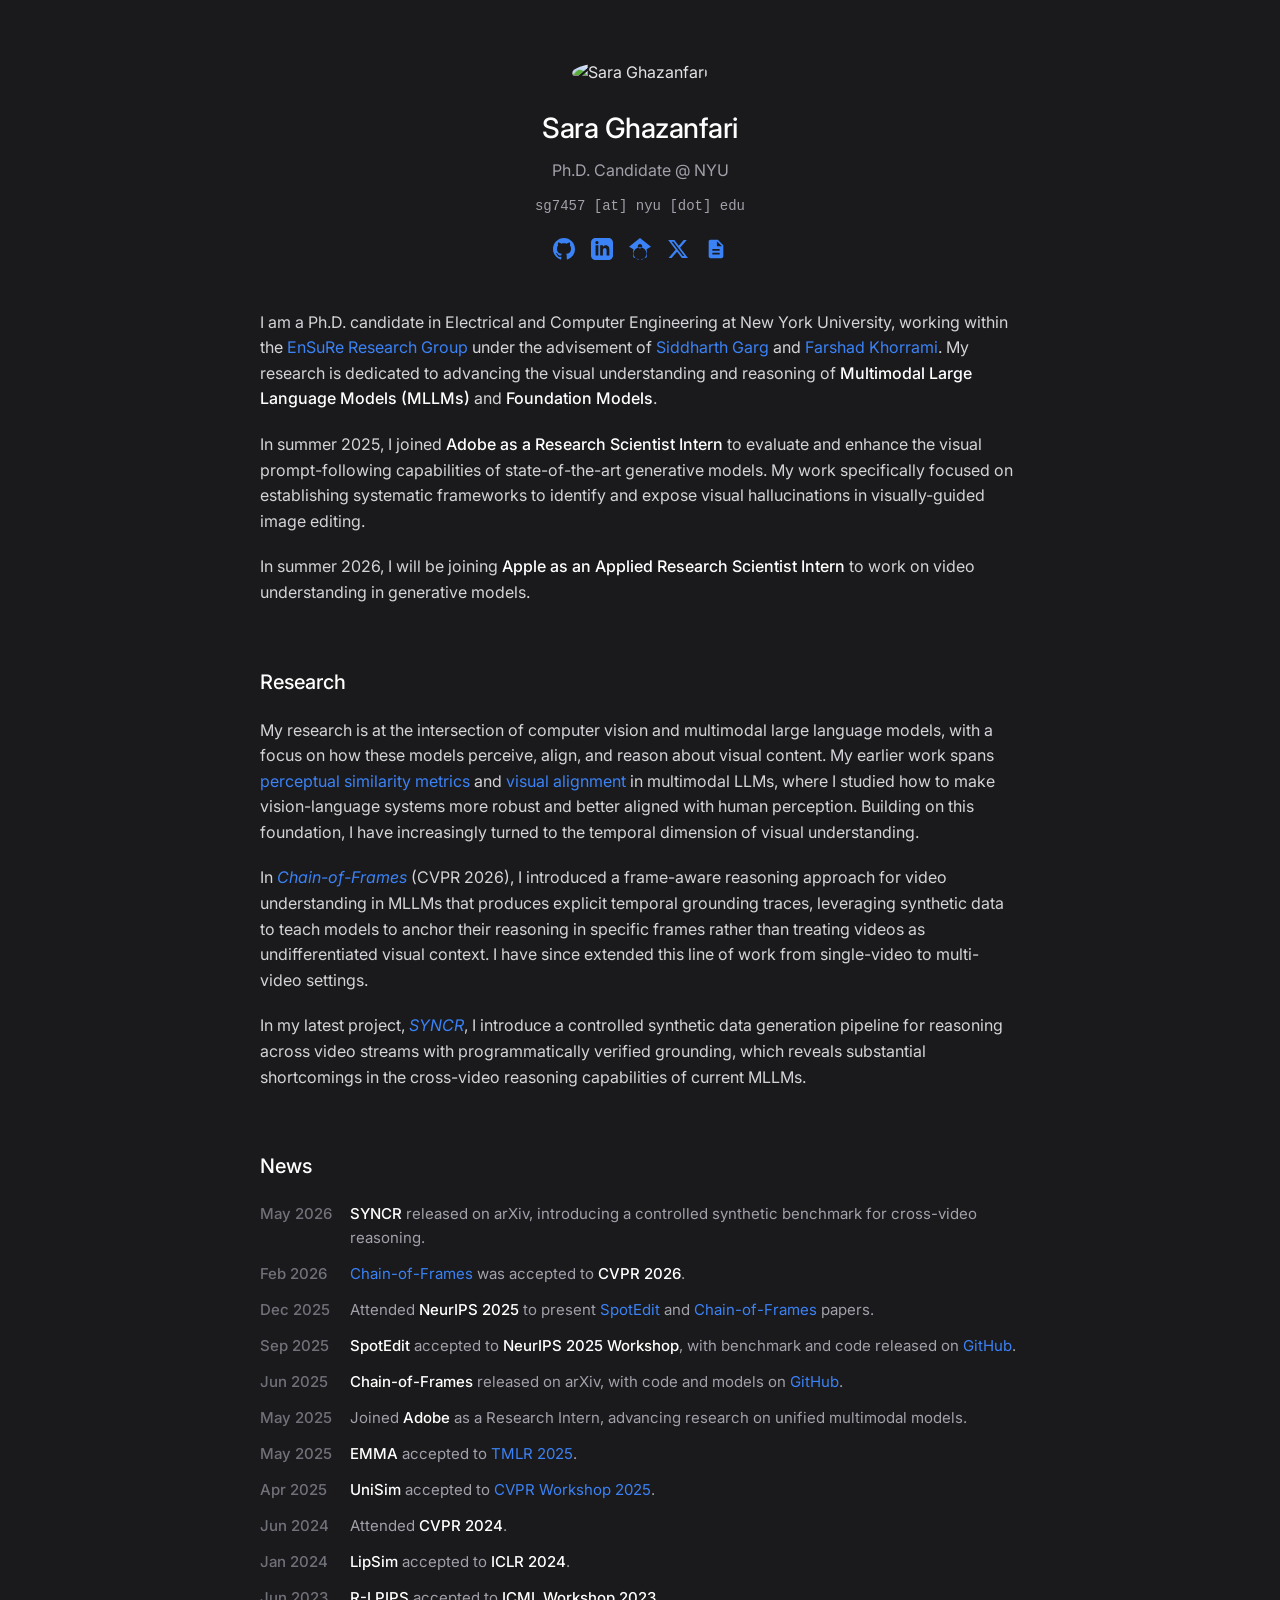
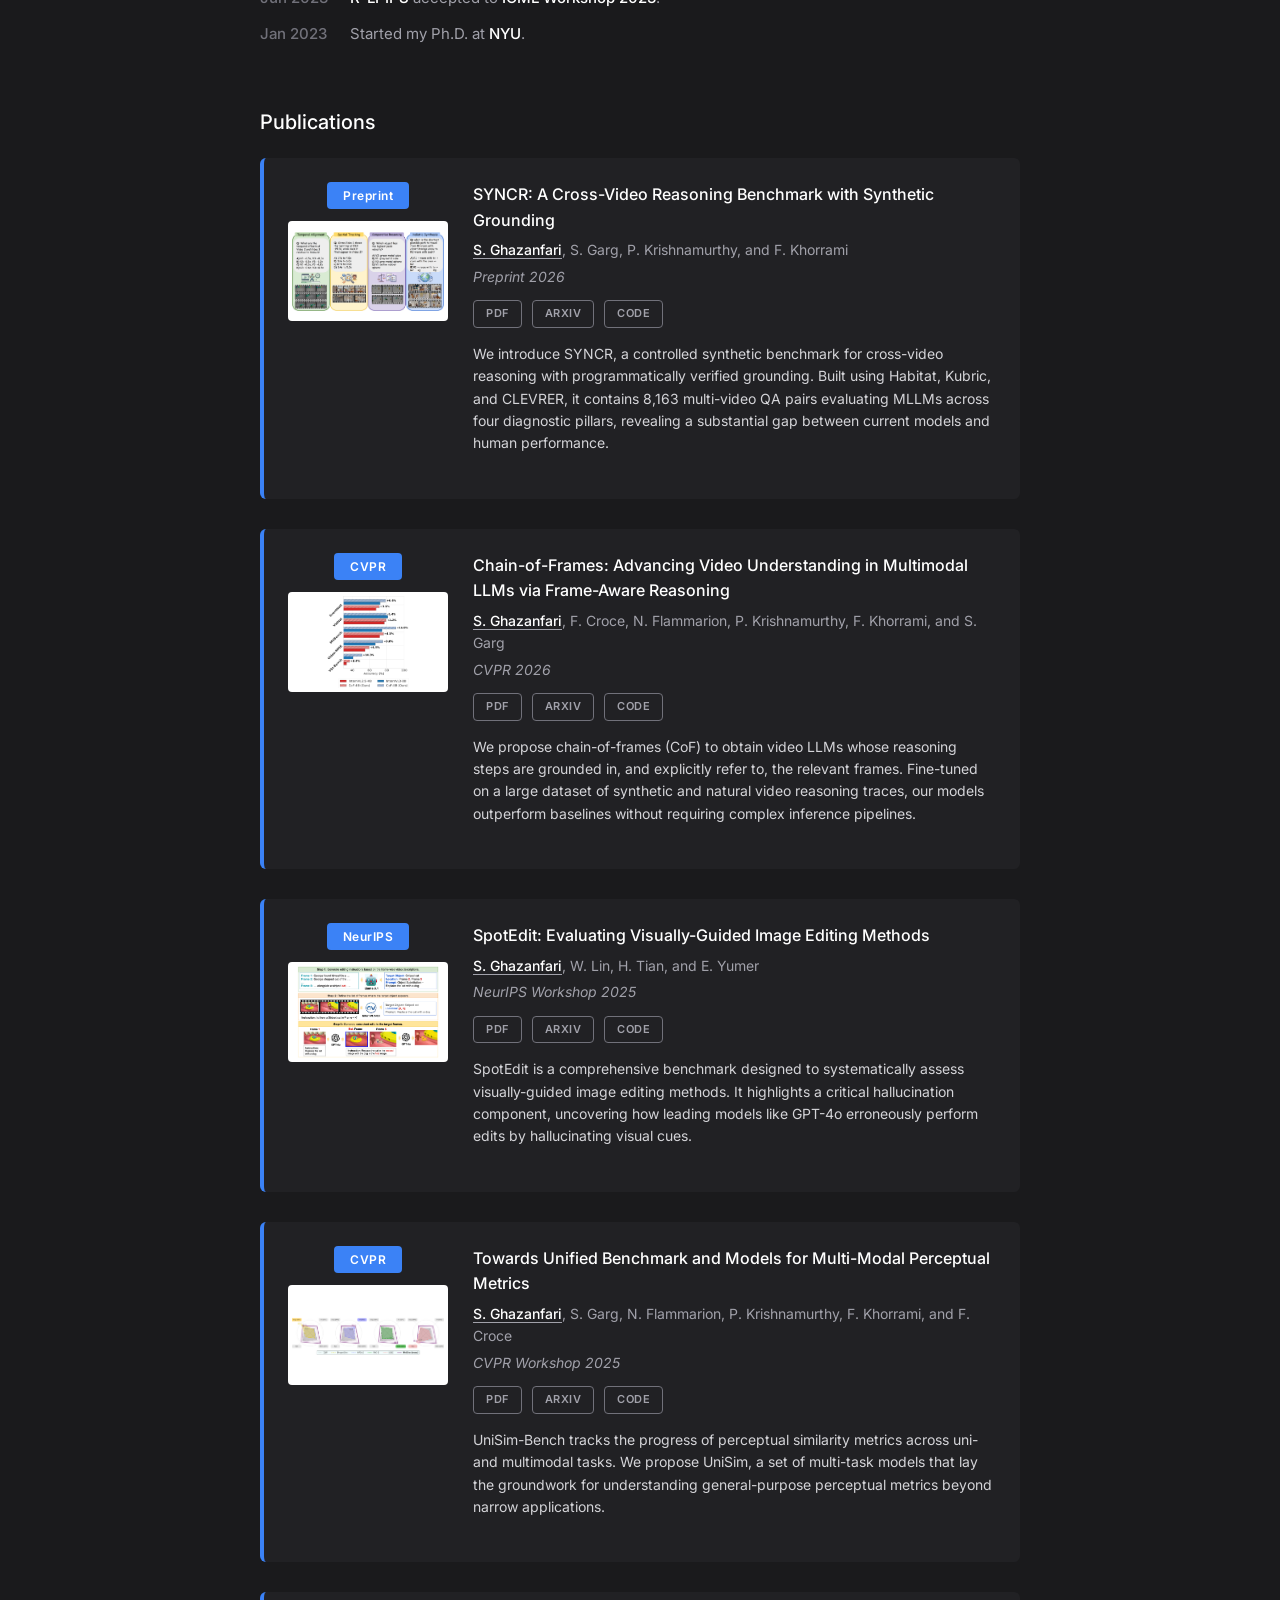
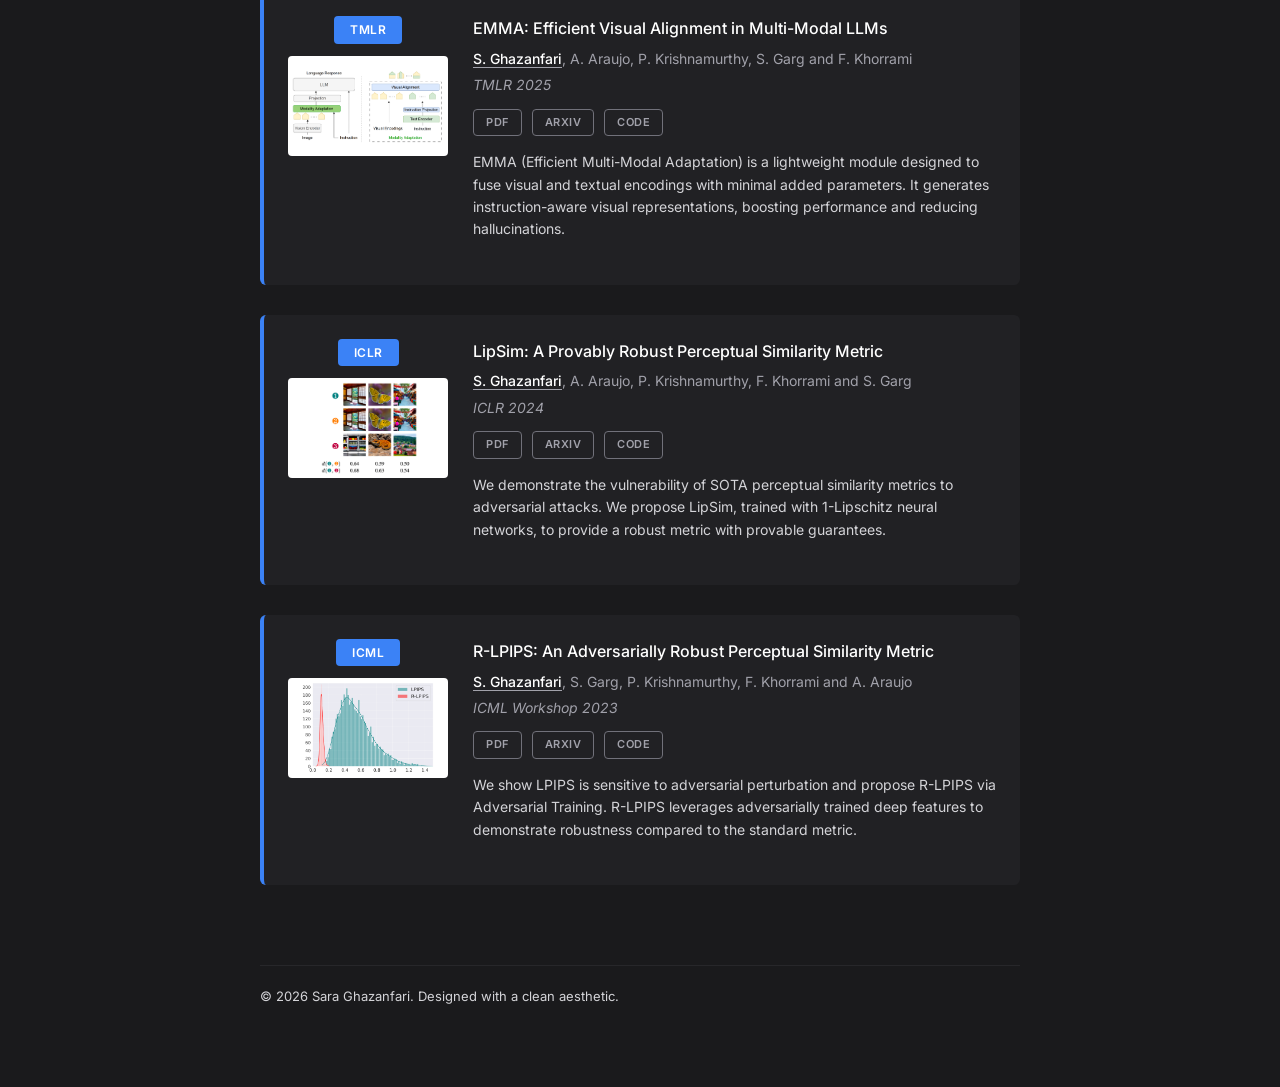
==== index.html @ bb457676 "update Resume" ====
<!DOCTYPE html>
<html lang="en">
<head>
  <meta charset="UTF-8">
  <meta name="viewport" content="width=device-width, initial-scale=1.0">
  <title>Sara Ghazanfari</title>
  <meta name="author" content="Sara Ghazanfari">
  <link rel="stylesheet" href="stylesheet.css">
  <link rel="icon" type="image/jpg" href="Data/sara3.png">
  <link href="https://fonts.googleapis.com/css2?family=Inter:wght@400;500;600;700&display=swap" rel="stylesheet">
</head>
<body>
  <div class="container">

    <header class="profile-header">
      <img src="Data/sara5.png" alt="Sara Ghazanfari" class="profile-img">
      <h1 class="name">Sara Ghazanfari</h1>
      <p class="subtitle">Ph.D. Candidate @ NYU</p>
      <p class="email-obfuscated"><code>sg7457 [at] nyu [dot] edu</code></p>

      <div class="social-icons">
        <a href="https://github.com/SaraGhazanfari" title="GitHub">
          <svg viewBox="0 0 24 24"><path d="M12 0c-6.626 0-12 5.373-12 12 0 5.302 3.438 9.8 8.207 11.387.599.111.793-.261.793-.577v-2.234c-3.338.726-4.033-1.416-4.033-1.416-.546-1.387-1.333-1.756-1.333-1.756-1.089-.745.083-.729.083-.729 1.205.084 1.839 1.237 1.839 1.237 1.07 1.834 2.807 1.304 3.492.997.107-.775.418-1.305.762-1.604-2.665-.305-5.467-1.334-5.467-5.931 0-1.311.469-2.381 1.236-3.221-.124-.303-.535-1.524.117-3.176 0 0 1.008-.322 3.301 1.23.957-.266 1.983-.399 3.003-.404 1.02.005 2.047.138 3.006.404 2.291-1.552 3.297-1.23 3.297-1.23.653 1.653.242 2.874.118 3.176.77.84 1.235 1.911 1.235 3.221 0 4.609-2.807 5.624-5.479 5.921.43.372.823 1.102.823 2.222v3.293c0 .319.192.694.801.576 4.765-1.589 8.199-6.086 8.199-11.386 0-6.627-5.373-12-12-12z"/></svg>
        </a>
        <a href="https://www.linkedin.com/in/sara-ghazanfari-1a8b37163/" title="LinkedIn">
          <svg viewBox="0 0 24 24"><path d="M19 0h-14c-2.761 0-5 2.239-5 5v14c0 2.761 2.239 5 5 5h14c2.762 0 5-2.239 5-5v-14c0-2.761-2.238-5-5-5zm-11 19h-3v-11h3v11zm-1.5-12.268c-.966 0-1.75-.79-1.75-1.764s.784-1.764 1.75-1.764 1.75.79 1.75 1.764-.783 1.764-1.75 1.764zm13.5 12.268h-3v-5.604c0-3.368-4-3.113-4 0v5.604h-3v-11h3v1.765c1.396-2.586 7-2.777 7 2.476v6.759z"/></svg>
        </a>
        <a href="https://scholar.google.com/citations?user=0dMW47QAAAAJ&hl=en" title="Google Scholar">
          <svg viewBox="0 0 24 24"><path d="M12 24a7 7 0 1 1 0-14 7 7 0 0 1 0 14zm0-24L0 9.5l4.838 2.735c-.143.467-.22 .966-.22 1.481v2.535l-.01.006v4.618l7.392 3.125 7.392-3.125v-4.618l-.01-.006v-2.535c0-.515-.077-1.014-.22-1.481L24 9.5 12 0zm0 11.458c-1.353 0-2.458-1.105-2.458-2.458S10.647 6.542 12 6.542s2.458 1.105 2.458 2.458-1.105 2.458-2.458 2.458z"/></svg>
        </a>
        <a href="https://twitter.com/SaraGhznfri" title="X (Twitter)">
          <svg viewBox="0 0 24 24"><path d="M18.244 2.25h3.308l-7.227 8.26 8.502 11.24H16.17l-5.214-6.817L4.99 21.75H1.68l7.73-8.835L1.254 2.25H8.08l4.713 6.231zm-1.161 17.52h1.833L7.084 4.126H5.117z"/></svg>
        </a>
        <a href="Data/Sara_Ghazanfari_CV.pdf" title="Resume">
          <svg viewBox="0 0 24 24"><path d="M14 2H6c-1.1 0-1.99.9-1.99 2L4 20c0 1.1.89 2 1.99 2H18c1.1 0 2-.9 2-2V8l-6-6zm2 16H8v-2h8v2zm0-4H8v-2h8v2zm-3-5V3.5L18.5 9H13z"/></svg>
        </a>
      </div>
    </header>

    <main class="content">
      <section id="about">
       <p>
        I am a Ph.D. candidate in Electrical and Computer Engineering at New York University, working within the <a href="https://wp.nyu.edu/ensure_group/">EnSuRe Research Group</a> under the advisement of <a href="https://engineering.nyu.edu/faculty/siddharth-garg">Siddharth Garg</a> and <a href="https://engineering.nyu.edu/faculty/farshad-khorrami">Farshad Khorrami</a>. My research is dedicated to advancing the visual understanding and reasoning of <b>Multimodal Large Language Models (MLLMs)</b> and <b>Foundation Models</b>.
      </p>

      <p>
        In summer 2025, I joined <b>Adobe as a Research Scientist Intern</b> to evaluate and enhance the visual prompt-following capabilities of state-of-the-art generative models. My work specifically focused on establishing systematic frameworks to identify and expose visual hallucinations in visually-guided image editing.
      </p>

      <p>
         In summer 2026, I will be joining <b>Apple as an Applied Research Scientist Intern</b> to work on video understanding in generative models.
      </p>
      </section>

      <section id="research">
        <h2>Research</h2>
        <p>
          My research is at the intersection of computer vision and multimodal large language models, with a focus on how these models perceive, align, and reason about visual content. My earlier work spans <a href="https://arxiv.org/abs/2412.10594">perceptual similarity metrics</a> and <a href="https://arxiv.org/abs/2410.02080">visual alignment</a> in multimodal LLMs, where I studied how to make vision-language systems more robust and better aligned with human perception. Building on this foundation, I have increasingly turned to the temporal dimension of visual understanding.
        </p>
        <p>
          In <a href="https://arxiv.org/abs/2506.00318"><em>Chain-of-Frames</em></a> (CVPR 2026), I introduced a frame-aware reasoning approach for video understanding in MLLMs that produces explicit temporal grounding traces, leveraging synthetic data to teach models to anchor their reasoning in specific frames rather than treating videos as undifferentiated visual context. I have since extended this line of work from single-video to multi-video settings.
        </p>
        <p>
          In my latest project, <a href="https://arxiv.org/abs/2605.08412"><em>SYNCR</em></a>, I introduce a controlled synthetic data generation pipeline for reasoning across video streams with programmatically verified grounding, which reveals substantial shortcomings in the cross-video reasoning capabilities of current MLLMs.
        </p>
      </section>

      <section id="news">
        <h2>News</h2>
        <ul class="news-list">
          <li><span class="date">May 2026</span><span class="news-text"><b>SYNCR</b> released on arXiv, introducing a controlled synthetic benchmark for cross-video reasoning.</span></li>
          <li><span class="date">Feb 2026</span><span class="news-text"><a href="https://arxiv.org/pdf/2506.00318">Chain-of-Frames</a> was accepted to <b>CVPR 2026</b>.</span></li>
          <li><span class="date">Dec 2025</span><span class="news-text">Attended <b>NeurIPS 2025</b> to present <a href="https://arxiv.org/pdf/2508.18159">SpotEdit</a> and <a href="https://arxiv.org/pdf/2506.00318">Chain-of-Frames</a> papers.</span></li>
          <li><span class="date">Sep 2025</span><span class="news-text"><b>SpotEdit</b> accepted to <b>NeurIPS 2025 Workshop</b>, with benchmark and code released on <a href="https://github.com/SaraGhazanfari/SpotEdit">GitHub</a>.</span></li>
          <li><span class="date">Jun 2025</span><span class="news-text"><b>Chain-of-Frames</b> released on arXiv, with code and models on <a href="https://github.com/SaraGhazanfari/CoF">GitHub</a>.</span></li>
          <li><span class="date">May 2025</span><span class="news-text">Joined <b>Adobe</b> as a Research Intern, advancing research on unified multimodal models.</span></li>
          <li><span class="date">May 2025</span><span class="news-text"><b>EMMA</b> accepted to <a href="https://openreview.net/pdf?id=lbrO3bGpeO">TMLR 2025</a>.</span></li>
          <li><span class="date">Apr 2025</span><span class="news-text"><b>UniSim</b> accepted to <a href="https://sites.google.com/view/eval-fomo-2-cvpr/home">CVPR Workshop 2025</a>.</span></li>
          <li><span class="date">Jun 2024</span><span class="news-text">Attended <b>CVPR 2024</b>.</span></li>
          <li><span class="date">Jan 2024</span><span class="news-text"><b>LipSim</b> accepted to <b>ICLR 2024</b>.</span></li>
          <li><span class="date">Jun 2023</span><span class="news-text"><b>R-LPIPS</b> accepted to <b>ICML Workshop 2023</b>.</span></li>
          <li><span class="date">Jan 2023</span><span class="news-text">Started my Ph.D. at <b>NYU</b>.</span></li>
        </ul>
      </section>

      <section id="publications">
        <h2>Publications</h2>
        <div class="pub-list">

          <div class="pub-item">
            <div class="pub-image-wrapper">
              <span class="venue-badge">Preprint</span>
              <div class="pub-image">
                <img src="Data/syncr_teaser.png" alt="SYNCR Framework">
              </div>
            </div>
            <div class="pub-info">
              <a href="https://arxiv.org/abs/2605.08412" class="pub-title">SYNCR: A Cross-Video Reasoning Benchmark with Synthetic Grounding</a>
              <div class="pub-authors"><u><b>S. Ghazanfari</b></u>, S. Garg, P. Krishnamurthy, and F. Khorrami</div>
              <div class="pub-venue"><em>Preprint 2026</em></div>
              <div class="pub-buttons">
                <a href="https://arxiv.org/pdf/2605.08412" class="pub-btn">PDF</a>
                <a href="https://arxiv.org/abs/2605.08412" class="pub-btn">ARXIV</a>
                <a href="https://github.com/SaraGhazanfari/SYNCR" class="pub-btn">CODE</a>
              </div>
              <p class="pub-desc">We introduce SYNCR, a controlled synthetic benchmark for cross-video reasoning with programmatically verified grounding. Built using Habitat, Kubric, and CLEVRER, it contains 8,163 multi-video QA pairs evaluating MLLMs across four diagnostic pillars, revealing a substantial gap between current models and human performance.</p>
            </div>
          </div>

          <div class="pub-item">
            <div class="pub-image-wrapper">
              <span class="venue-badge">CVPR</span>
              <div class="pub-image">
                <img src="Data/cof_acc.png" alt="Chain-of-Frames">
              </div>
            </div>
            <div class="pub-info">
              <a href="https://arxiv.org/abs/2506.00318" class="pub-title">Chain-of-Frames: Advancing Video Understanding in Multimodal LLMs via Frame-Aware Reasoning</a>
              <div class="pub-authors"><u><b>S. Ghazanfari</b></u>, F. Croce, N. Flammarion, P. Krishnamurthy, F. Khorrami, and S. Garg</div>
              <div class="pub-venue"><em>CVPR 2026</em></div>
              <div class="pub-buttons">
                <a href="https://arxiv.org/pdf/2506.00318" class="pub-btn">PDF</a>
                <a href="https://arxiv.org/abs/2506.00318" class="pub-btn">ARXIV</a>
                <a href="https://github.com/SaraGhazanfari/CoF" class="pub-btn">CODE</a>
              </div>
              <p class="pub-desc">We propose chain-of-frames (CoF) to obtain video LLMs whose reasoning steps are grounded in, and explicitly refer to, the relevant frames. Fine-tuned on a large dataset of synthetic and natural video reasoning traces, our models outperform baselines without requiring complex inference pipelines.</p>
            </div>
          </div>

          <div class="pub-item">
            <div class="pub-image-wrapper">
              <span class="venue-badge">NeurIPS</span>
              <div class="pub-image">
                <img src="Data/spotedit_teaser.png" alt="SpotEdit">
              </div>
            </div>
            <div class="pub-info">
              <a href="https://arxiv.org/abs/2508.18159" class="pub-title">SpotEdit: Evaluating Visually-Guided Image Editing Methods</a>
              <div class="pub-authors"><u><b>S. Ghazanfari</b></u>, W. Lin, H. Tian, and E. Yumer</div>
              <div class="pub-venue"><em>NeurIPS Workshop 2025</em></div>
              <div class="pub-buttons">
                <a href="https://arxiv.org/pdf/2508.18159" class="pub-btn">PDF</a>
                <a href="https://arxiv.org/abs/2508.18159" class="pub-btn">ARXIV</a>
                <a href="https://github.com/SaraGhazanfari/SpotEdit" class="pub-btn">CODE</a>
              </div>
              <p class="pub-desc">SpotEdit is a comprehensive benchmark designed to systematically assess visually-guided image editing methods. It highlights a critical hallucination component, uncovering how leading models like GPT-4o erroneously perform edits by hallucinating visual cues.</p>
            </div>
          </div>

          <div class="pub-item">
             <div class="pub-image-wrapper">
              <span class="venue-badge">CVPR</span>
              <div class="pub-image">
                <img src="Data/radar_plot.png" alt="UniSim">
              </div>
            </div>
            <div class="pub-info">
              <a href="https://arxiv.org/abs/2412.10594" class="pub-title">Towards Unified Benchmark and Models for Multi-Modal Perceptual Metrics</a>
              <div class="pub-authors"><u><b>S. Ghazanfari</b></u>, S. Garg, N. Flammarion, P. Krishnamurthy, F. Khorrami, and F. Croce</div>
              <div class="pub-venue"><em>CVPR Workshop 2025</em></div>
              <div class="pub-buttons">
                <a href="https://arxiv.org/pdf/2412.10594" class="pub-btn">PDF</a>
                <a href="https://arxiv.org/abs/2412.10594" class="pub-btn">ARXIV</a>
                <a href="https://github.com/SaraGhazanfari/UniSim" class="pub-btn">CODE</a>
              </div>
              <p class="pub-desc">UniSim-Bench tracks the progress of perceptual similarity metrics across uni- and multimodal tasks. We propose UniSim, a set of multi-task models that lay the groundwork for understanding general-purpose perceptual metrics beyond narrow applications.</p>
            </div>
          </div>
        <div class="pub-item">
            <div class="pub-image-wrapper">
              <span class="venue-badge">TMLR</span>
              <div class="pub-image">
                <img src="Data/emma.png" alt="EMMA">
              </div>
            </div>
            <div class="pub-info">
              <a href="https://arxiv.org/abs/2410.02080" class="pub-title">EMMA: Efficient Visual Alignment in Multi-Modal LLMs</a>
              <div class="pub-authors"><u><b>S. Ghazanfari</b></u>, A. Araujo, P. Krishnamurthy, S. Garg and F. Khorrami</div>
              <div class="pub-venue"><em>TMLR 2025</em></div>
              <div class="pub-buttons">
                <a href="https://arxiv.org/abs/2410.02080.pdf" class="pub-btn">PDF</a>
                <a href="https://arxiv.org/abs/2410.02080" class="pub-btn">ARXIV</a>
                <a href="https://github.com/SaraGhazanfari/EMMA" class="pub-btn">CODE</a>
              </div>
              <p class="pub-desc">EMMA (Efficient Multi-Modal Adaptation) is a lightweight module designed to fuse visual and textual encodings with minimal added parameters. It generates instruction-aware visual representations, boosting performance and reducing hallucinations.</p>
            </div>
          </div>

          <div class="pub-item">
            <div class="pub-image-wrapper">
              <span class="venue-badge">ICLR</span>
              <div class="pub-image">
                <img src="Data/lipsim_ex.png" alt="LipSim">
              </div>
            </div>
            <div class="pub-info">
              <a href="https://arxiv.org/abs/2310.18274" class="pub-title">LipSim: A Provably Robust Perceptual Similarity Metric</a>
              <div class="pub-authors"><u><b>S. Ghazanfari</b></u>, A. Araujo, P. Krishnamurthy, F. Khorrami and S. Garg</div>
              <div class="pub-venue"><em>ICLR 2024</em></div>
              <div class="pub-buttons">
                <a href="https://arxiv.org/pdf/2310.18274.pdf" class="pub-btn">PDF</a>
                <a href="https://arxiv.org/abs/2310.18274" class="pub-btn">ARXIV</a>
                <a href="https://github.com/SaraGhazanfari/lipsim" class="pub-btn">CODE</a>
              </div>
              <p class="pub-desc">We demonstrate the vulnerability of SOTA perceptual similarity metrics to adversarial attacks. We propose LipSim, trained with 1-Lipschitz neural networks, to provide a robust metric with provable guarantees.</p>
            </div>
          </div>

          <div class="pub-item">
            <div class="pub-image-wrapper">
              <span class="venue-badge">ICML</span>
              <div class="pub-image">
                <img src="Data/r_lpips.png" alt="R-LPIPS">
              </div>
            </div>
            <div class="pub-info">
              <a href="https://arxiv.org/abs/2307.15157" class="pub-title">R-LPIPS: An Adversarially Robust Perceptual Similarity Metric</a>
              <div class="pub-authors"><u><b>S. Ghazanfari</b></u>, S. Garg, P. Krishnamurthy, F. Khorrami and A. Araujo</div>
              <div class="pub-venue"><em>ICML Workshop 2023</em></div>
              <div class="pub-buttons">
                <a href="https://arxiv.org/pdf/2307.15157.pdf" class="pub-btn">PDF</a>
                <a href="https://arxiv.org/abs/2307.15157" class="pub-btn">ARXIV</a>
                <a href="https://github.com/SaraGhazanfari/r-lpips" class="pub-btn">CODE</a>
              </div>
              <p class="pub-desc">We show LPIPS is sensitive to adversarial perturbation and propose R-LPIPS via Adversarial Training. R-LPIPS leverages adversarially trained deep features to demonstrate robustness compared to the standard metric.</p>
            </div>
          </div>
        </div>
      </section>

      <footer>
        <p>© 2026 Sara Ghazanfari. Designed with a clean aesthetic.</p>
      </footer>
    </main>
  </div>
</body>
</html>
---- stylesheet.css ----
/* Minimalist, Centered Academic Theme */

:root {
  --bg-color: #1a1a1c;         /* Slightly lighter charcoal background matching the image */
  --text-primary: #e4e4e7;     /* Soft white for primary text */
  --text-secondary: #a1a1aa;   /* Light gray for secondary text */
  --text-muted: #71717a;       /* Darker gray for dates/muted text */
  --accent-color: #3b82f6;     /* Bright blue matching the reference image links */
  --border-color: #27272a;     /* Subtle dark border */
  --font-family: 'Inter', -apple-system, BlinkMacSystemFont, "Segoe UI", Roboto, Helvetica, Arial, sans-serif;
}

* {
  box-sizing: border-box;
  margin: 0;
  padding: 0;
}

body {
  font-family: var(--font-family);
  background-color: var(--bg-color);
  color: var(--text-primary);
  line-height: 1.6;
  font-size: 16px;
  -webkit-font-smoothing: antialiased;
}

a {
  color: var(--accent-color);
  text-decoration: none;
  transition: color 0.2s ease;
}

a:hover {
  text-decoration: underline;
}

/* Layout Container */
.container {
  max-width: 800px; /* Centered, readable width */
  margin: 0 auto;
  padding: 60px 20px;
}

/* Header Section */
.profile-header {
  text-align: center;
  margin-bottom: 50px;
}

.profile-img {
  width: 170px;
  height: 170px;
  border-radius: 50%;
  object-fit: cover;
  margin-bottom: 20px;
}

.name {
  font-size: 28px;
  font-weight: 500;
  letter-spacing: -0.5px;
  margin-bottom: 8px;
  color: #ffffff; /* Brighter white for the name */
}

.subtitle {
  font-size: 16px;
  color: var(--text-secondary);
  margin-bottom: 8px;
}

.email-obfuscated {
  margin-bottom: 20px;
}

.email-obfuscated code {
  font-family: "SFMono-Regular", Consolas, "Liberation Mono", Menlo, Courier, monospace;
  font-size: 14px;
  color: var(--text-secondary);
  background: transparent;
}

/* Social Icons Layout */
.social-icons {
  display: flex;
  justify-content: center;
  gap: 16px;
}

.social-icons a {
  display: inline-block;
  width: 22px;
  height: 22px;
  color: var(--accent-color);
  transition: opacity 0.2s ease;
}

.social-icons a:hover {
  opacity: 0.8;
}

.social-icons svg {
  width: 100%;
  height: 100%;
  fill: currentColor;
}

/* Main Content Typography */
.content p {
  margin-bottom: 20px;
  color: #d4d4d8; /* Slightly brighter than secondary, easier to read */
  text-align: left; /* Overriding previous justify to match the screenshot */
}

b, strong {
  color: #ffffff;
  font-weight: 500;
}

section {
  margin-bottom: 60px;
}

h2 {
  font-size: 20px;
  font-weight: 500;
  margin-bottom: 20px;
  color: #ffffff;
  text-transform: capitalize;
}

/* News Section */
.news-list {
  list-style: none;
}

.news-list li {
  margin-bottom: 12px;
  font-size: 15px;
  color: var(--text-secondary);
  display: flex;
  gap: 15px;
}

.news-list .date {
  color: var(--text-muted);
  font-weight: 500;
  min-width: 75px;
  flex-shrink: 0;
}

/* Publications Section */
.pub-list {
  display: flex;
  flex-direction: column;
  gap: 30px;
}

.pub-item {
  display: flex;
  gap: 25px;
  background-color: #212124; /* Dark gray card background */
  padding: 24px;
  border-radius: 6px;
  border-left: 4px solid var(--accent-color); /* The thick blue line */
}

/* New Left Column Layout */
.pub-image-wrapper {
  display: flex;
  flex-direction: column;
  align-items: center;
  gap: 12px;
  flex-shrink: 0;
}

.venue-badge {
  background-color: var(--accent-color);
  color: #ffffff;
  font-size: 12px;
  font-weight: 600;
  padding: 4px 16px;
  border-radius: 4px;
  /*text-transform: uppercase;*/
  letter-spacing: 0.5px;
}

.pub-image {
  width: 160px;
  height: 100px;
  position: relative;
  border-radius: 4px;
  overflow: hidden;
  background-color: #ffffff; /* White backdrop for transparent PNGs */
}

.pub-image img {
  position: absolute;
  top: 0;
  left: 0;
  width: 100%;
  height: 100%;
  object-fit: contain; /* Keeps images scaled properly */
  padding: 4px; /* Slight breathing room inside the white box */
}

.pub-info {
  flex: 1;
}

.pub-title {
  display: block;
  font-size: 16px;
  font-weight: 500;
  margin-bottom: 6px;
  color: #ffffff;
}

.pub-authors {
  font-size: 14px;
  color: var(--text-secondary);
  margin-bottom: 4px;
}

.pub-authors u {
  text-decoration-color: var(--text-secondary);
  text-underline-offset: 3px;
}

.pub-venue {
  font-size: 14px;
  color: var(--text-secondary);
  margin-bottom: 12px;
}

/* Button Styling */
.pub-buttons {
  display: flex;
  gap: 10px;
  margin-bottom: 15px;
  flex-wrap: wrap;
}

.pub-btn {
  display: inline-block;
  border: 1px solid var(--text-muted);
  color: var(--text-secondary);
  padding: 4px 12px;
  font-size: 11px;
  text-transform: uppercase;
  font-weight: 600;
  letter-spacing: 0.5px;
  border-radius: 4px;
  transition: all 0.2s ease;
}

.pub-btn:hover {
  border-color: #ffffff;
  color: #ffffff;
  text-decoration: none;
}

.pub-desc {
  font-size: 14px;
  color: var(--text-secondary);
  margin-bottom: 0;
  text-align: left;
}

footer {
  margin-top: 80px;
  padding-top: 20px;
  border-top: 1px solid var(--border-color);
  font-size: 13px;
  color: var(--text-muted);
  text-align: center;
}

/* Responsive Design for Mobile */
@media (max-width: 600px) {
  .pub-item {
    flex-direction: column;
    align-items: center; /* Centers the image/badge on small screens */
    padding: 20px;
  }

  .pub-image-wrapper {
     width: 100%;
  }

  .pub-image {
    width: 100%;
    max-width: 250px;
    height: 140px;
  }
}
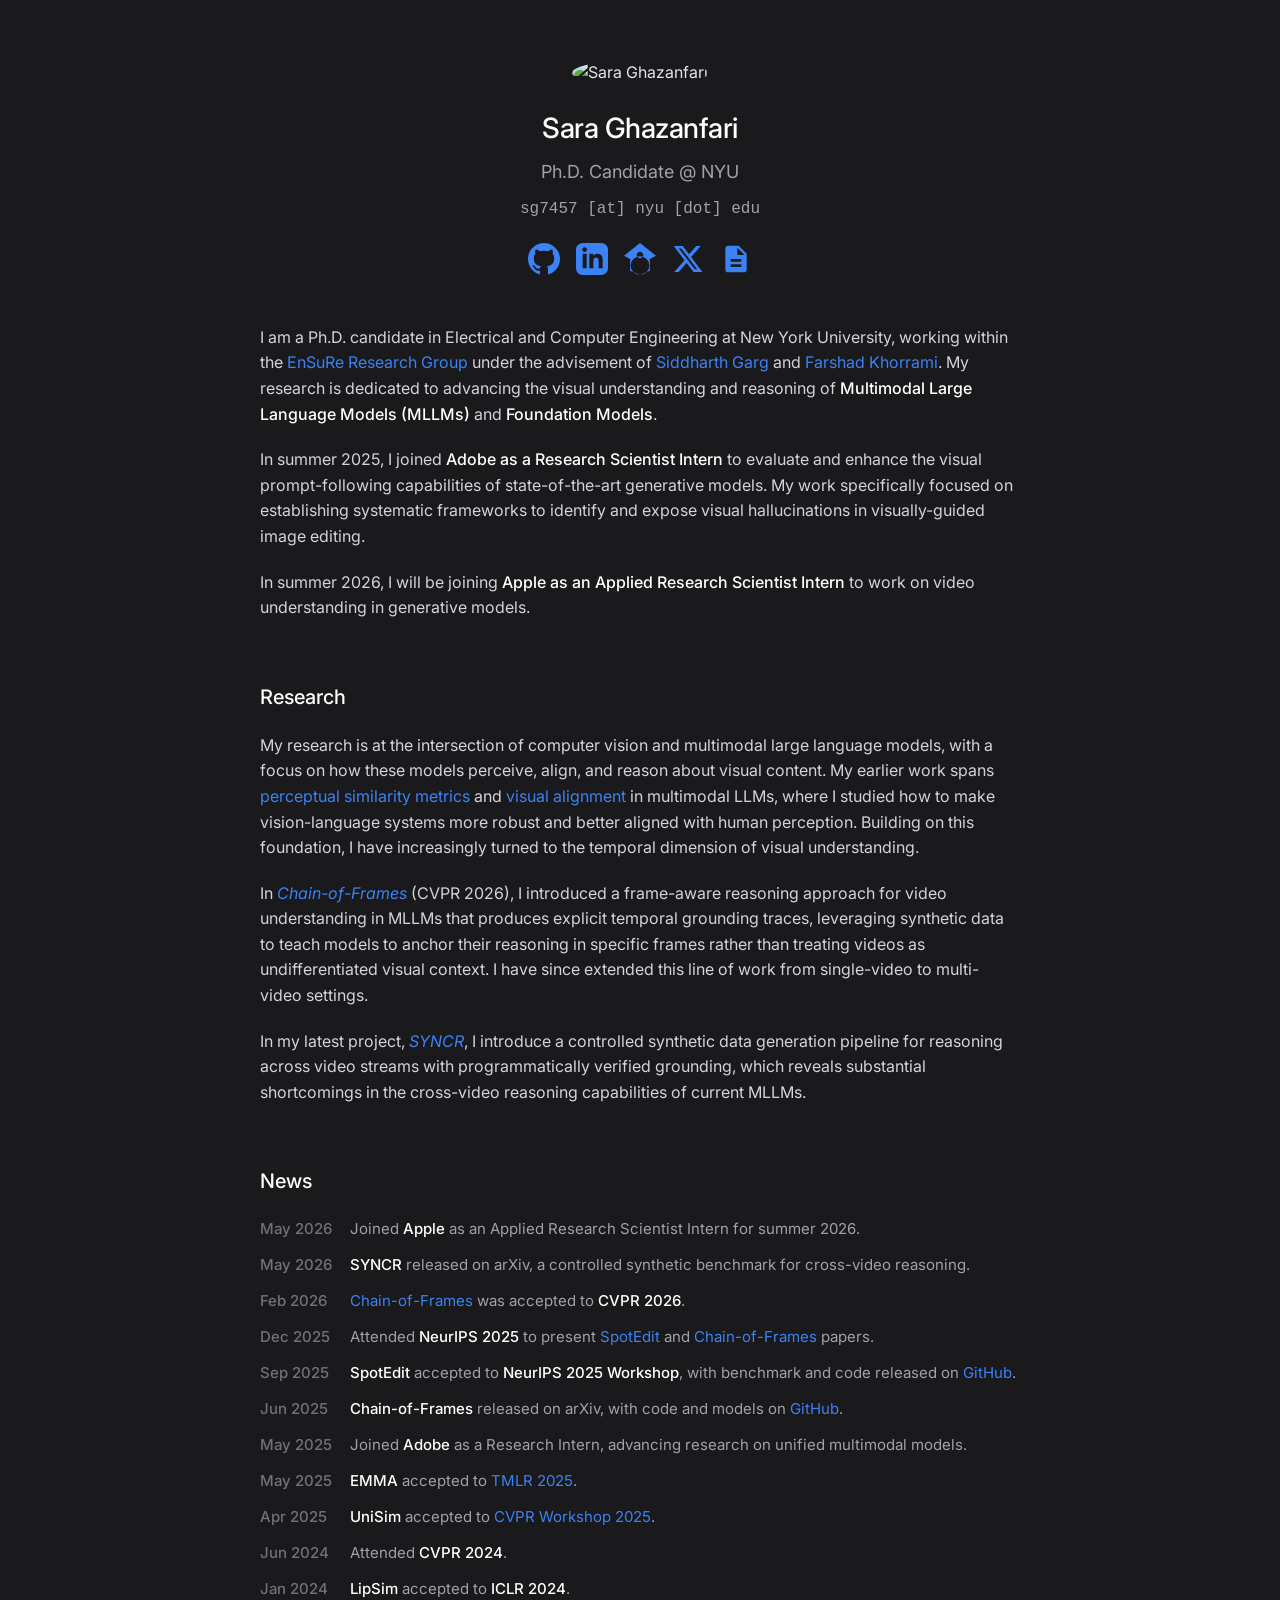
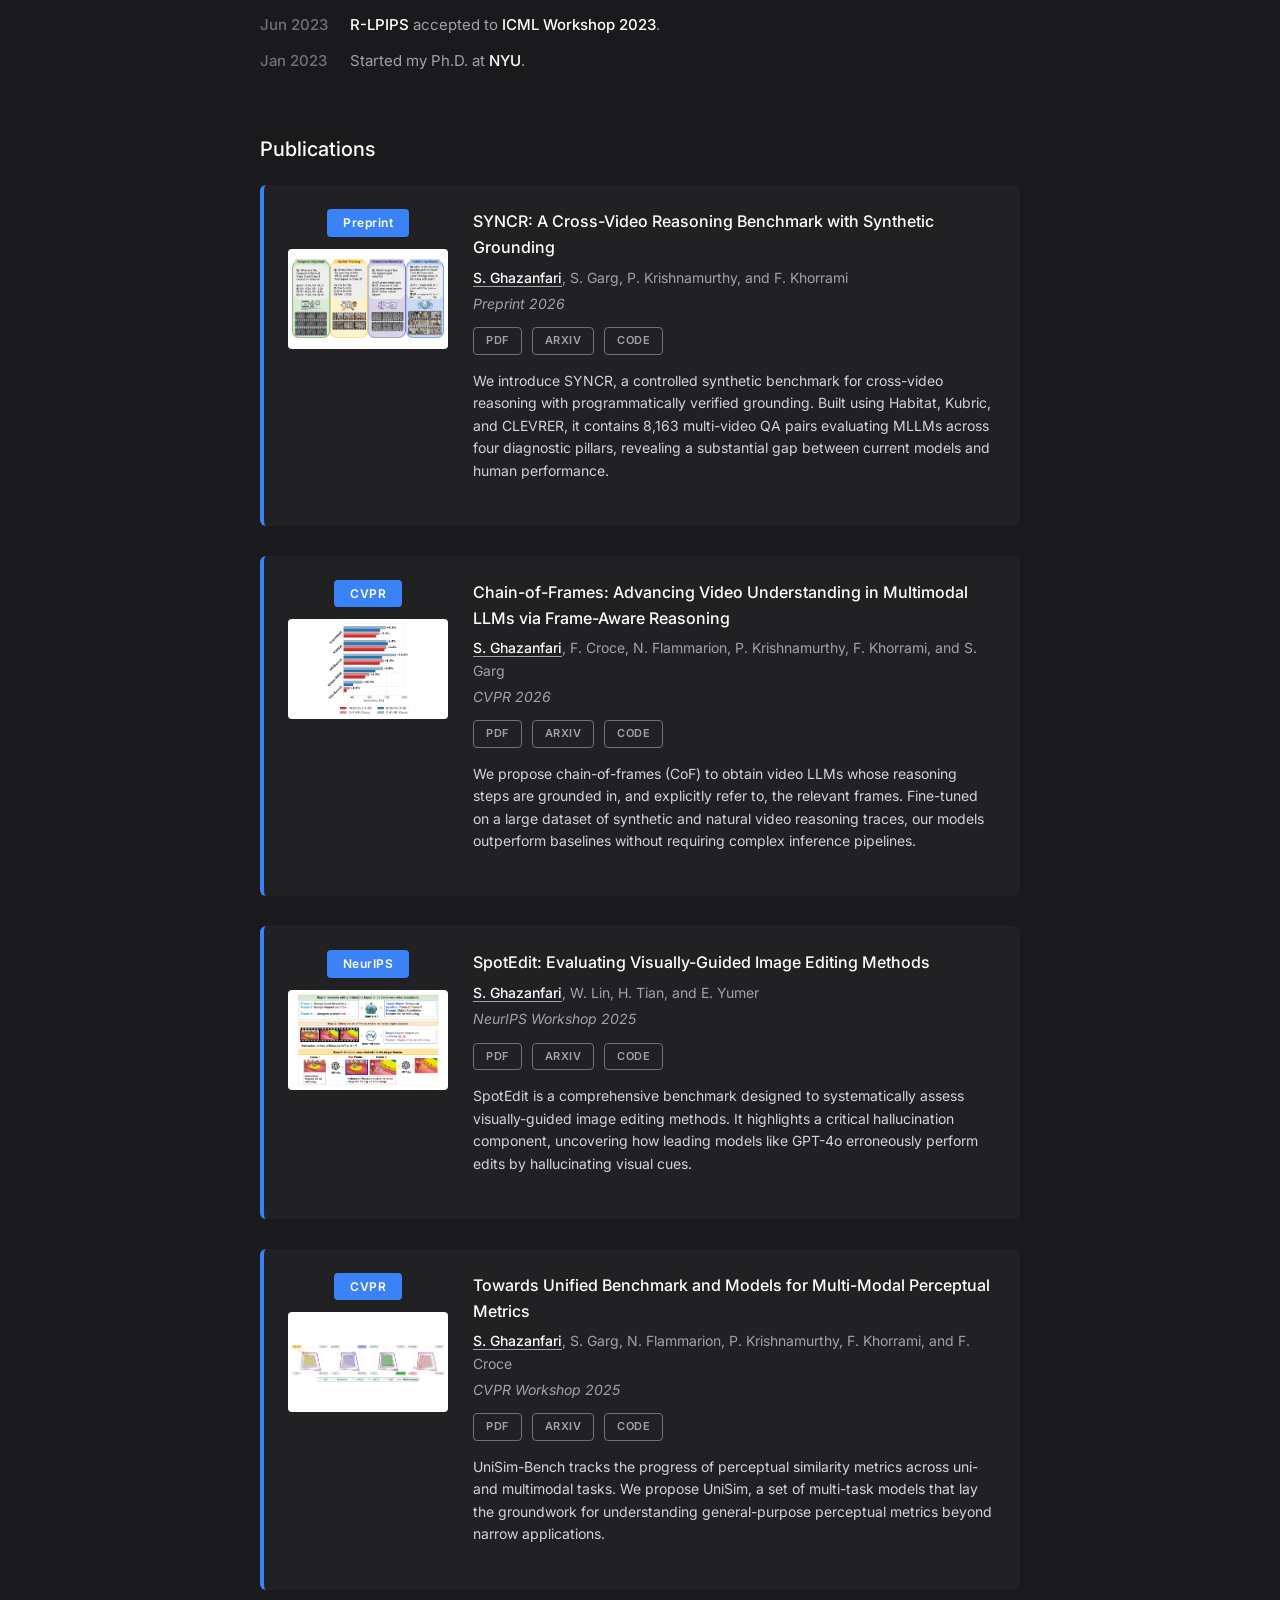
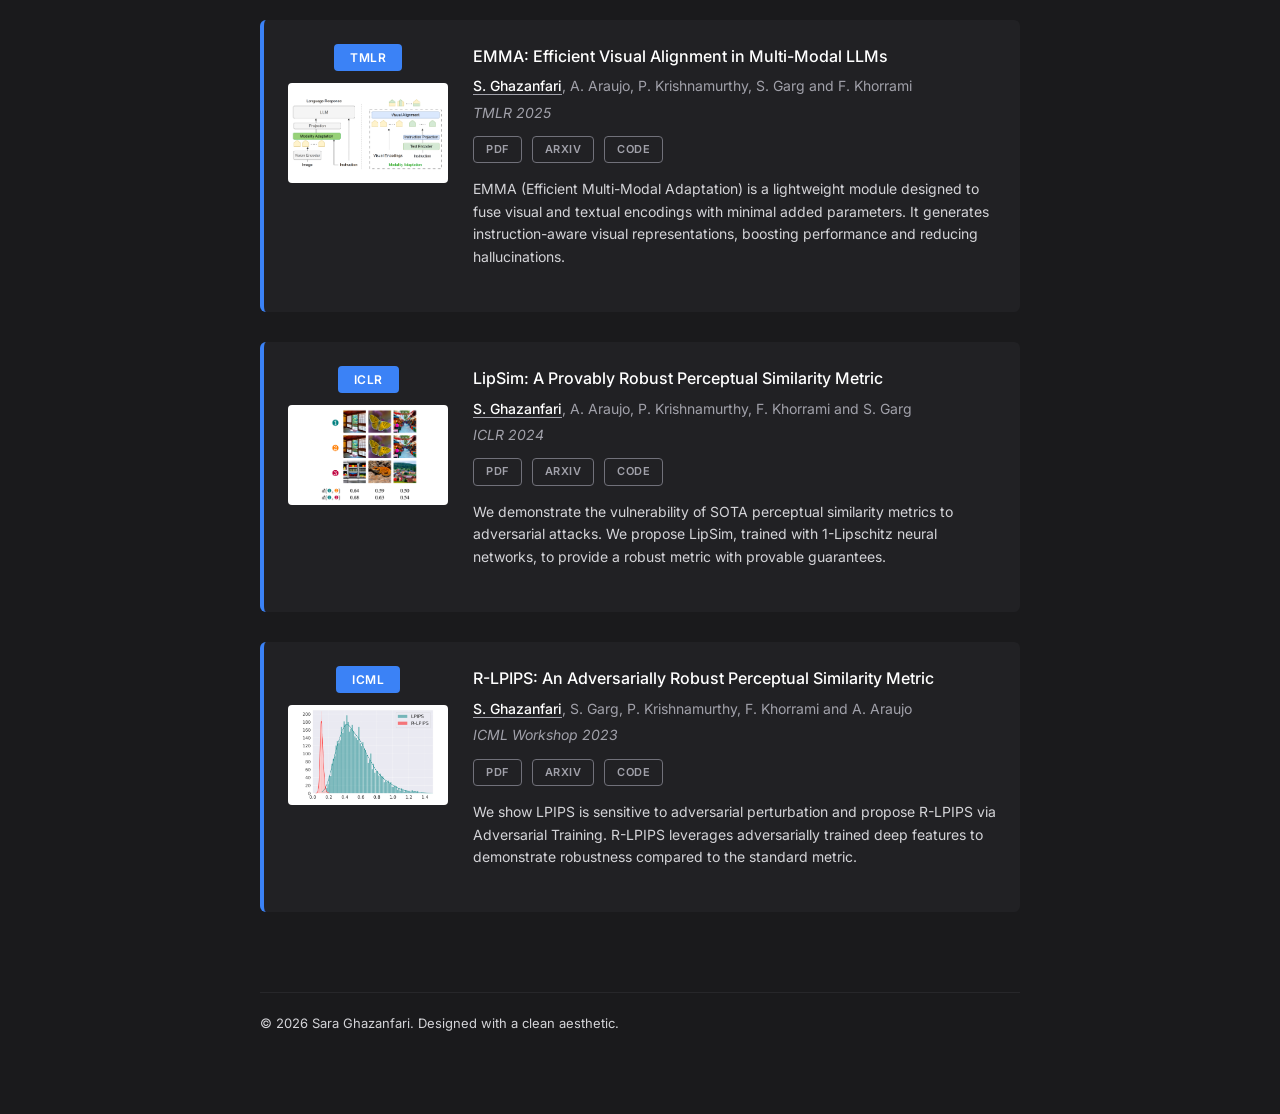
==== commit 74234d39: "add new page for the cvpr paper" ====
--- a/index.html
+++ b/index.html
@@ -68,7 +68,8 @@
       <section id="news">
         <h2>News</h2>
         <ul class="news-list">
-          <li><span class="date">May 2026</span><span class="news-text"><b>SYNCR</b> released on arXiv, introducing a controlled synthetic benchmark for cross-video reasoning.</span></li>
+          <li><span class="date">May 2026</span><span class="news-text">Joined <b>Apple</b> as an Applied Research Scientist Intern for summer 2026.</span></li>
+          <li><span class="date">May 2026</span><span class="news-text"><b>SYNCR</b> released on arXiv, a controlled synthetic benchmark for cross-video reasoning.</span></li>
           <li><span class="date">Feb 2026</span><span class="news-text"><a href="https://arxiv.org/pdf/2506.00318">Chain-of-Frames</a> was accepted to <b>CVPR 2026</b>.</span></li>
           <li><span class="date">Dec 2025</span><span class="news-text">Attended <b>NeurIPS 2025</b> to present <a href="https://arxiv.org/pdf/2508.18159">SpotEdit</a> and <a href="https://arxiv.org/pdf/2506.00318">Chain-of-Frames</a> papers.</span></li>
           <li><span class="date">Sep 2025</span><span class="news-text"><b>SpotEdit</b> accepted to <b>NeurIPS 2025 Workshop</b>, with benchmark and code released on <a href="https://github.com/SaraGhazanfari/SpotEdit">GitHub</a>.</span></li>
--- a/stylesheet.css
+++ b/stylesheet.css
@@ -49,8 +49,8 @@
 }
 
 .profile-img {
-  width: 170px;
-  height: 170px;
+  width: 190px;
+  height: 190px;
   border-radius: 50%;
   object-fit: cover;
   margin-bottom: 20px;
@@ -65,7 +65,7 @@
 }
 
 .subtitle {
-  font-size: 16px;
+  font-size: 18px;
   color: var(--text-secondary);
   margin-bottom: 8px;
 }
@@ -76,7 +76,7 @@
 
 .email-obfuscated code {
   font-family: "SFMono-Regular", Consolas, "Liberation Mono", Menlo, Courier, monospace;
-  font-size: 14px;
+  font-size: 16px;
   color: var(--text-secondary);
   background: transparent;
 }
@@ -90,8 +90,8 @@
 
 .social-icons a {
   display: inline-block;
-  width: 22px;
-  height: 22px;
+  width: 32px;
+  height: 32px;
   color: var(--accent-color);
   transition: opacity 0.2s ease;
 }
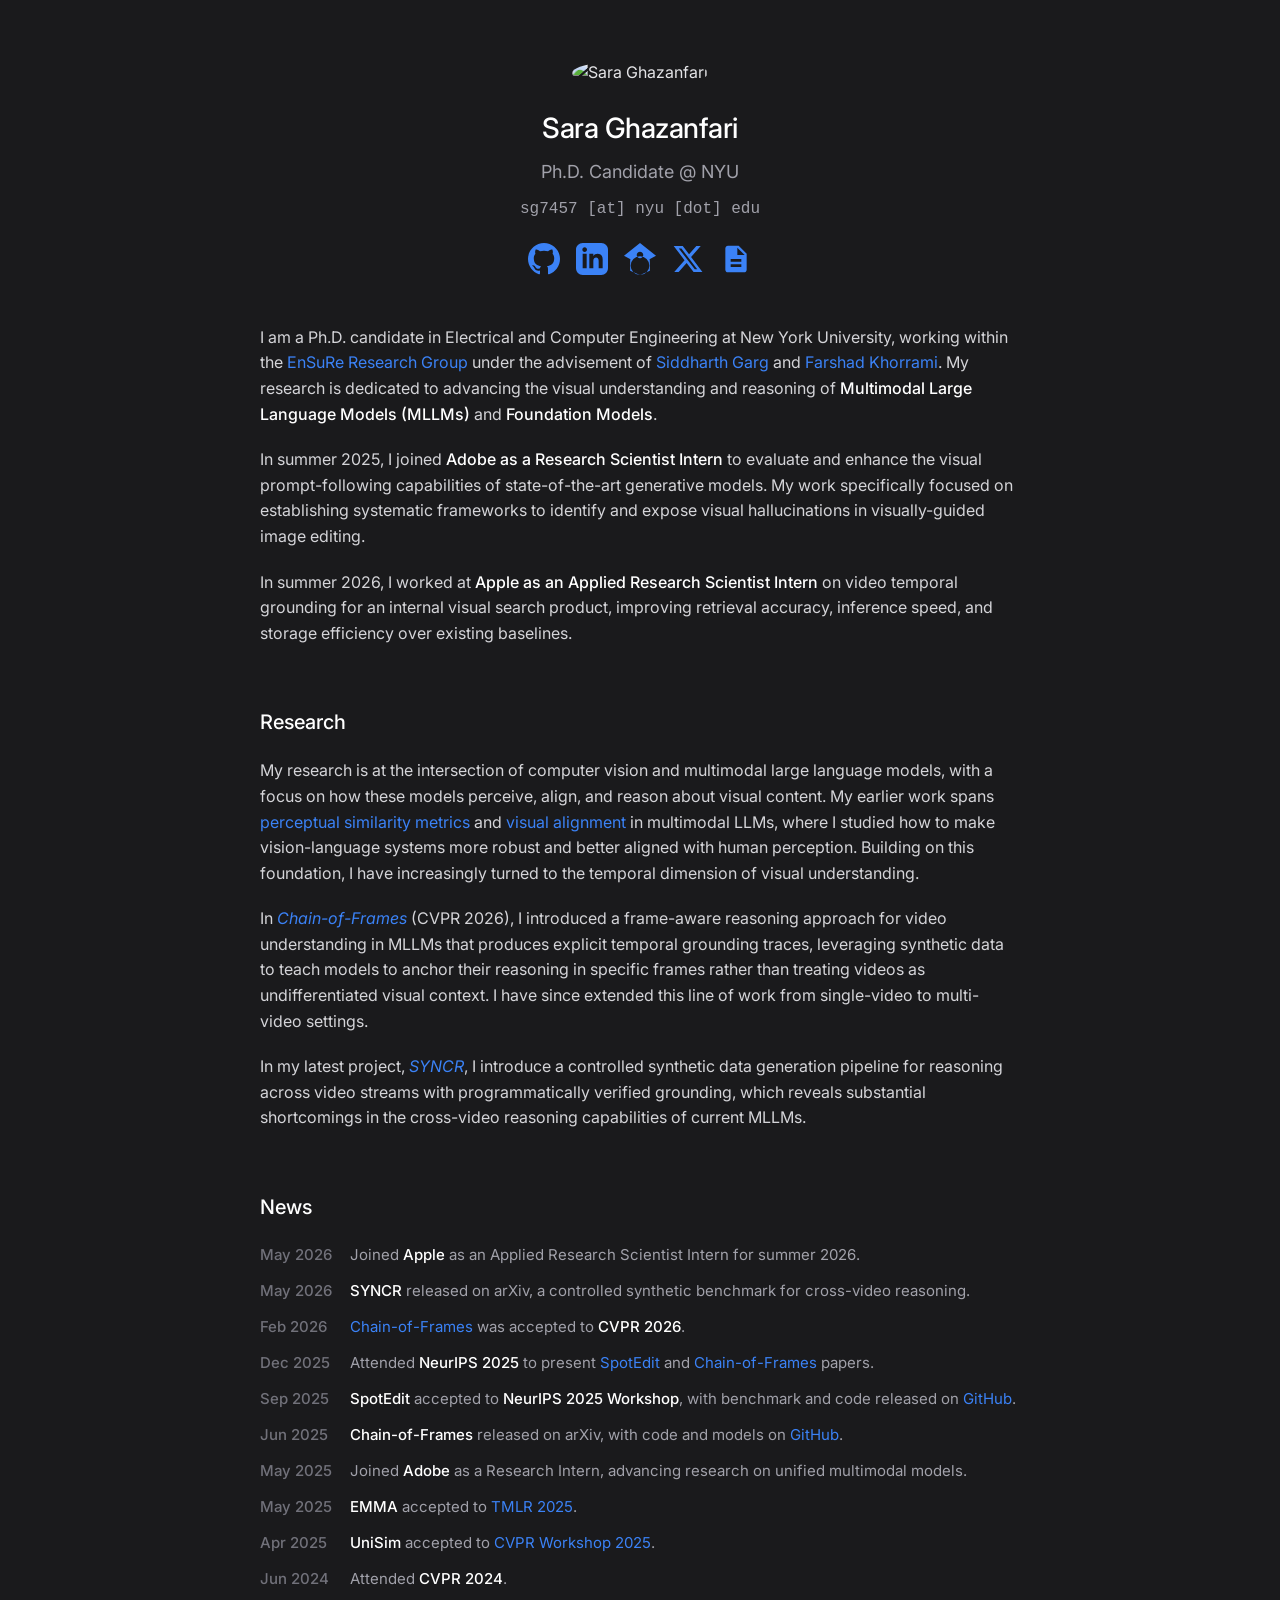
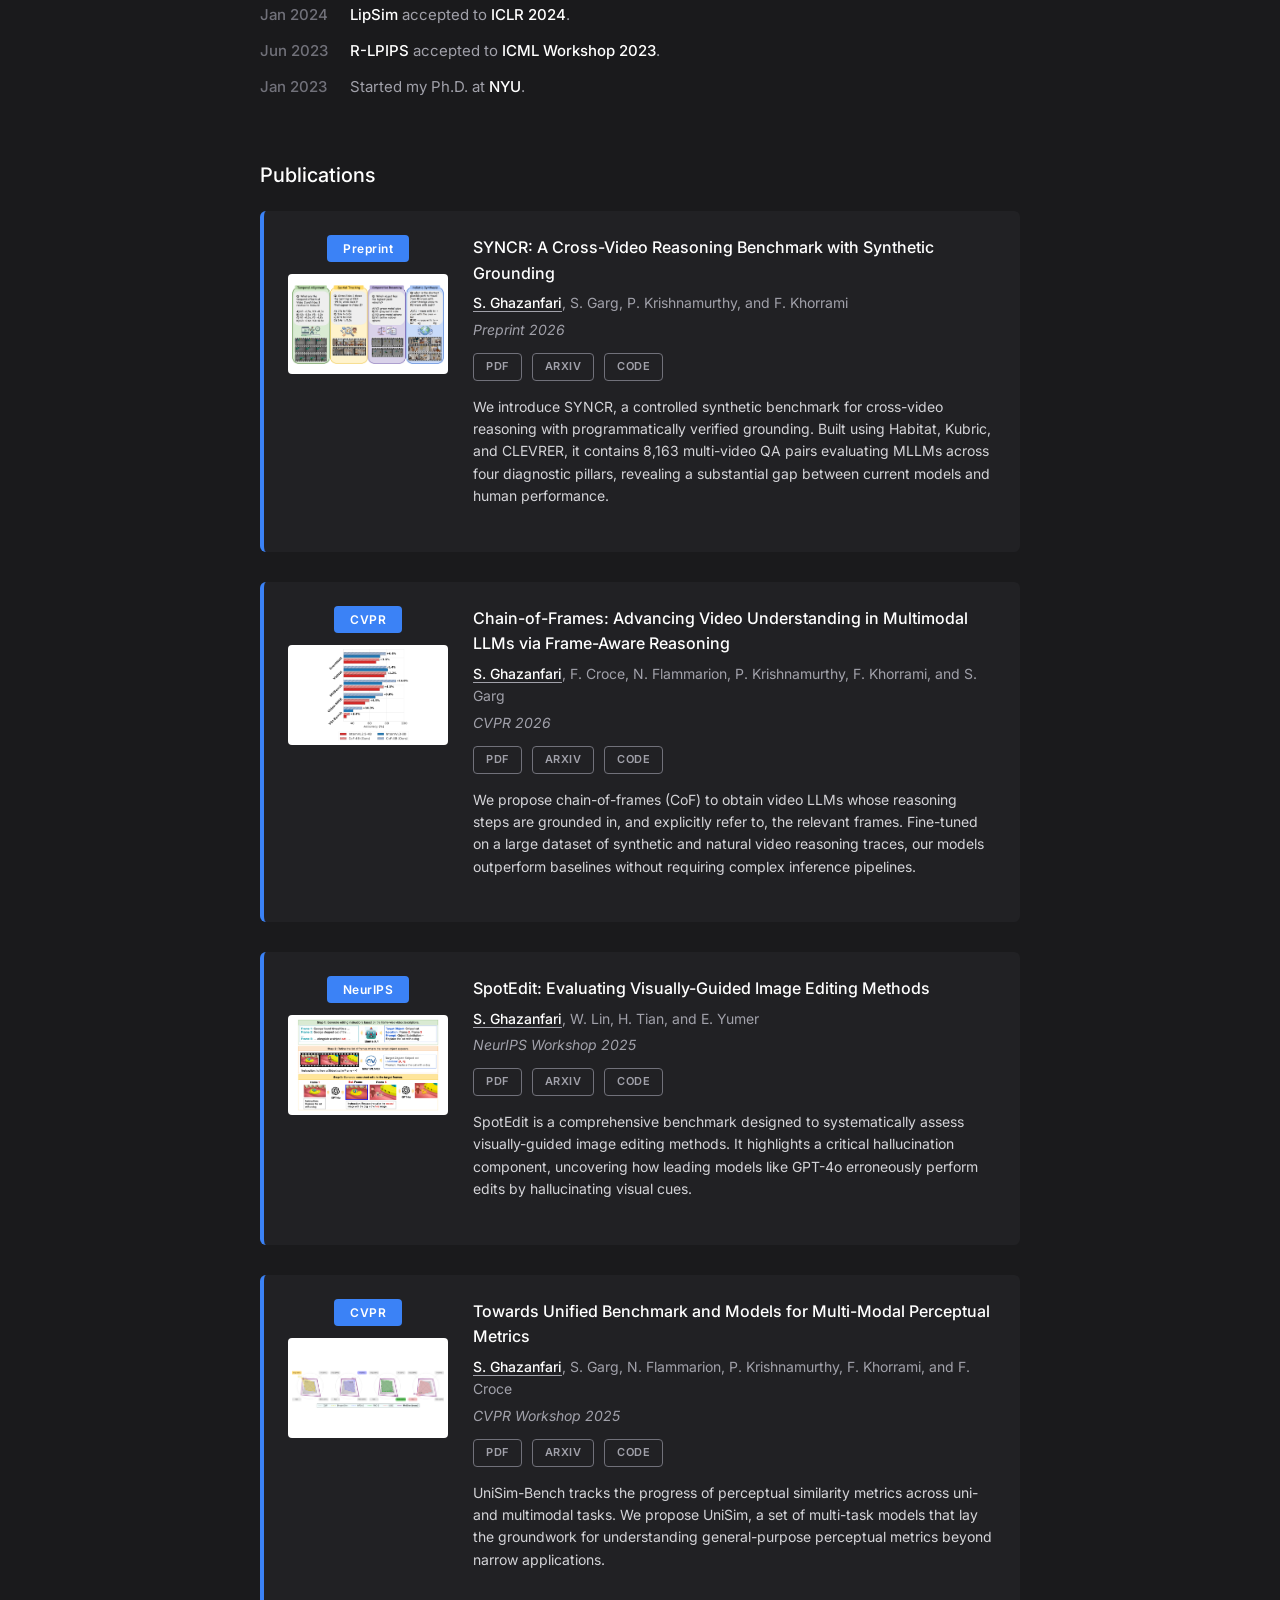
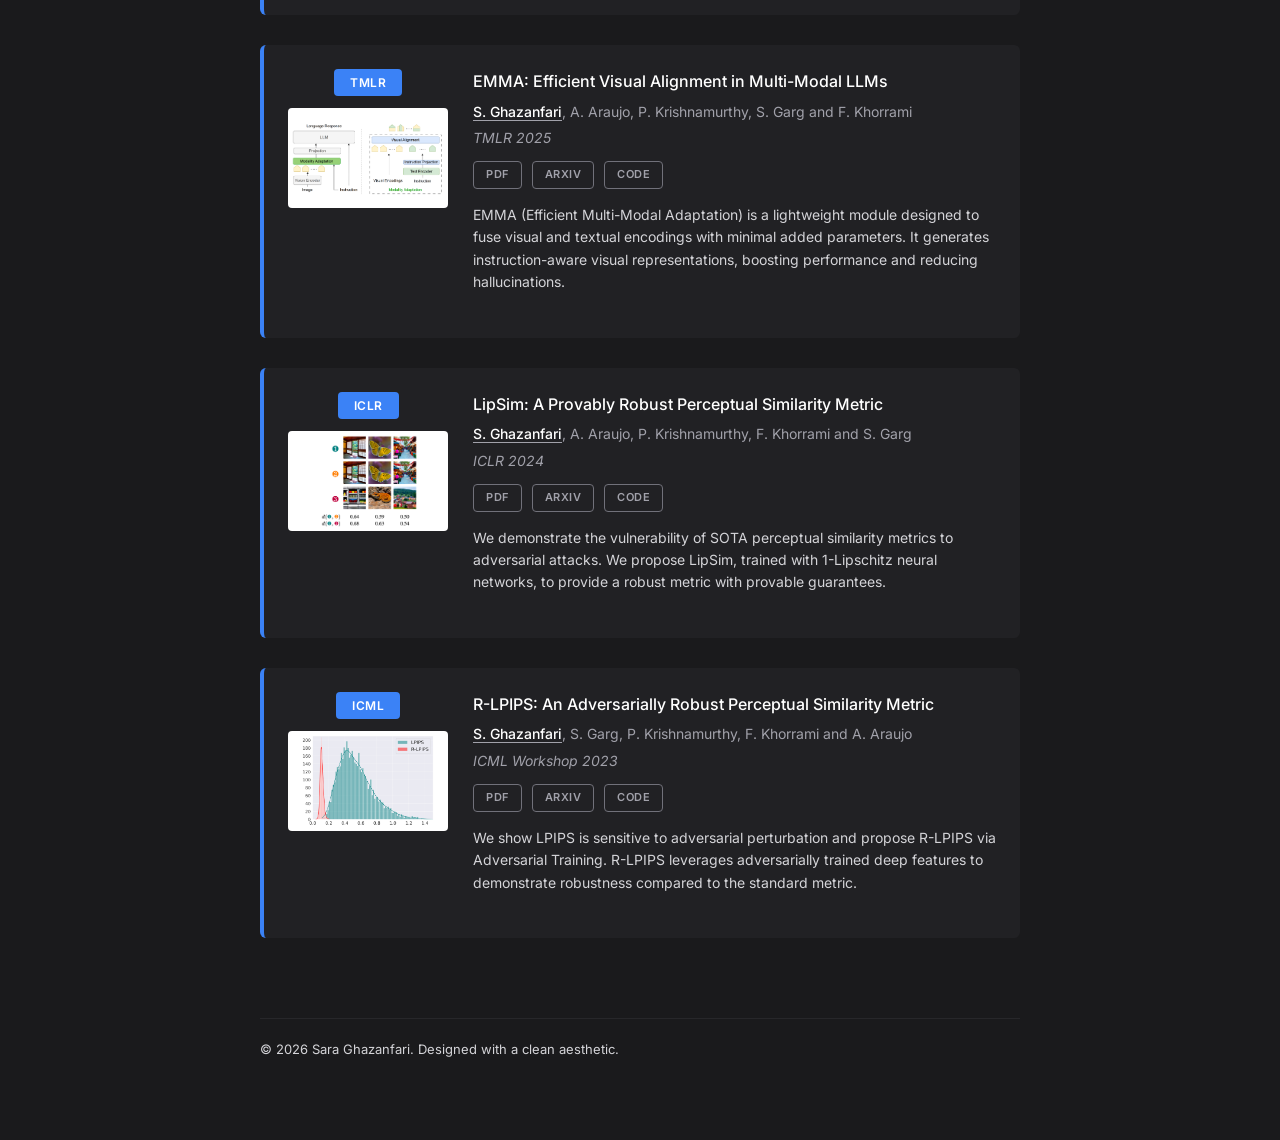
==== commit c4c85ccb: "update summer 2026" ====
--- a/index.html
+++ b/index.html
@@ -48,7 +48,7 @@
       </p>
 
       <p>
-         In summer 2026, I will be joining <b>Apple as an Applied Research Scientist Intern</b> to work on video understanding in generative models.
+         In summer 2026, I worked at <b>Apple as an Applied Research Scientist Intern</b> on video temporal grounding for an internal visual search product, improving retrieval accuracy, inference speed, and storage efficiency over existing baselines.
       </p>
       </section>
 
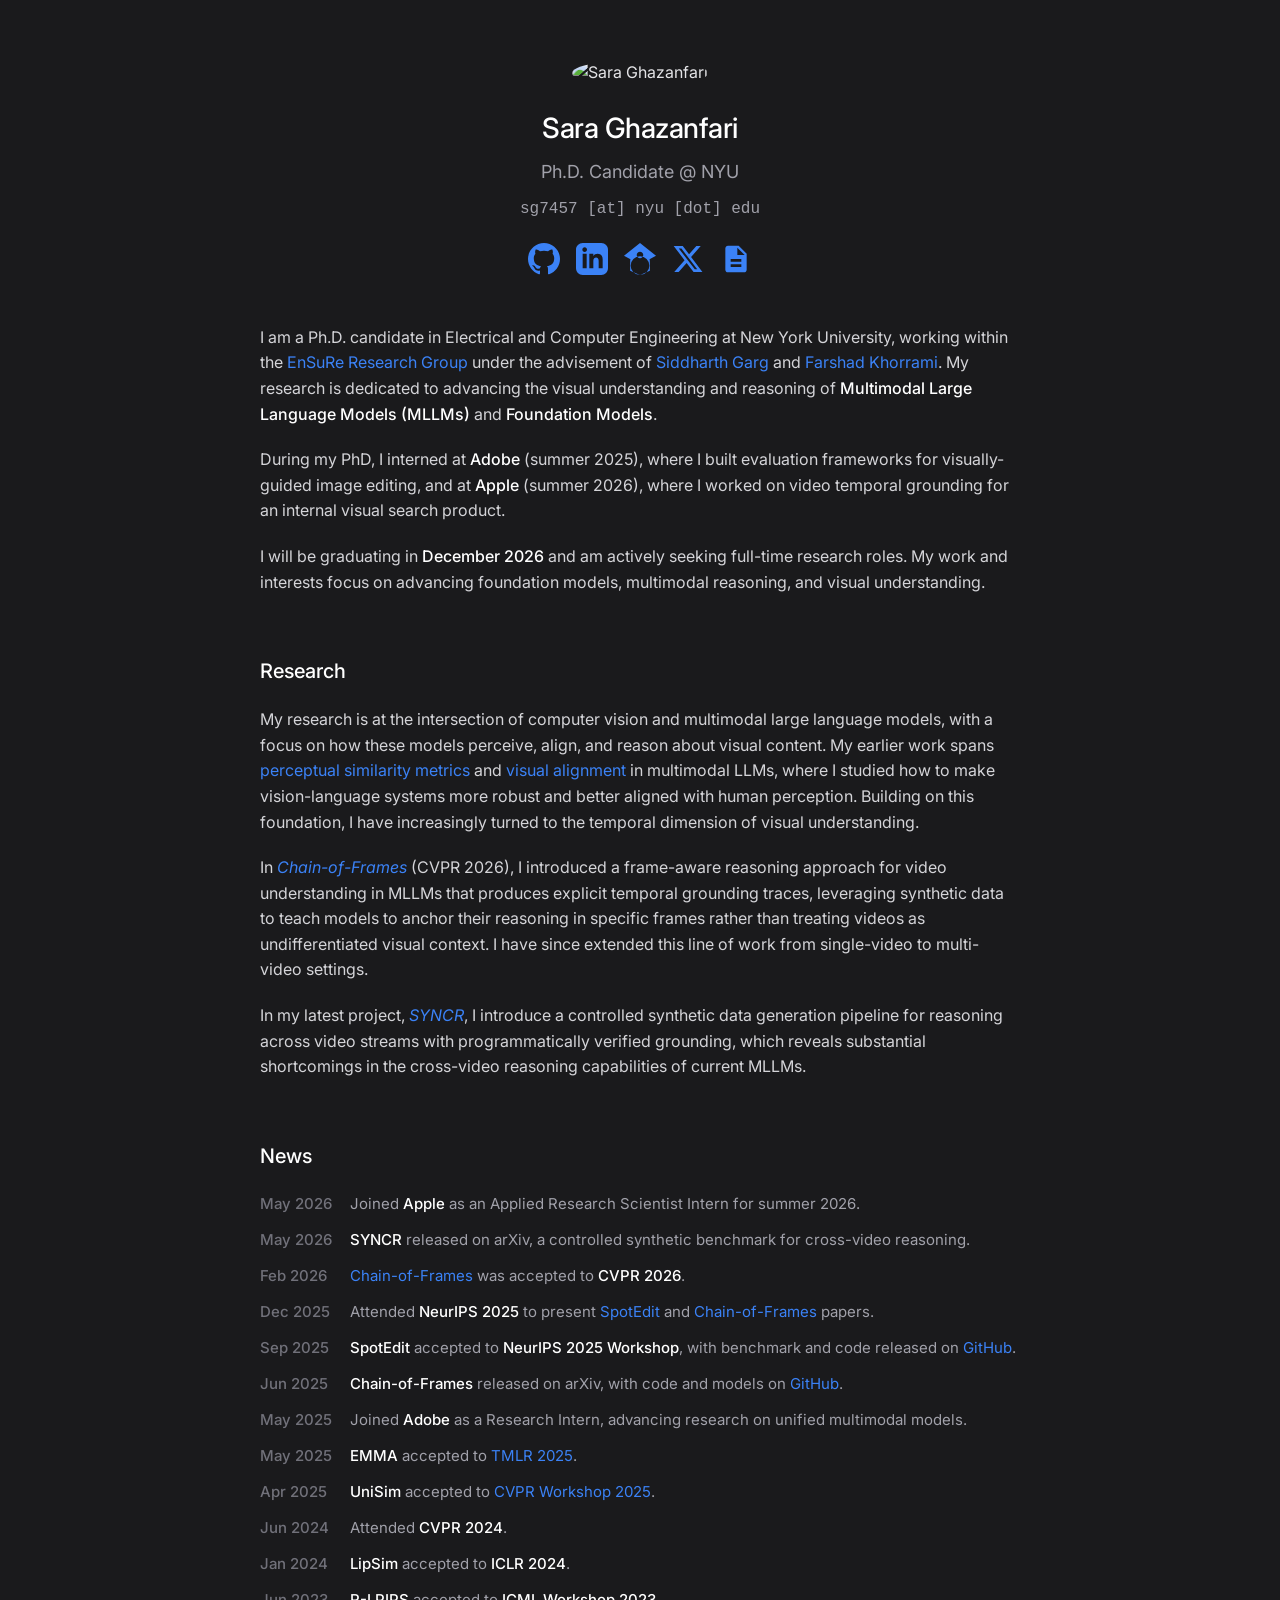
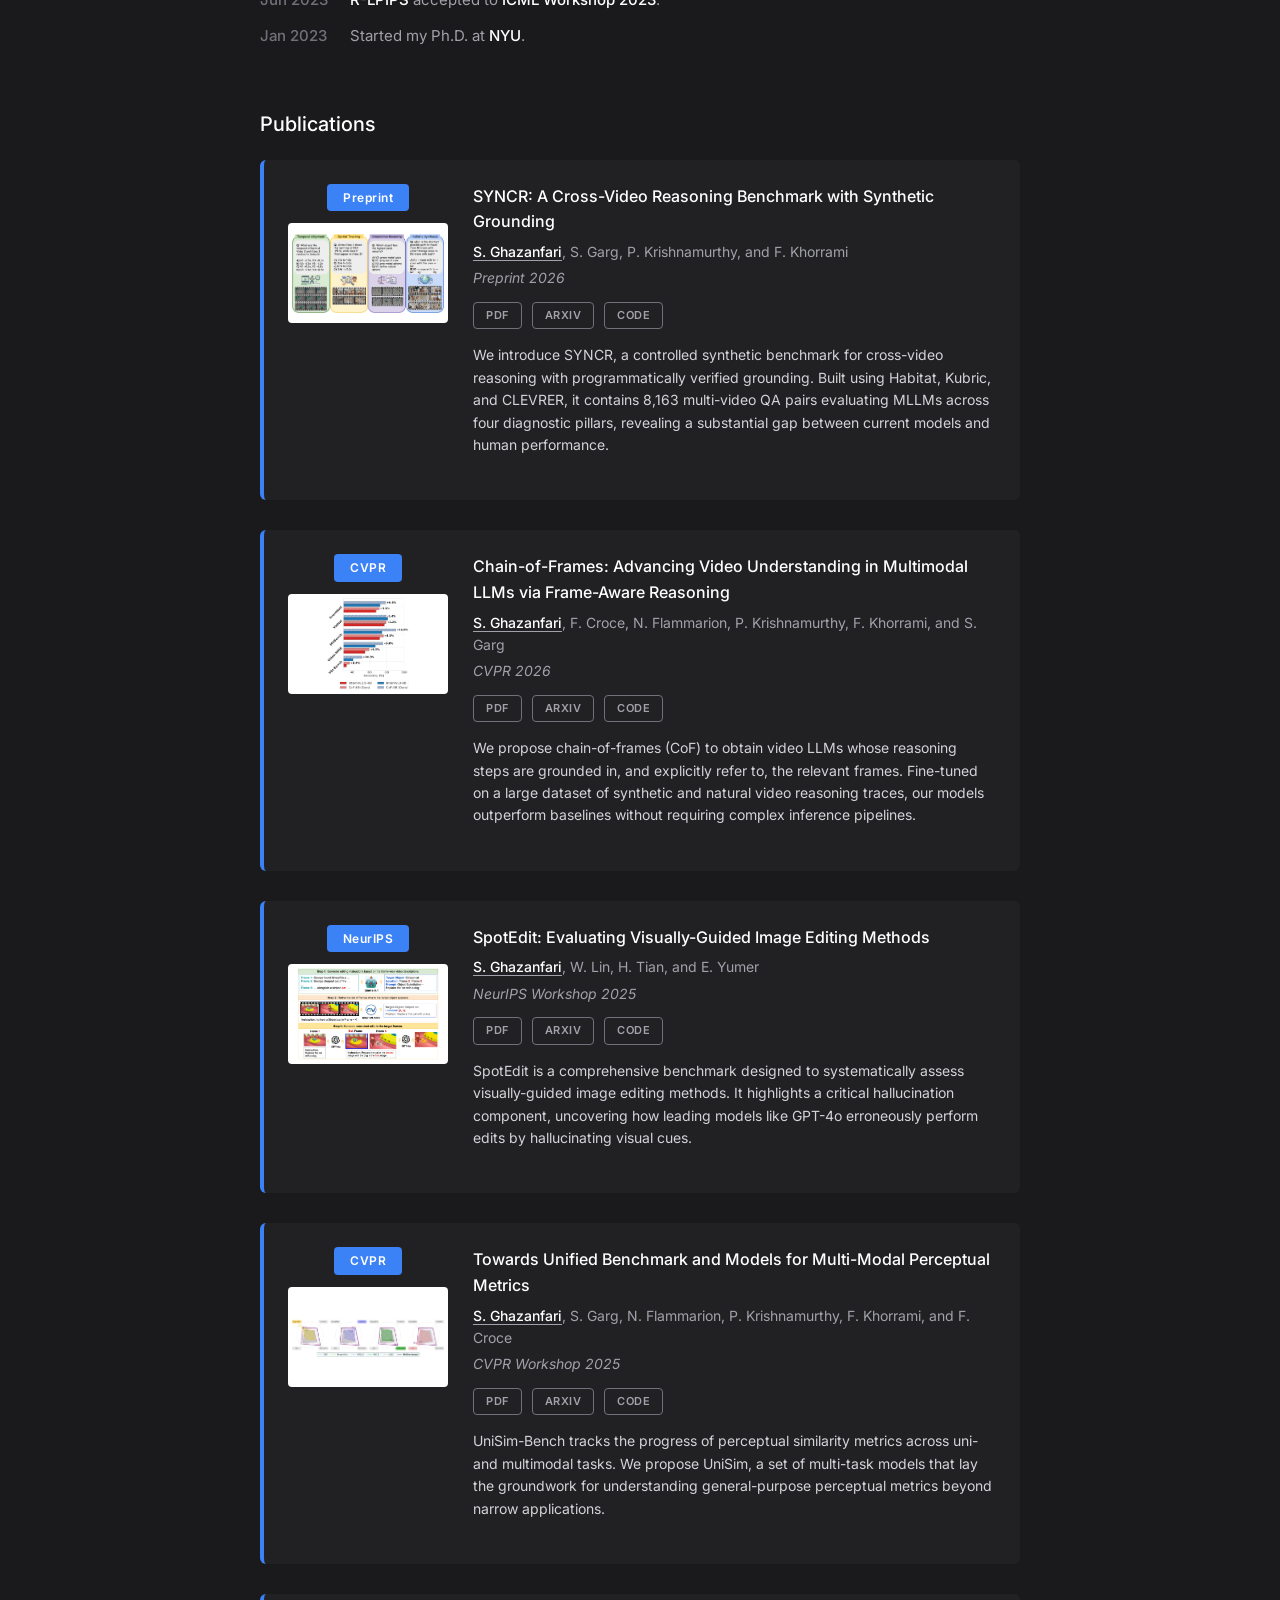
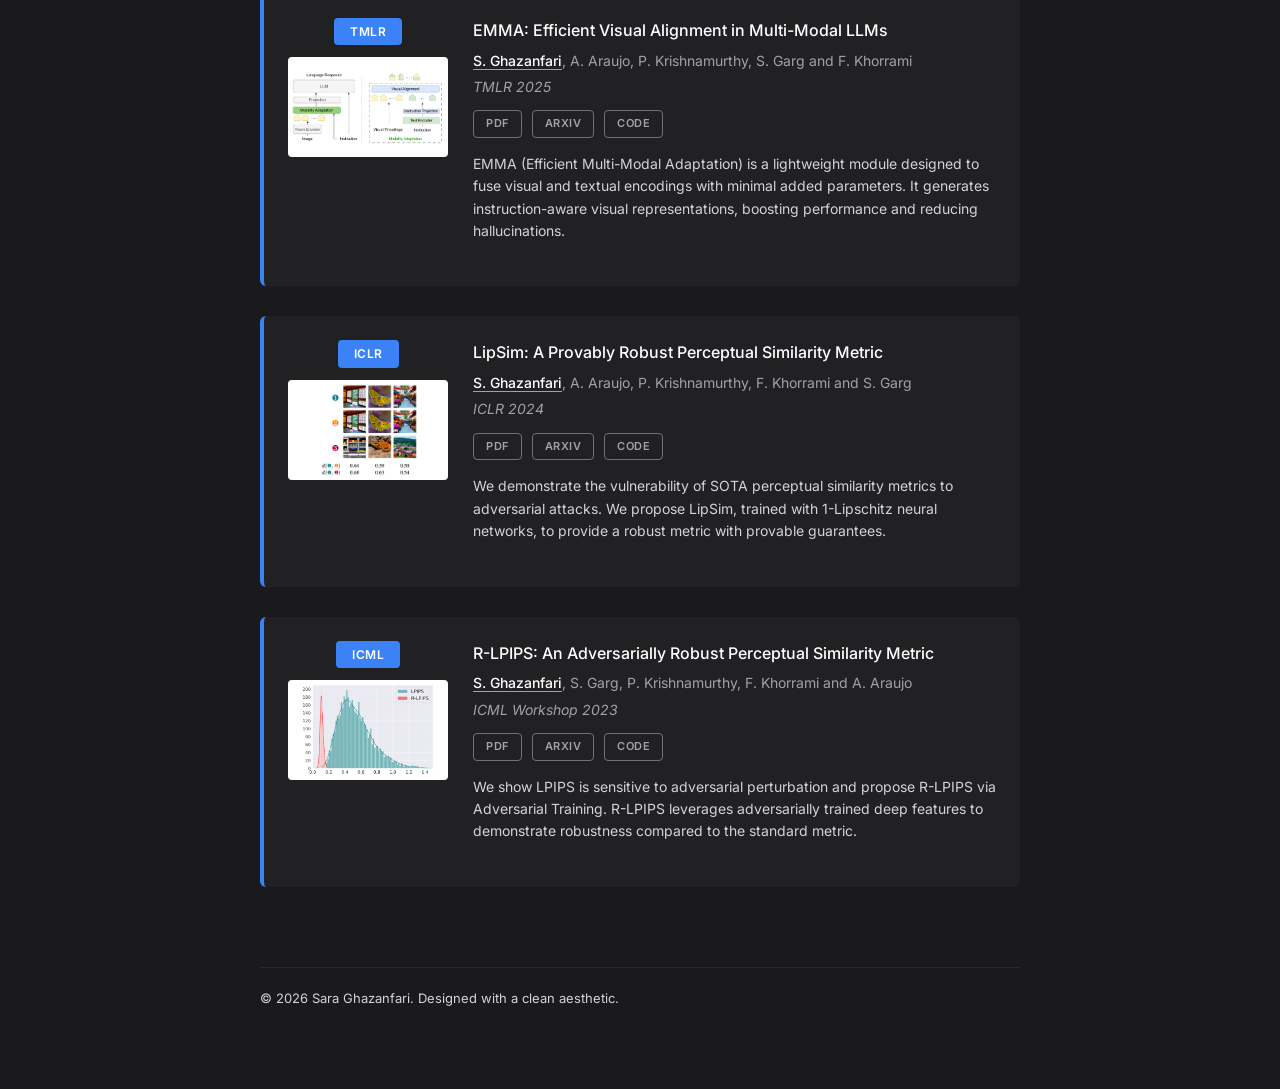
==== commit 0095e8a4: "update summer 2026" ====
--- a/index.html
+++ b/index.html
@@ -44,11 +44,11 @@
       </p>
 
       <p>
-        In summer 2025, I joined <b>Adobe as a Research Scientist Intern</b> to evaluate and enhance the visual prompt-following capabilities of state-of-the-art generative models. My work specifically focused on establishing systematic frameworks to identify and expose visual hallucinations in visually-guided image editing.
+        During my PhD, I interned at <b>Adobe</b> (summer 2025), where I built evaluation frameworks for visually-guided image editing, and at <b>Apple</b> (summer 2026), where I worked on video temporal grounding for an internal visual search product.
       </p>
 
       <p>
-         In summer 2026, I worked at <b>Apple as an Applied Research Scientist Intern</b> on video temporal grounding for an internal visual search product, improving retrieval accuracy, inference speed, and storage efficiency over existing baselines.
+        I will be graduating in <b>December 2026</b> and am actively seeking full-time research roles. My work and interests focus on advancing foundation models, multimodal reasoning, and visual understanding.
       </p>
       </section>
 
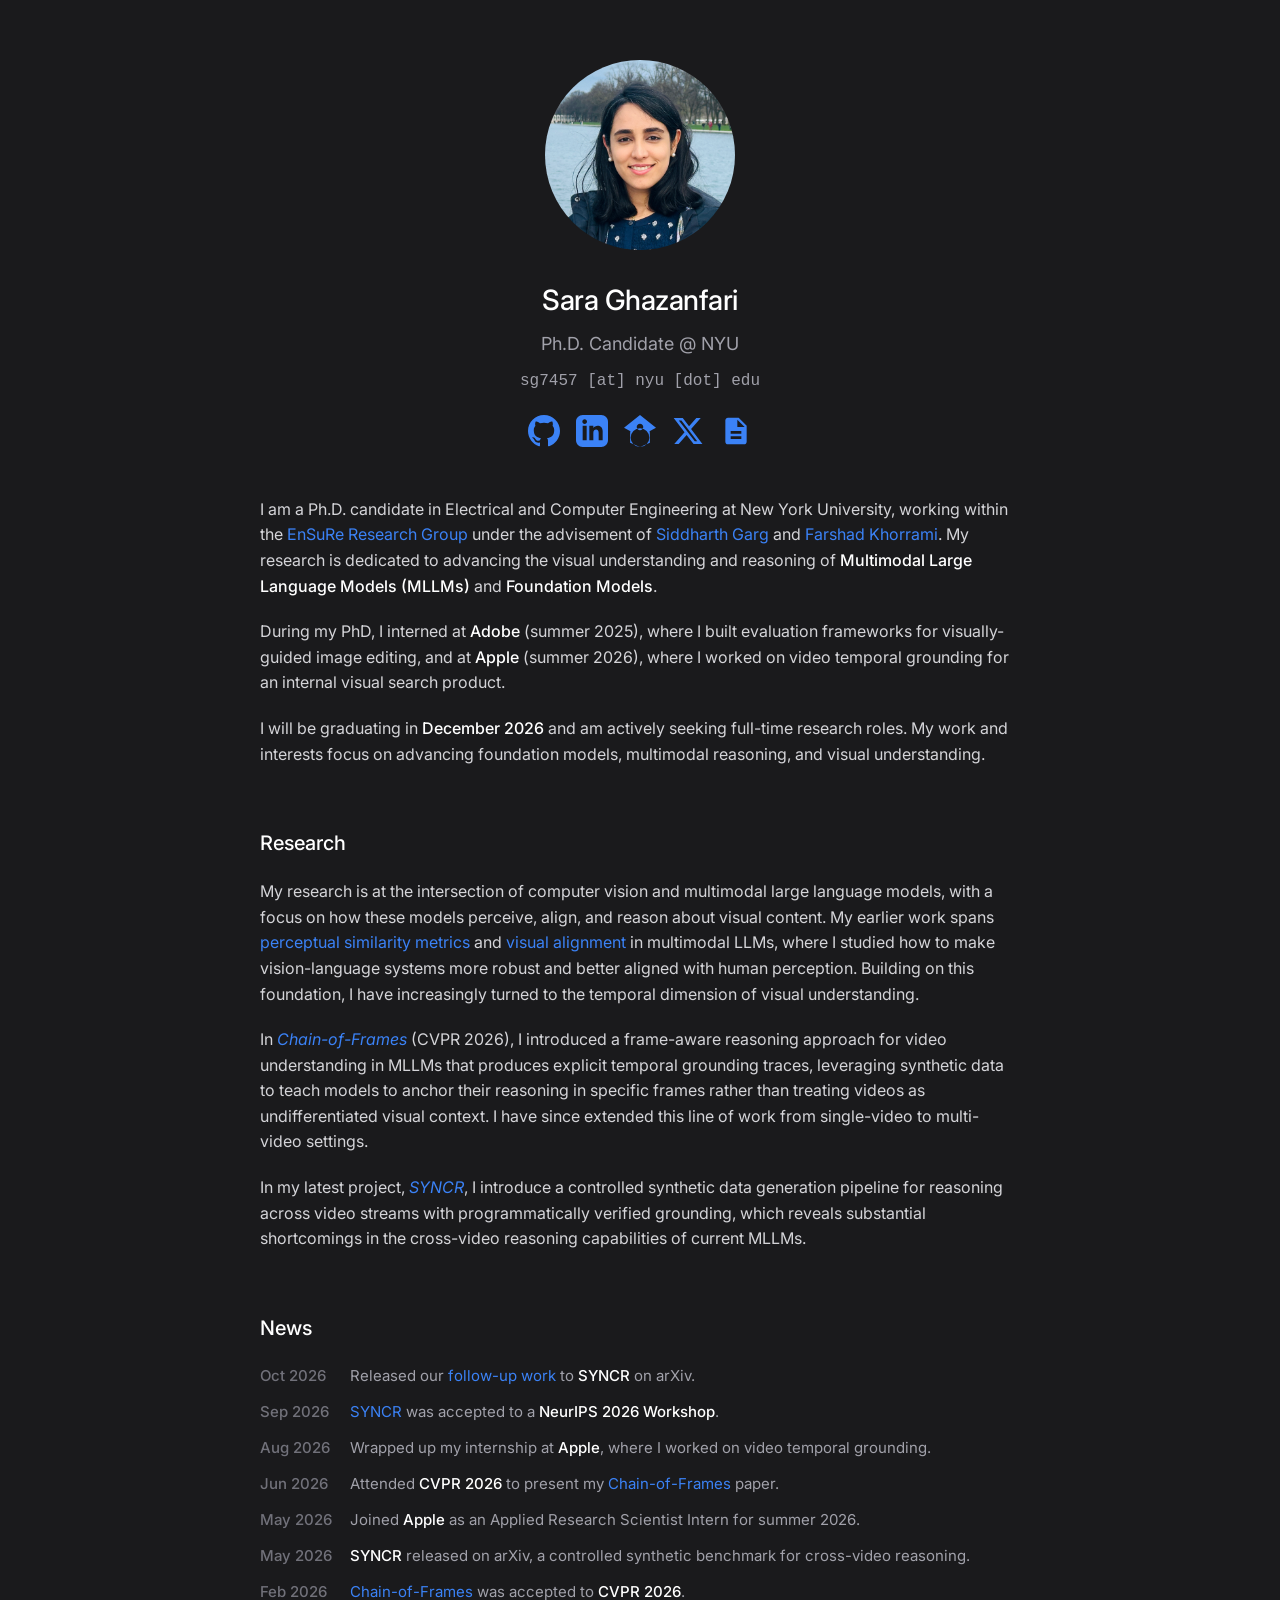
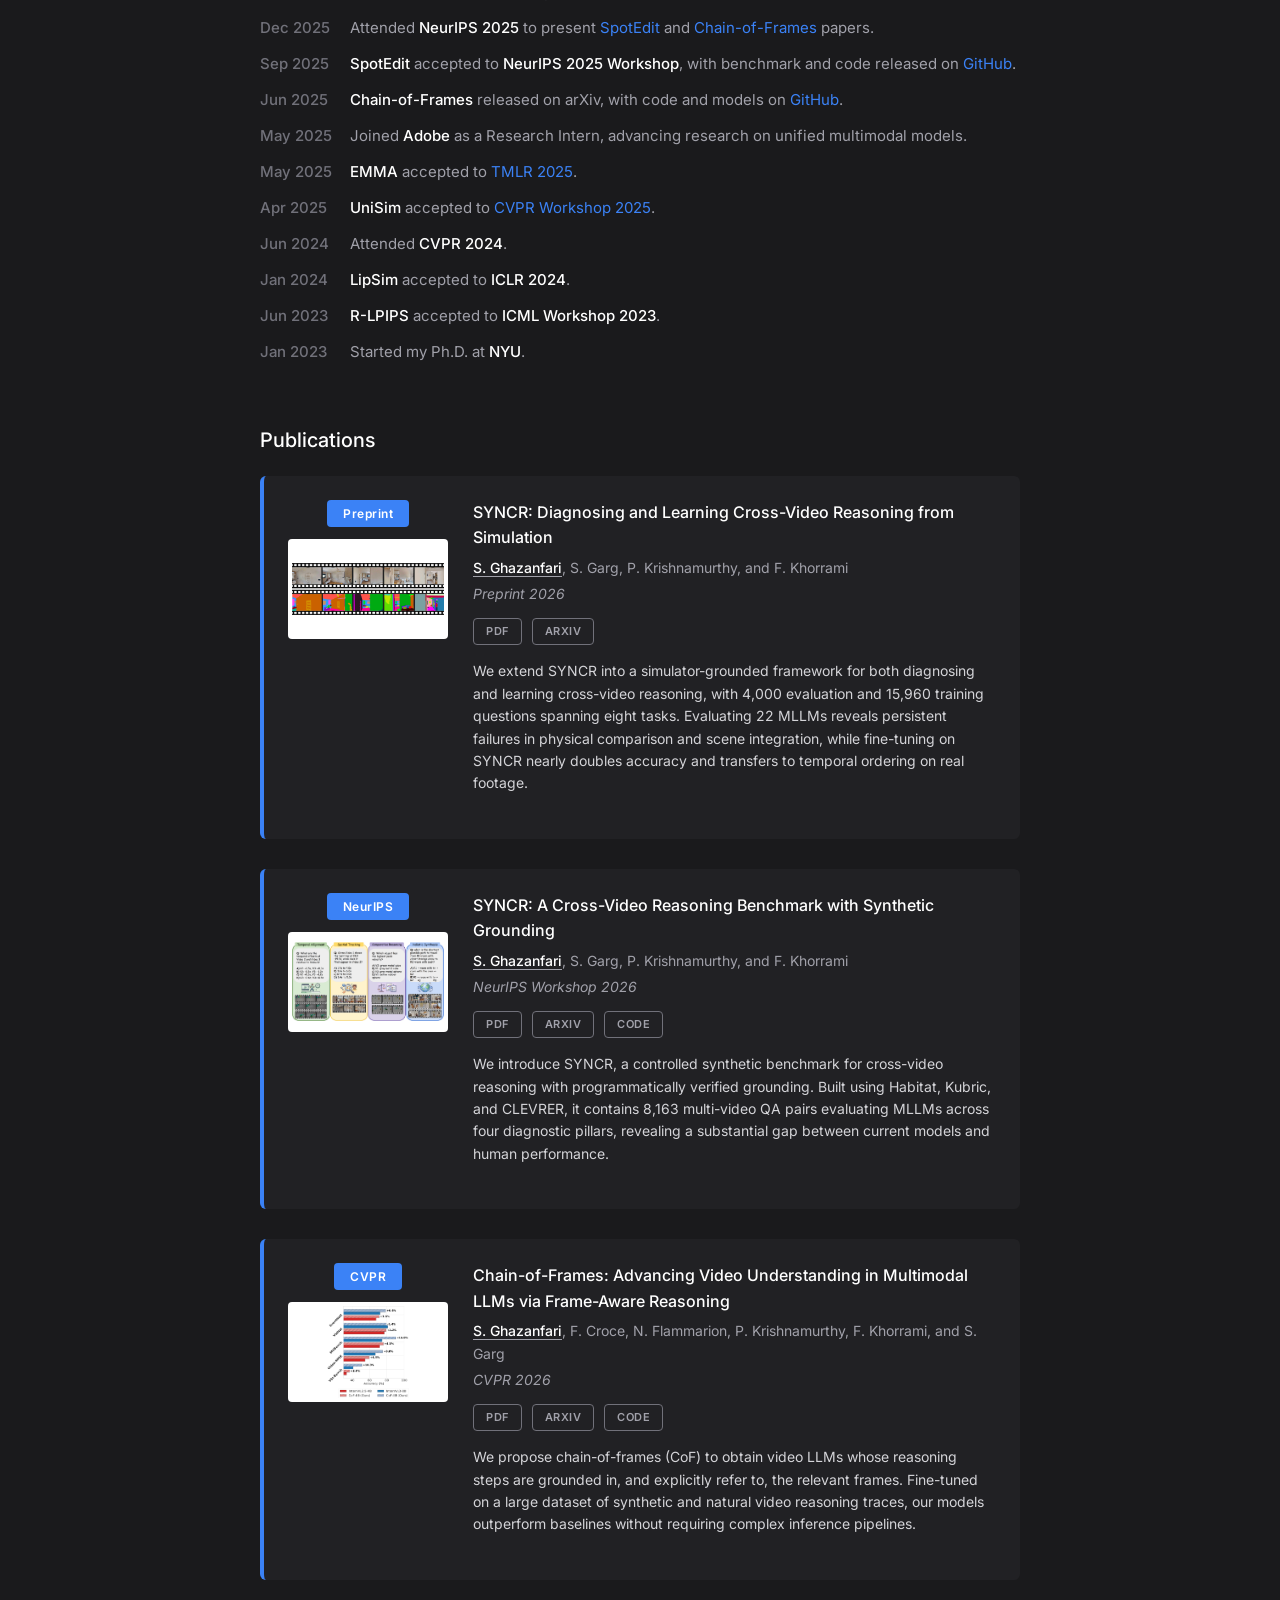
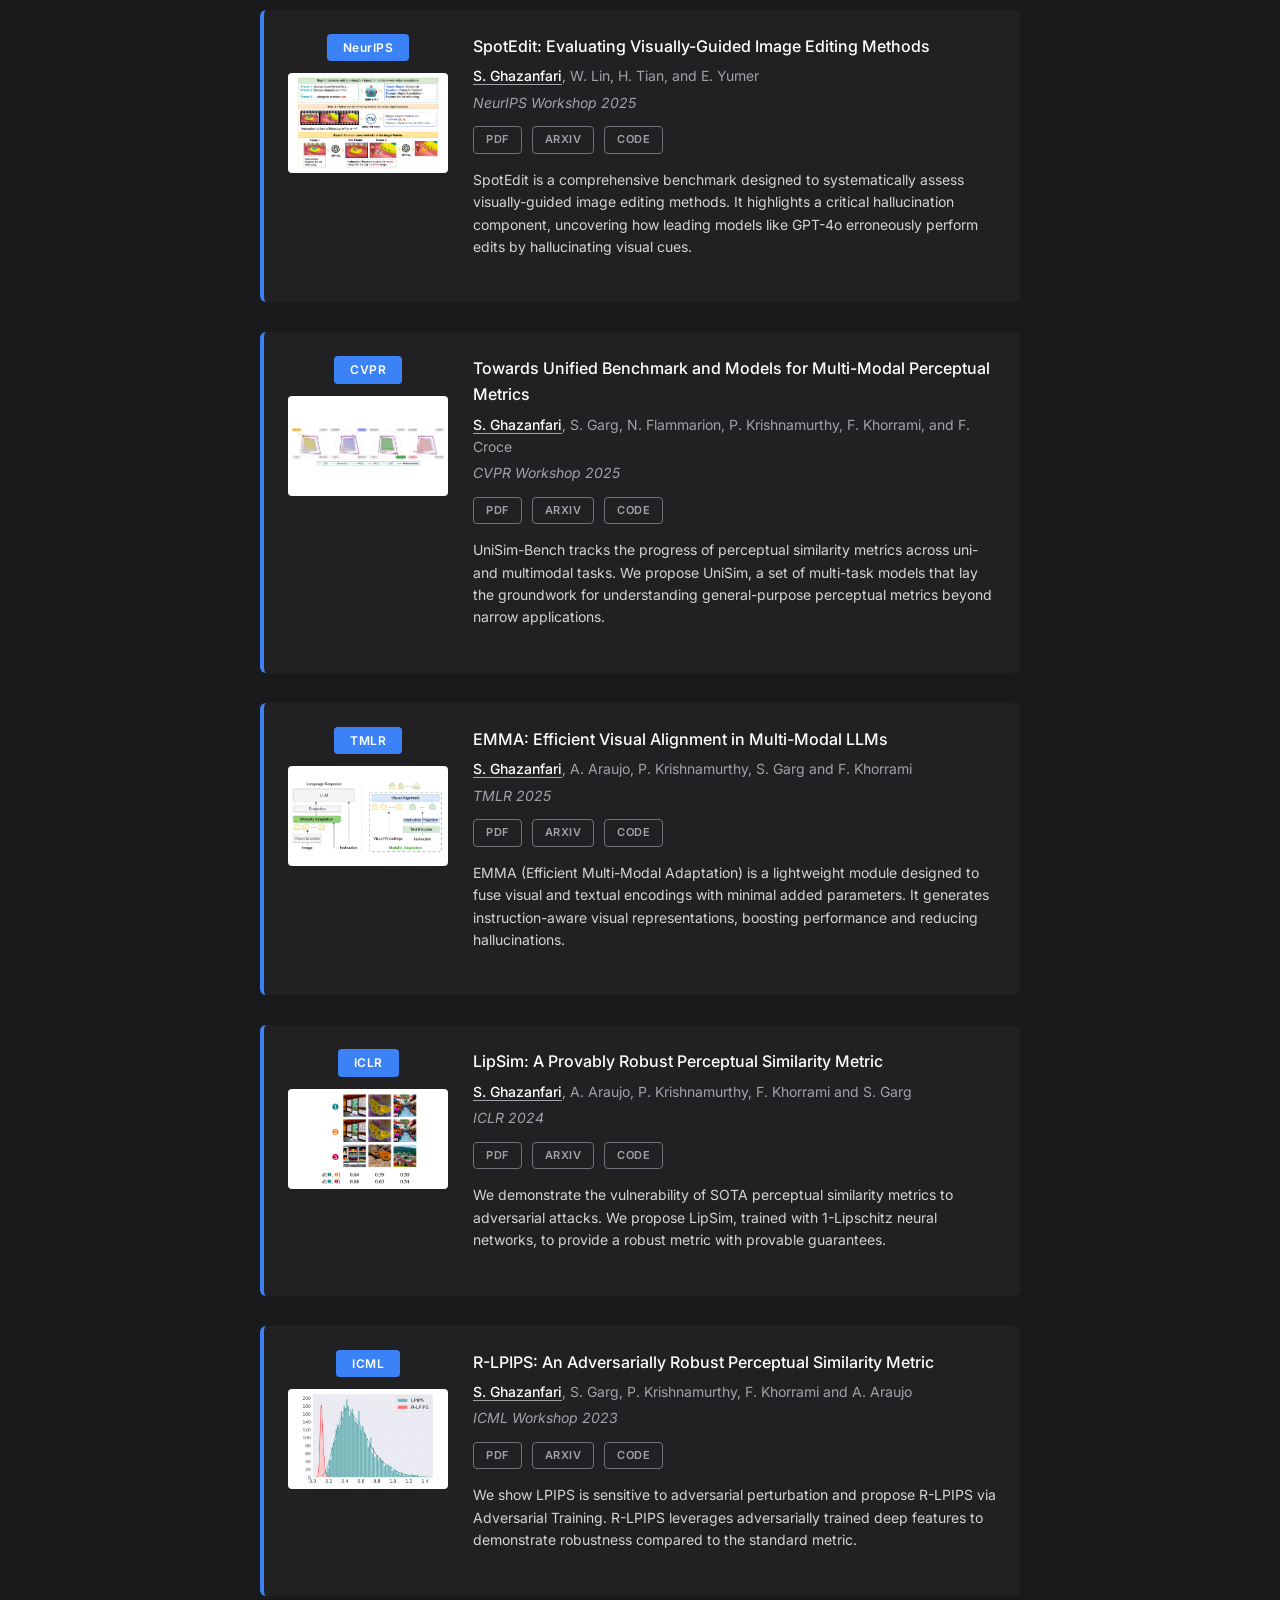
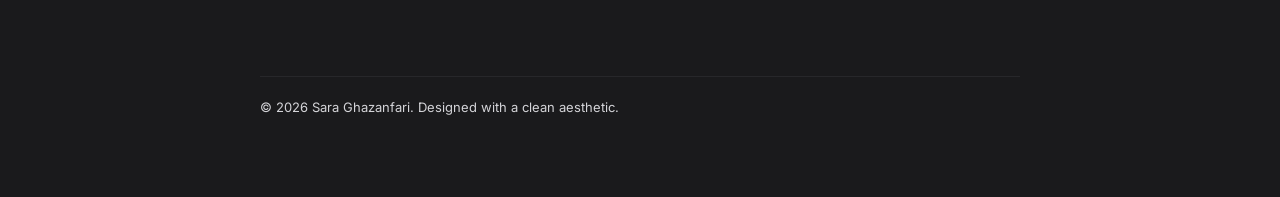
==== commit 672be32f: "update news and add SYNCR follow-up paper Co-Authored-By: Claude Opus 5.5 <noreply@anthropic.com>" ====
--- a/index.html
+++ b/index.html
@@ -68,6 +68,11 @@
       <section id="news">
         <h2>News</h2>
         <ul class="news-list">
+          <li><span class="date">Oct 2026</span><span class="news-text">Released our <a href="https://arxiv.org/abs/2609.37918">follow-up work</a> to <b>SYNCR</b> on arXiv.</span></li>
+          <!-- TODO: add workshop name/link -->
+          <li><span class="date">Sep 2026</span><span class="news-text"><a href="https://arxiv.org/abs/2605.08412">SYNCR</a> was accepted to a <b>NeurIPS 2026 Workshop</b>.</span></li>
+          <li><span class="date">Aug 2026</span><span class="news-text">Wrapped up my internship at <b>Apple</b>, where I worked on video temporal grounding.</span></li>
+          <li><span class="date">Jun 2026</span><span class="news-text">Attended <b>CVPR 2026</b> to present my <a href="https://arxiv.org/pdf/2506.00318">Chain-of-Frames</a> paper.</span></li>
           <li><span class="date">May 2026</span><span class="news-text">Joined <b>Apple</b> as an Applied Research Scientist Intern for summer 2026.</span></li>
           <li><span class="date">May 2026</span><span class="news-text"><b>SYNCR</b> released on arXiv, a controlled synthetic benchmark for cross-video reasoning.</span></li>
           <li><span class="date">Feb 2026</span><span class="news-text"><a href="https://arxiv.org/pdf/2506.00318">Chain-of-Frames</a> was accepted to <b>CVPR 2026</b>.</span></li>
@@ -92,13 +97,32 @@
             <div class="pub-image-wrapper">
               <span class="venue-badge">Preprint</span>
               <div class="pub-image">
+                <img src="Data/syncr_v2.png" alt="SYNCR: Diagnosing and Learning Cross-Video Reasoning">
+              </div>
+            </div>
+            <div class="pub-info">
+              <a href="https://arxiv.org/abs/2609.37918" class="pub-title">SYNCR: Diagnosing and Learning Cross-Video Reasoning from Simulation</a>
+              <div class="pub-authors"><u><b>S. Ghazanfari</b></u>, S. Garg, P. Krishnamurthy, and F. Khorrami</div>
+              <div class="pub-venue"><em>Preprint 2026</em></div>
+              <div class="pub-buttons">
+                <a href="https://arxiv.org/pdf/2609.37918" class="pub-btn">PDF</a>
+                <a href="https://arxiv.org/abs/2609.37918" class="pub-btn">ARXIV</a>
+              </div>
+              <p class="pub-desc">We extend SYNCR into a simulator-grounded framework for both diagnosing and learning cross-video reasoning, with 4,000 evaluation and 15,960 training questions spanning eight tasks. Evaluating 22 MLLMs reveals persistent failures in physical comparison and scene integration, while fine-tuning on SYNCR nearly doubles accuracy and transfers to temporal ordering on real footage.</p>
+            </div>
+          </div>
+
+          <div class="pub-item">
+            <div class="pub-image-wrapper">
+              <span class="venue-badge">NeurIPS</span>
+              <div class="pub-image">
                 <img src="Data/syncr_teaser.png" alt="SYNCR Framework">
               </div>
             </div>
             <div class="pub-info">
               <a href="https://arxiv.org/abs/2605.08412" class="pub-title">SYNCR: A Cross-Video Reasoning Benchmark with Synthetic Grounding</a>
               <div class="pub-authors"><u><b>S. Ghazanfari</b></u>, S. Garg, P. Krishnamurthy, and F. Khorrami</div>
-              <div class="pub-venue"><em>Preprint 2026</em></div>
+              <div class="pub-venue"><em>NeurIPS Workshop 2026</em></div>
               <div class="pub-buttons">
                 <a href="https://arxiv.org/pdf/2605.08412" class="pub-btn">PDF</a>
                 <a href="https://arxiv.org/abs/2605.08412" class="pub-btn">ARXIV</a>
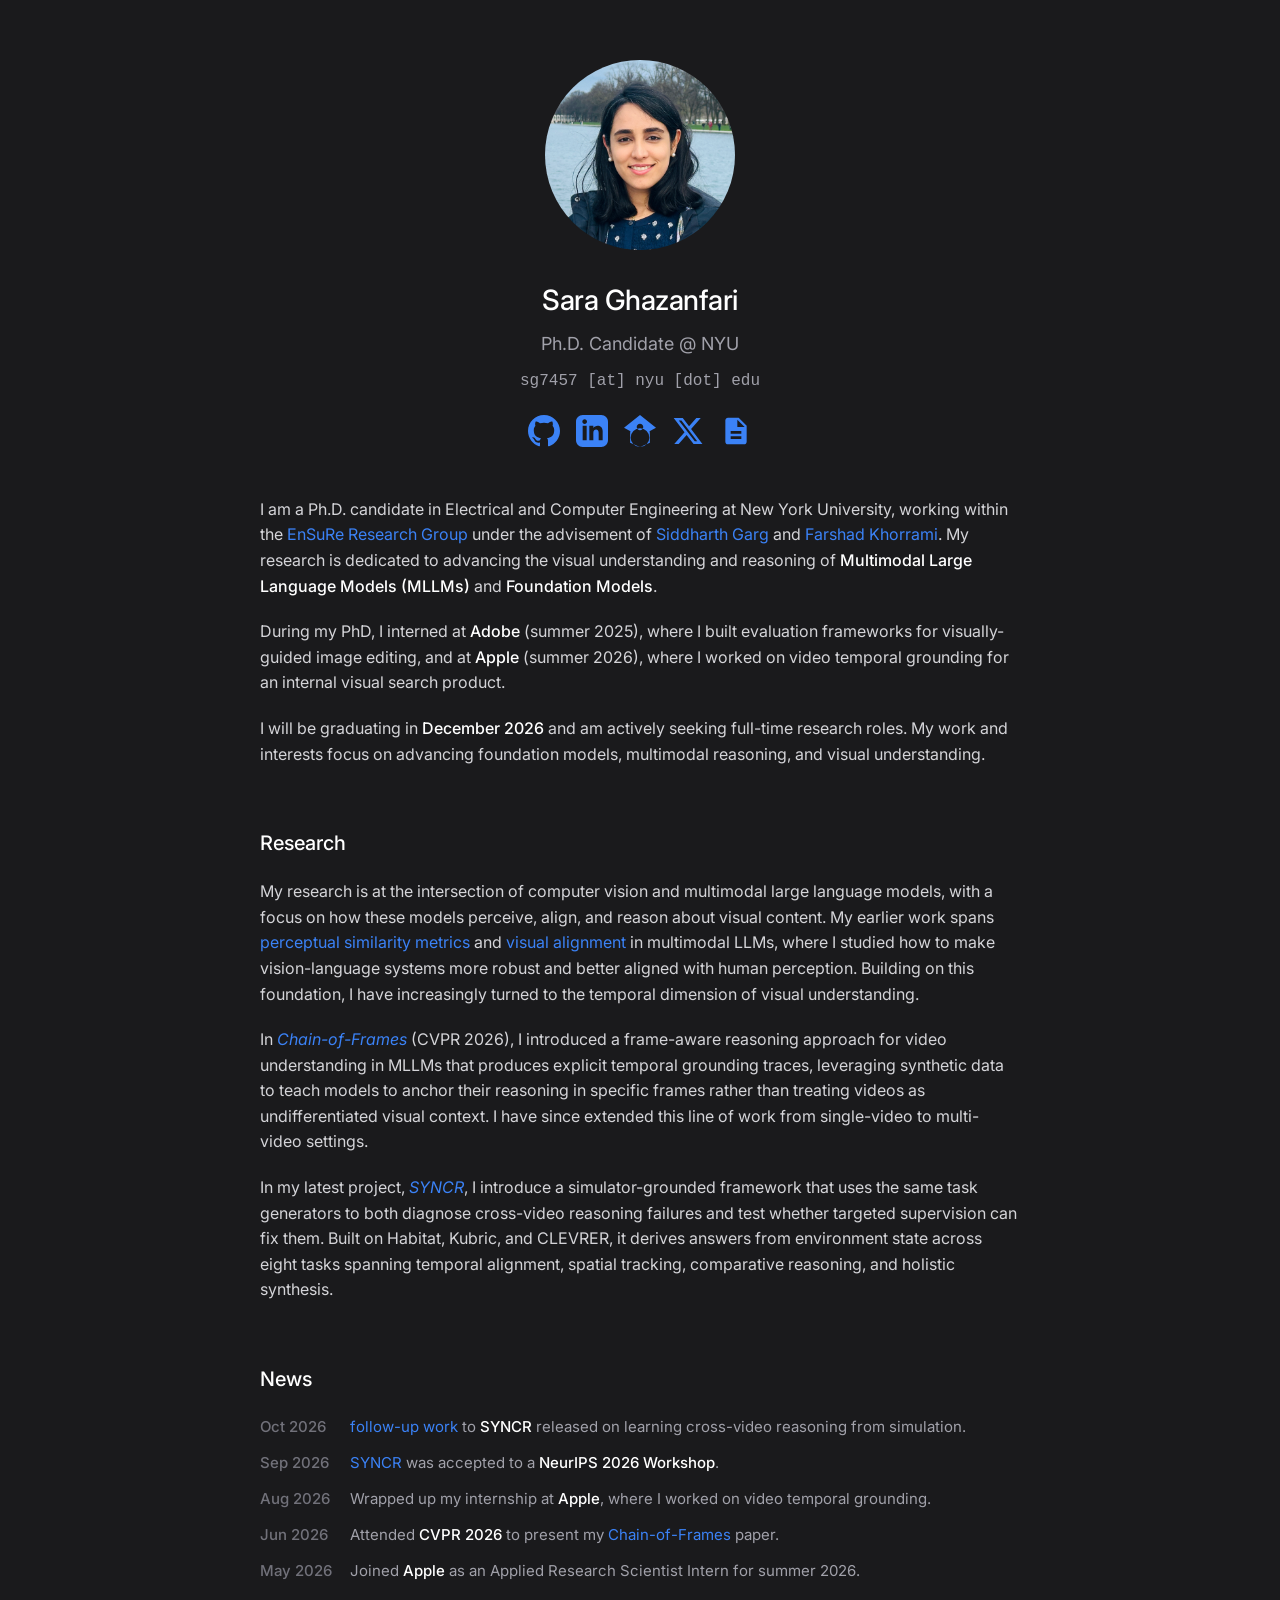
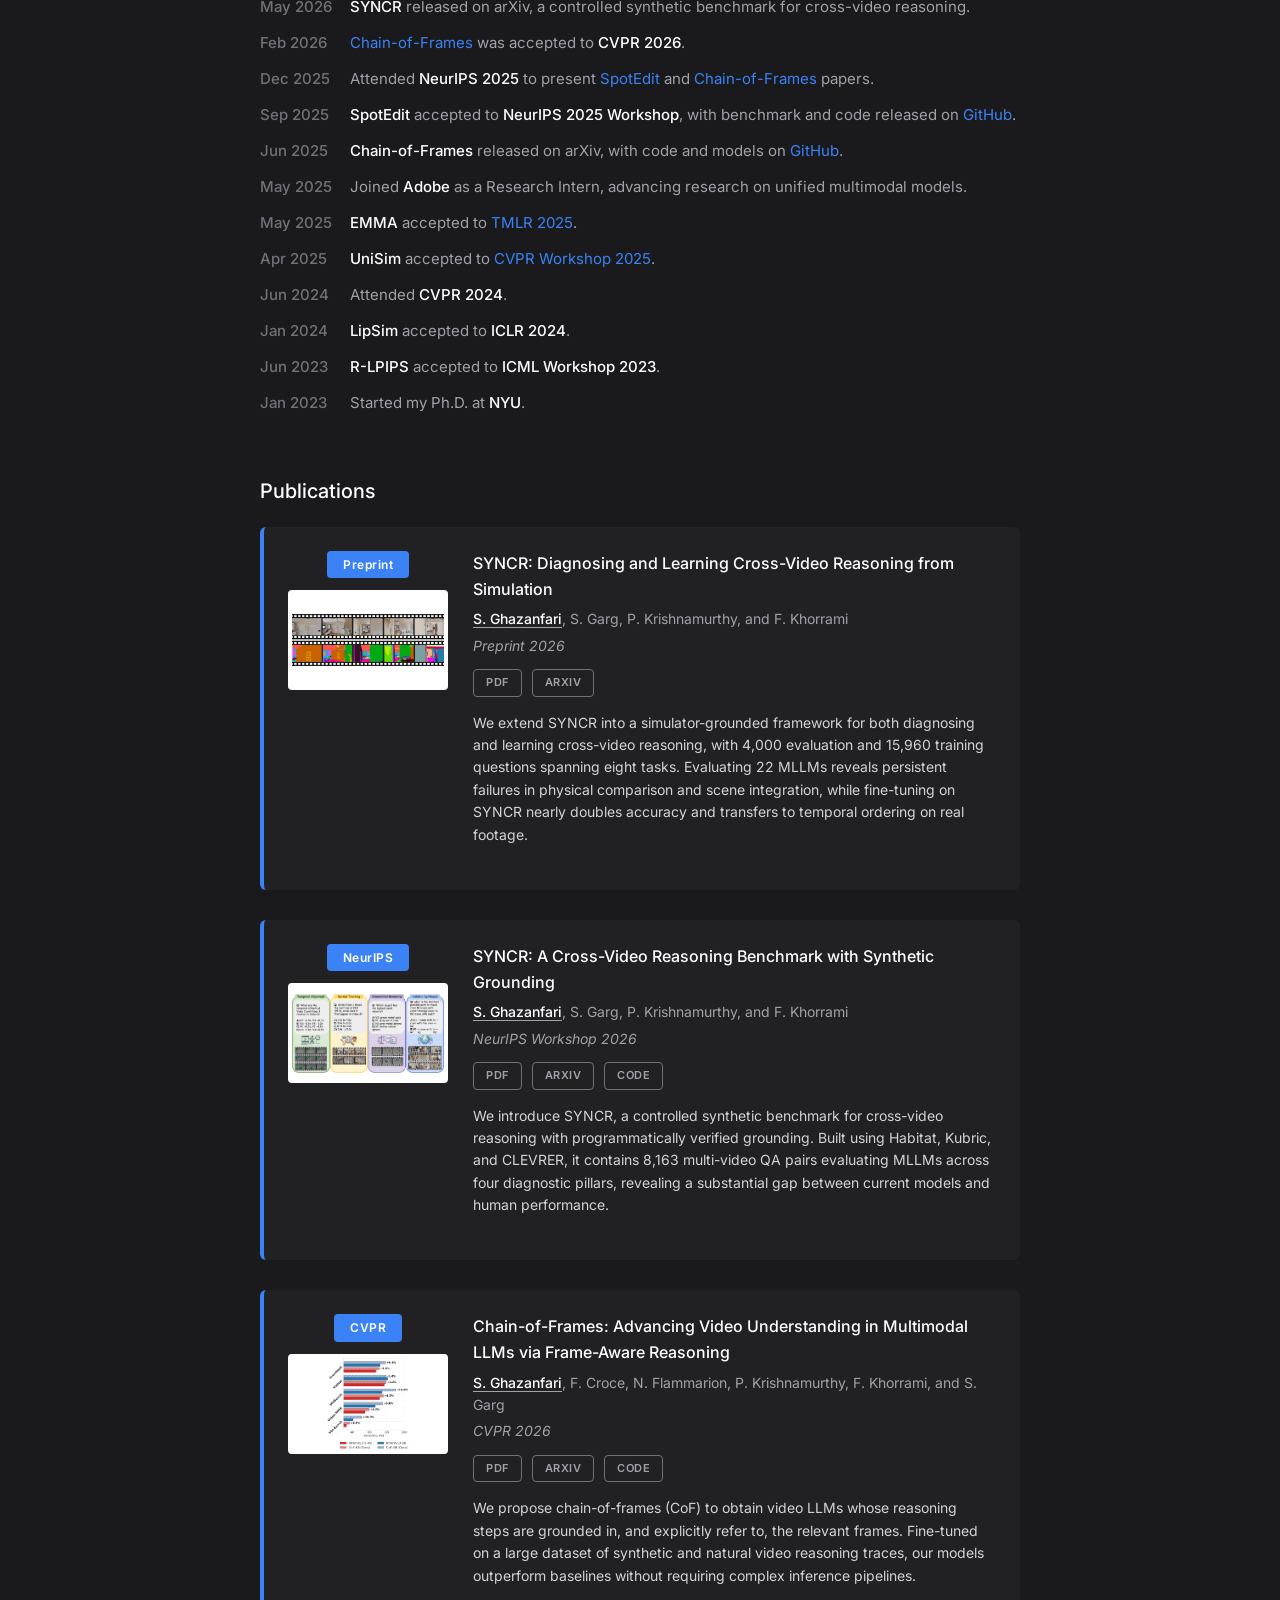
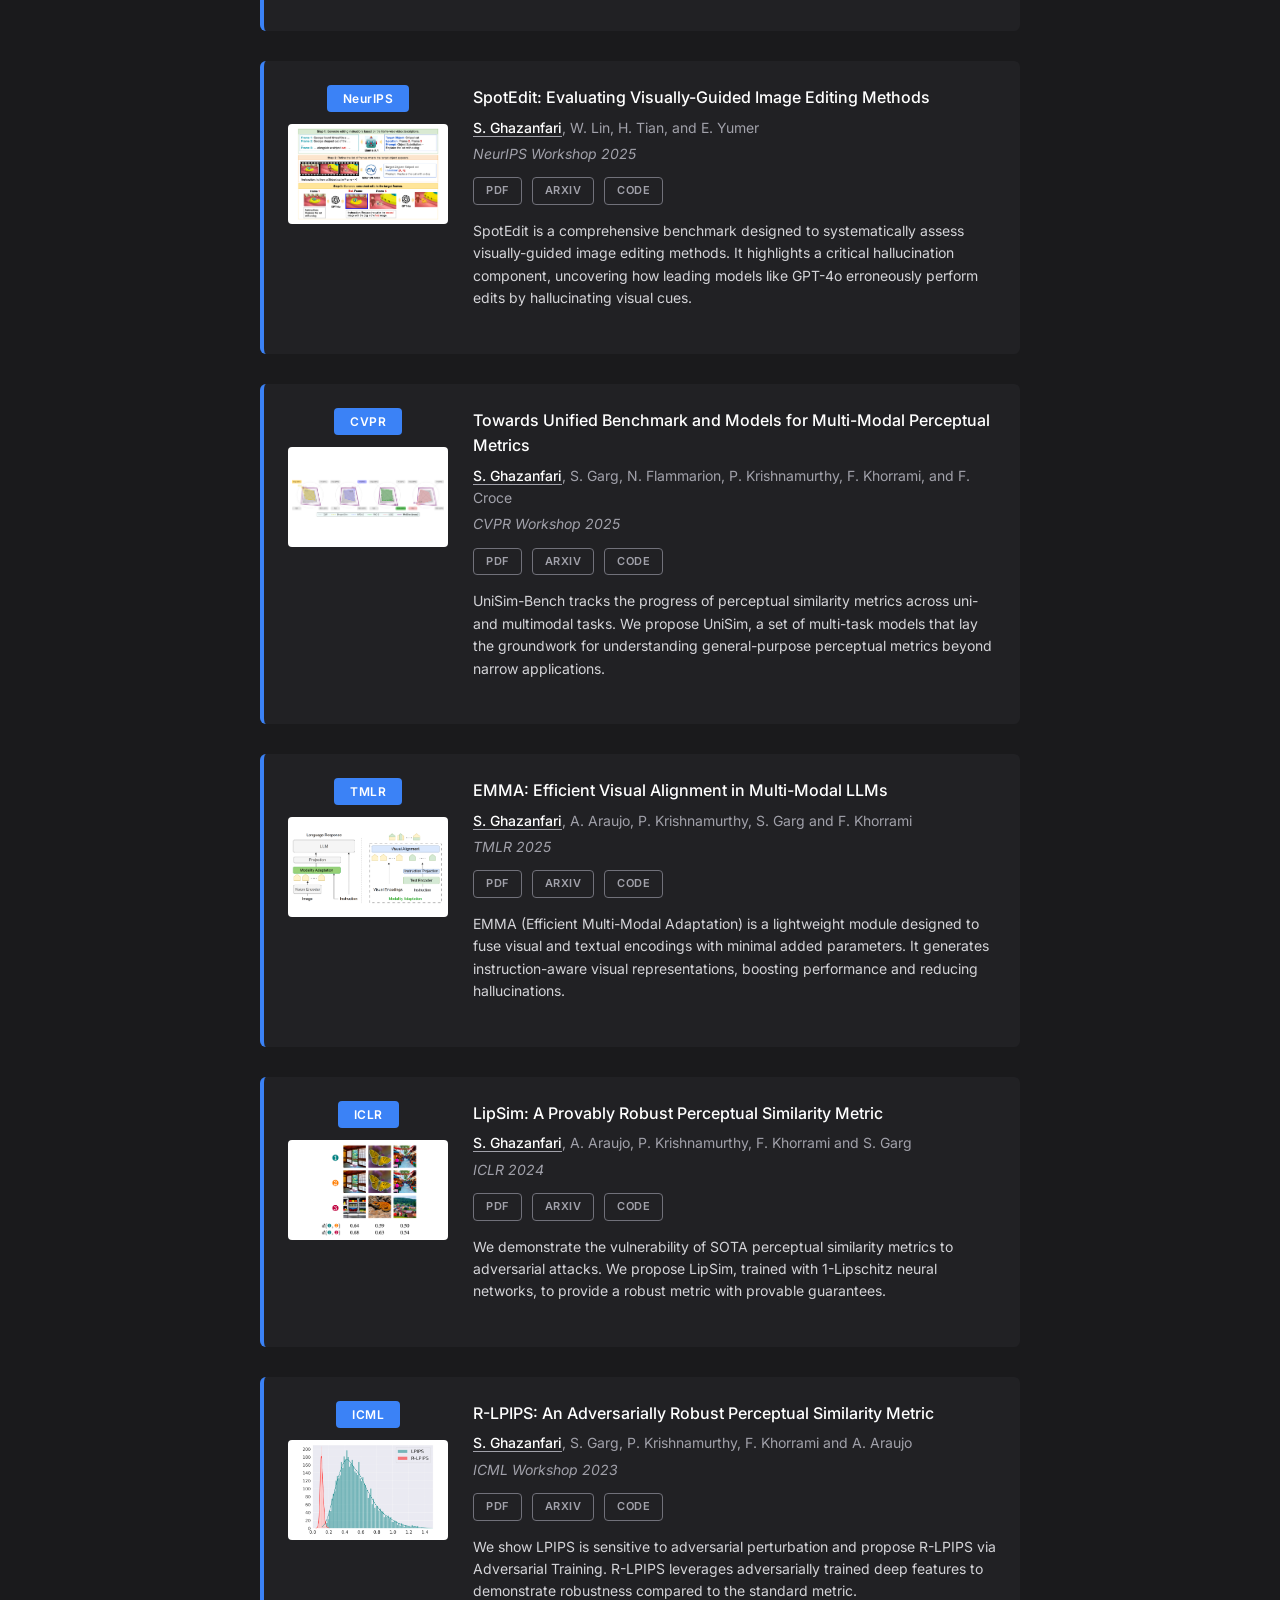
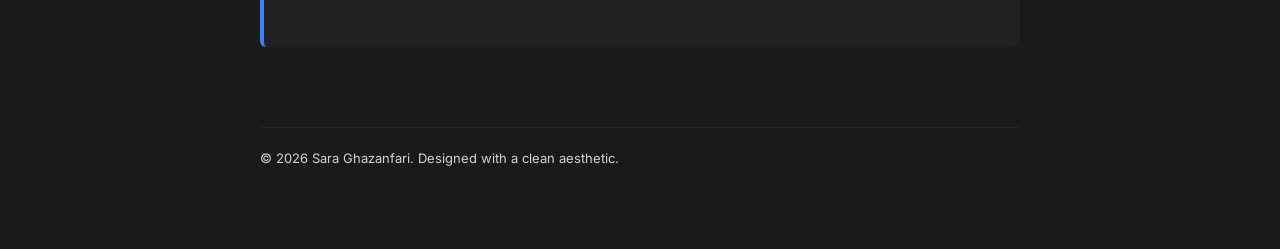
==== commit 240602a9: "update SYNCR research summary and news, refresh resume PDF Co-Authored-By: Claude Opus 5.5 <noreply@" ====
--- a/index.html
+++ b/index.html
@@ -61,14 +61,13 @@
           In <a href="https://arxiv.org/abs/2506.00318"><em>Chain-of-Frames</em></a> (CVPR 2026), I introduced a frame-aware reasoning approach for video understanding in MLLMs that produces explicit temporal grounding traces, leveraging synthetic data to teach models to anchor their reasoning in specific frames rather than treating videos as undifferentiated visual context. I have since extended this line of work from single-video to multi-video settings.
         </p>
         <p>
-          In my latest project, <a href="https://arxiv.org/abs/2605.08412"><em>SYNCR</em></a>, I introduce a controlled synthetic data generation pipeline for reasoning across video streams with programmatically verified grounding, which reveals substantial shortcomings in the cross-video reasoning capabilities of current MLLMs.
-        </p>
+          In my latest project, <a href="https://arxiv.org/abs/2609.37918"><em>SYNCR</em></a>, I introduce a simulator-grounded framework that uses the same task generators to both diagnose cross-video reasoning failures and test whether targeted supervision can fix them. Built on Habitat, Kubric, and CLEVRER, it derives answers from environment state across eight tasks spanning temporal alignment, spatial tracking, comparative reasoning, and holistic synthesis.        </p>
       </section>
 
       <section id="news">
         <h2>News</h2>
         <ul class="news-list">
-          <li><span class="date">Oct 2026</span><span class="news-text">Released our <a href="https://arxiv.org/abs/2609.37918">follow-up work</a> to <b>SYNCR</b> on arXiv.</span></li>
+          <li><span class="date">Oct 2026</span><span class="news-text"><a href="https://arxiv.org/abs/2609.37918">follow-up work</a> to <b>SYNCR</b> released on learning cross-video reasoning from simulation.</span></li>
           <!-- TODO: add workshop name/link -->
           <li><span class="date">Sep 2026</span><span class="news-text"><a href="https://arxiv.org/abs/2605.08412">SYNCR</a> was accepted to a <b>NeurIPS 2026 Workshop</b>.</span></li>
           <li><span class="date">Aug 2026</span><span class="news-text">Wrapped up my internship at <b>Apple</b>, where I worked on video temporal grounding.</span></li>
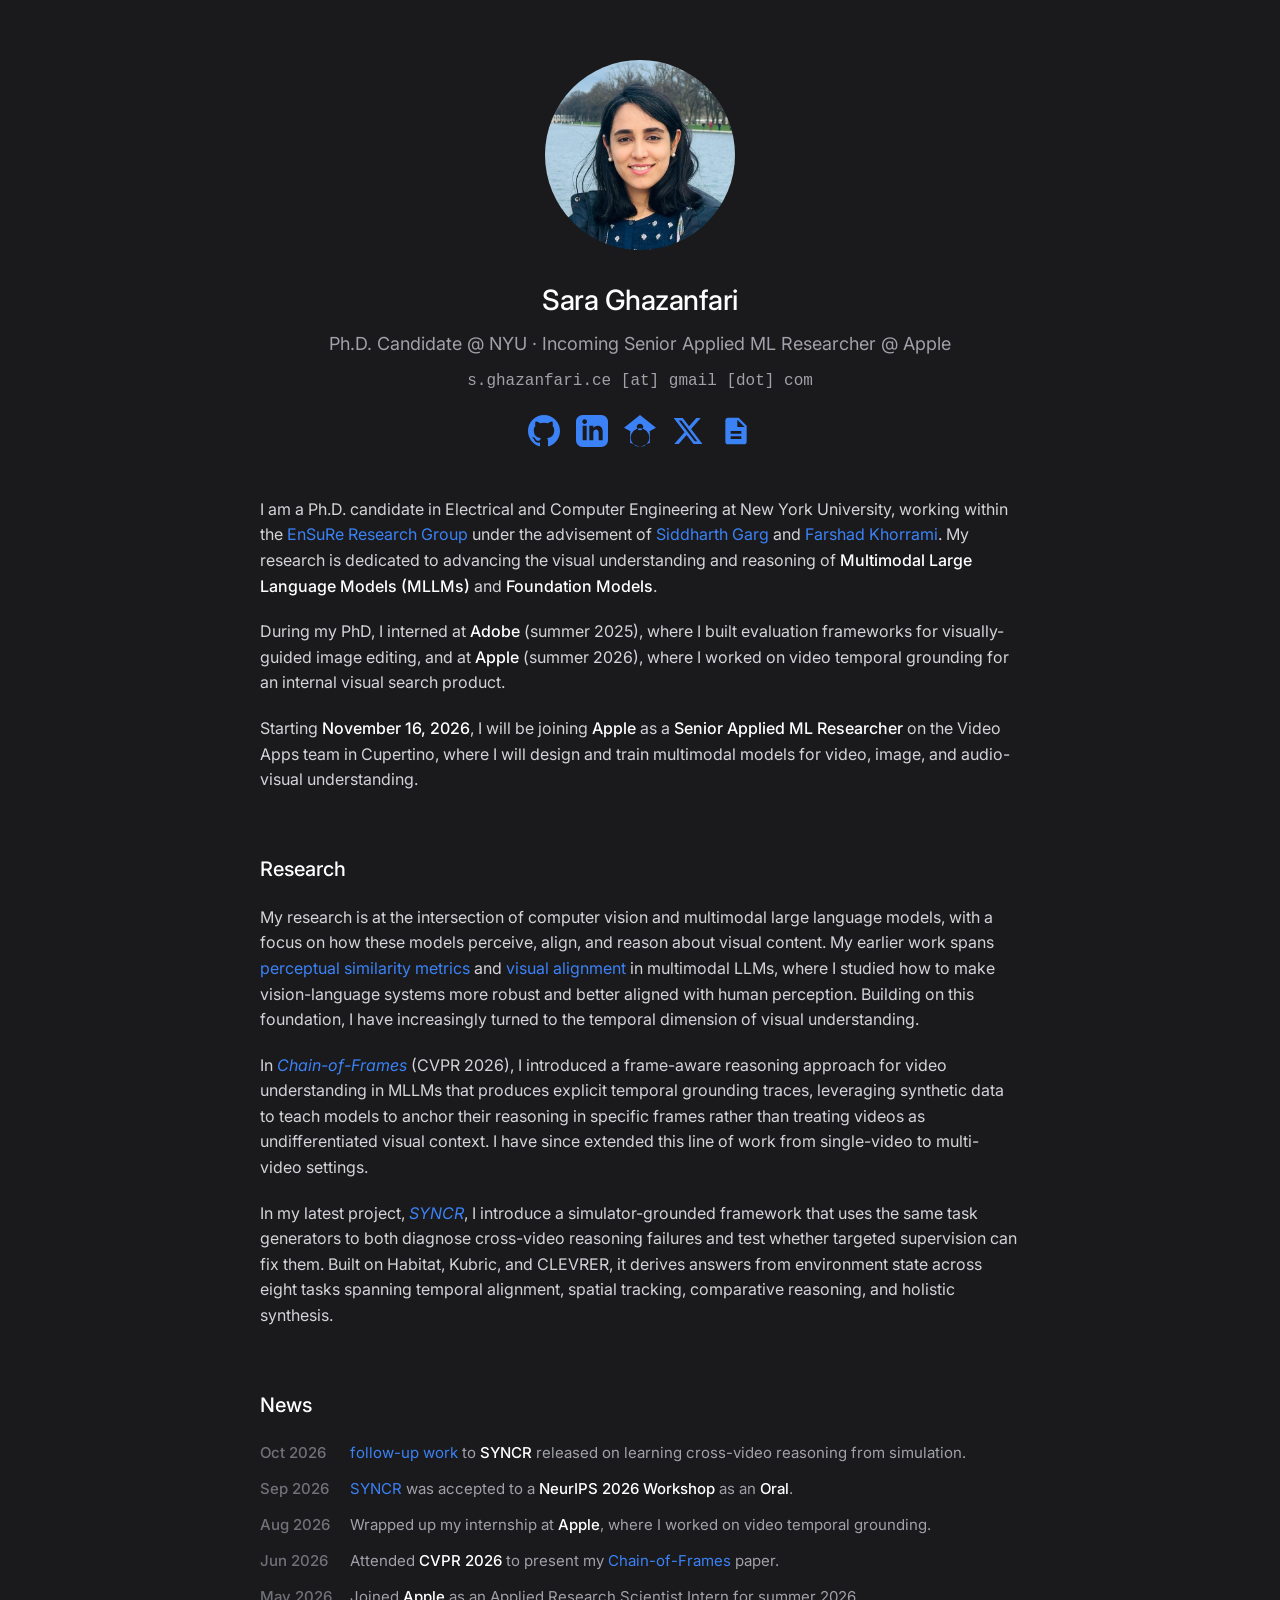
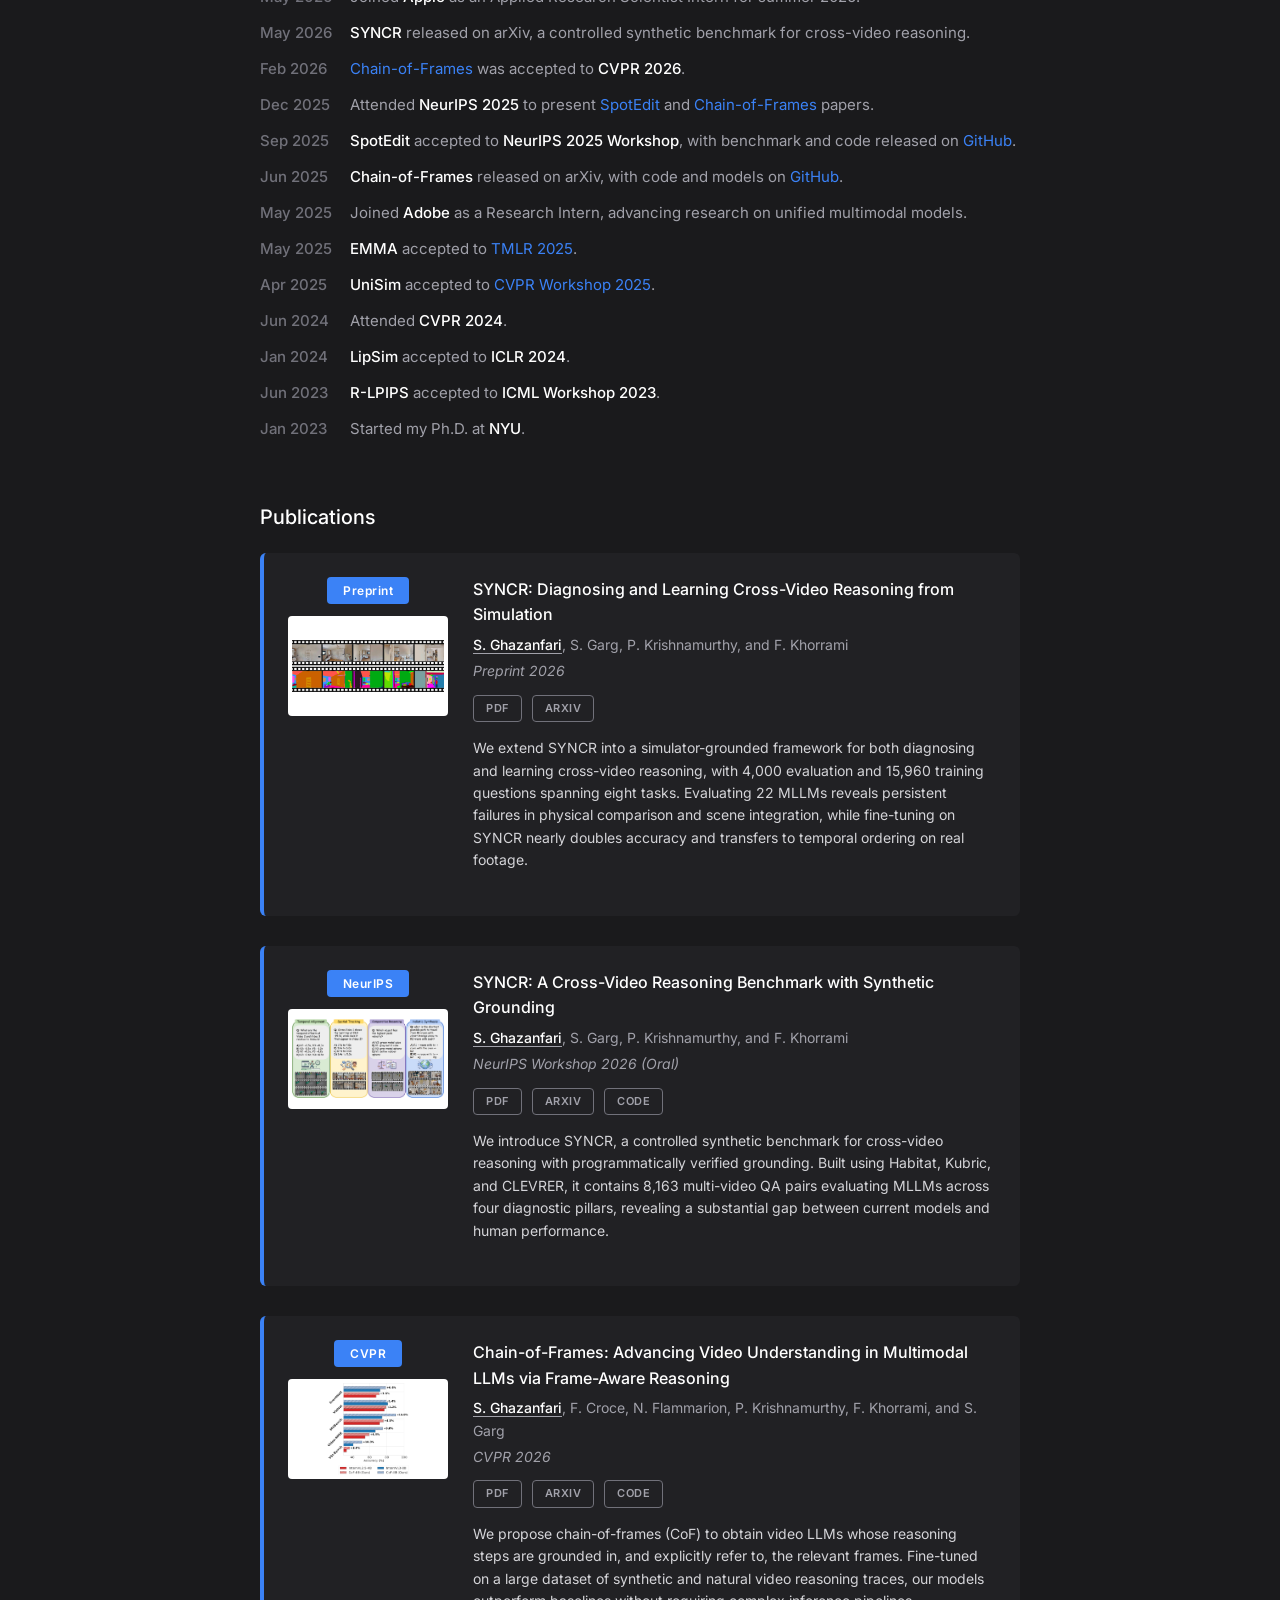
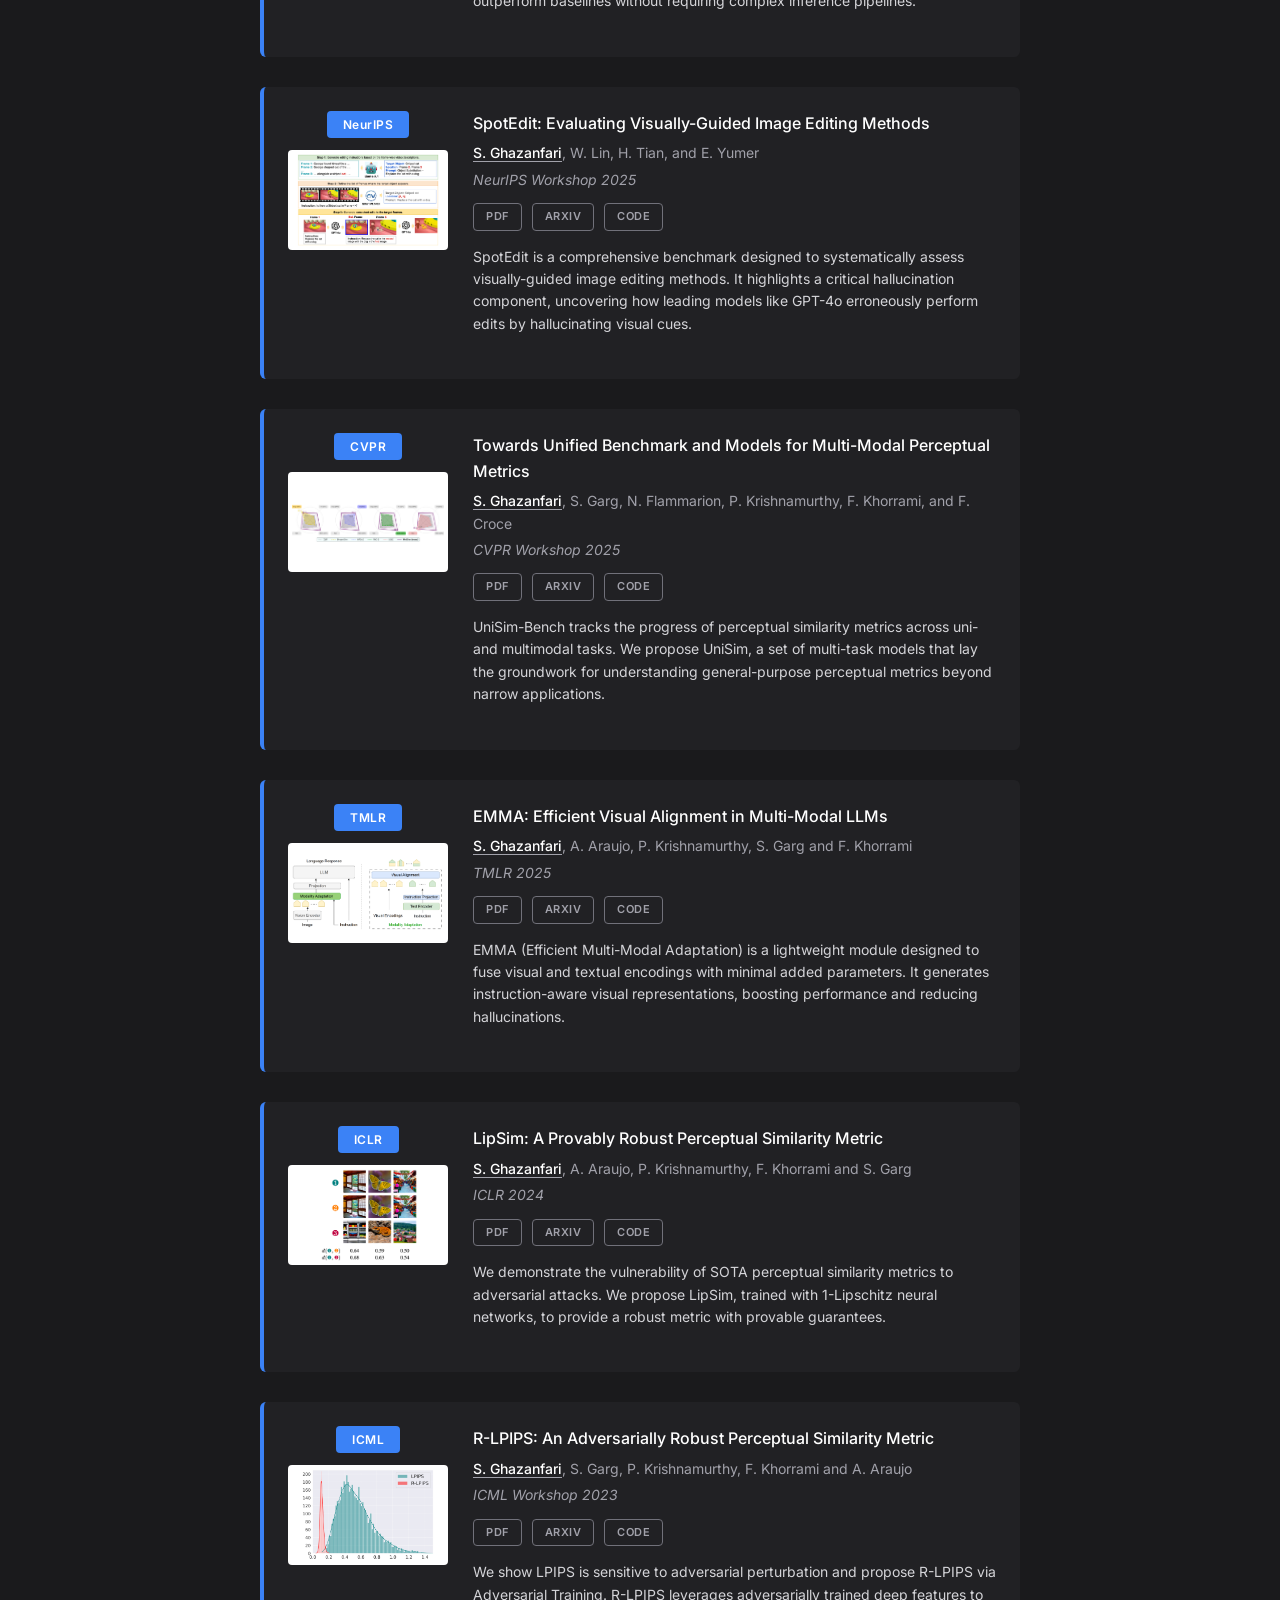
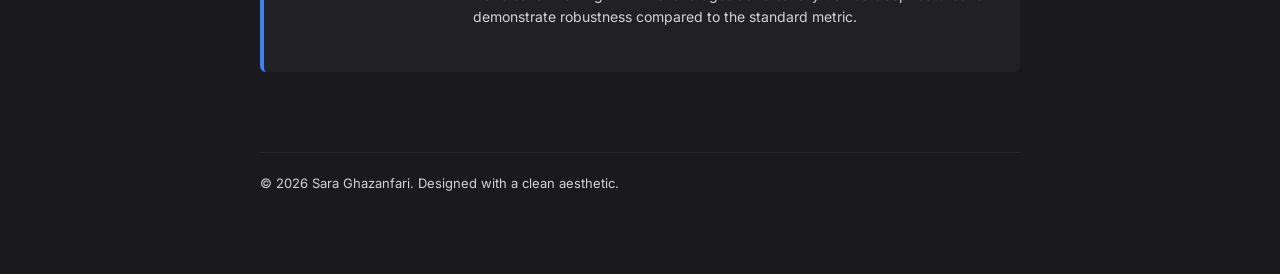
==== commit 039f43fc: "announce Apple role, update contact email, mark SYNCR oral, remove CoF page Co-Authored-By: Claude O" ====
--- a/index.html
+++ b/index.html
@@ -15,8 +15,8 @@
     <header class="profile-header">
       <img src="Data/sara5.png" alt="Sara Ghazanfari" class="profile-img">
       <h1 class="name">Sara Ghazanfari</h1>
-      <p class="subtitle">Ph.D. Candidate @ NYU</p>
-      <p class="email-obfuscated"><code>sg7457 [at] nyu [dot] edu</code></p>
+      <p class="subtitle">Ph.D. Candidate @ NYU · Incoming Senior Applied ML Researcher @ Apple</p>
+      <p class="email-obfuscated"><code>s.ghazanfari.ce [at] gmail [dot] com</code></p>
 
       <div class="social-icons">
         <a href="https://github.com/SaraGhazanfari" title="GitHub">
@@ -48,7 +48,7 @@
       </p>
 
       <p>
-        I will be graduating in <b>December 2026</b> and am actively seeking full-time research roles. My work and interests focus on advancing foundation models, multimodal reasoning, and visual understanding.
+        Starting <b>November 16, 2026</b>, I will be joining <b>Apple</b> as a <b>Senior Applied ML Researcher</b> on the Video Apps team in Cupertino, where I will design and train multimodal models for video, image, and audio-visual understanding.
       </p>
       </section>
 
@@ -69,7 +69,7 @@
         <ul class="news-list">
           <li><span class="date">Oct 2026</span><span class="news-text"><a href="https://arxiv.org/abs/2609.37918">follow-up work</a> to <b>SYNCR</b> released on learning cross-video reasoning from simulation.</span></li>
           <!-- TODO: add workshop name/link -->
-          <li><span class="date">Sep 2026</span><span class="news-text"><a href="https://arxiv.org/abs/2605.08412">SYNCR</a> was accepted to a <b>NeurIPS 2026 Workshop</b>.</span></li>
+          <li><span class="date">Sep 2026</span><span class="news-text"><a href="https://arxiv.org/abs/2605.08412">SYNCR</a> was accepted to a <b>NeurIPS 2026 Workshop</b> as an <b>Oral</b>.</span></li>
           <li><span class="date">Aug 2026</span><span class="news-text">Wrapped up my internship at <b>Apple</b>, where I worked on video temporal grounding.</span></li>
           <li><span class="date">Jun 2026</span><span class="news-text">Attended <b>CVPR 2026</b> to present my <a href="https://arxiv.org/pdf/2506.00318">Chain-of-Frames</a> paper.</span></li>
           <li><span class="date">May 2026</span><span class="news-text">Joined <b>Apple</b> as an Applied Research Scientist Intern for summer 2026.</span></li>
@@ -121,7 +121,7 @@
             <div class="pub-info">
               <a href="https://arxiv.org/abs/2605.08412" class="pub-title">SYNCR: A Cross-Video Reasoning Benchmark with Synthetic Grounding</a>
               <div class="pub-authors"><u><b>S. Ghazanfari</b></u>, S. Garg, P. Krishnamurthy, and F. Khorrami</div>
-              <div class="pub-venue"><em>NeurIPS Workshop 2026</em></div>
+              <div class="pub-venue"><em>NeurIPS Workshop 2026 (Oral)</em></div>
               <div class="pub-buttons">
                 <a href="https://arxiv.org/pdf/2605.08412" class="pub-btn">PDF</a>
                 <a href="https://arxiv.org/abs/2605.08412" class="pub-btn">ARXIV</a>
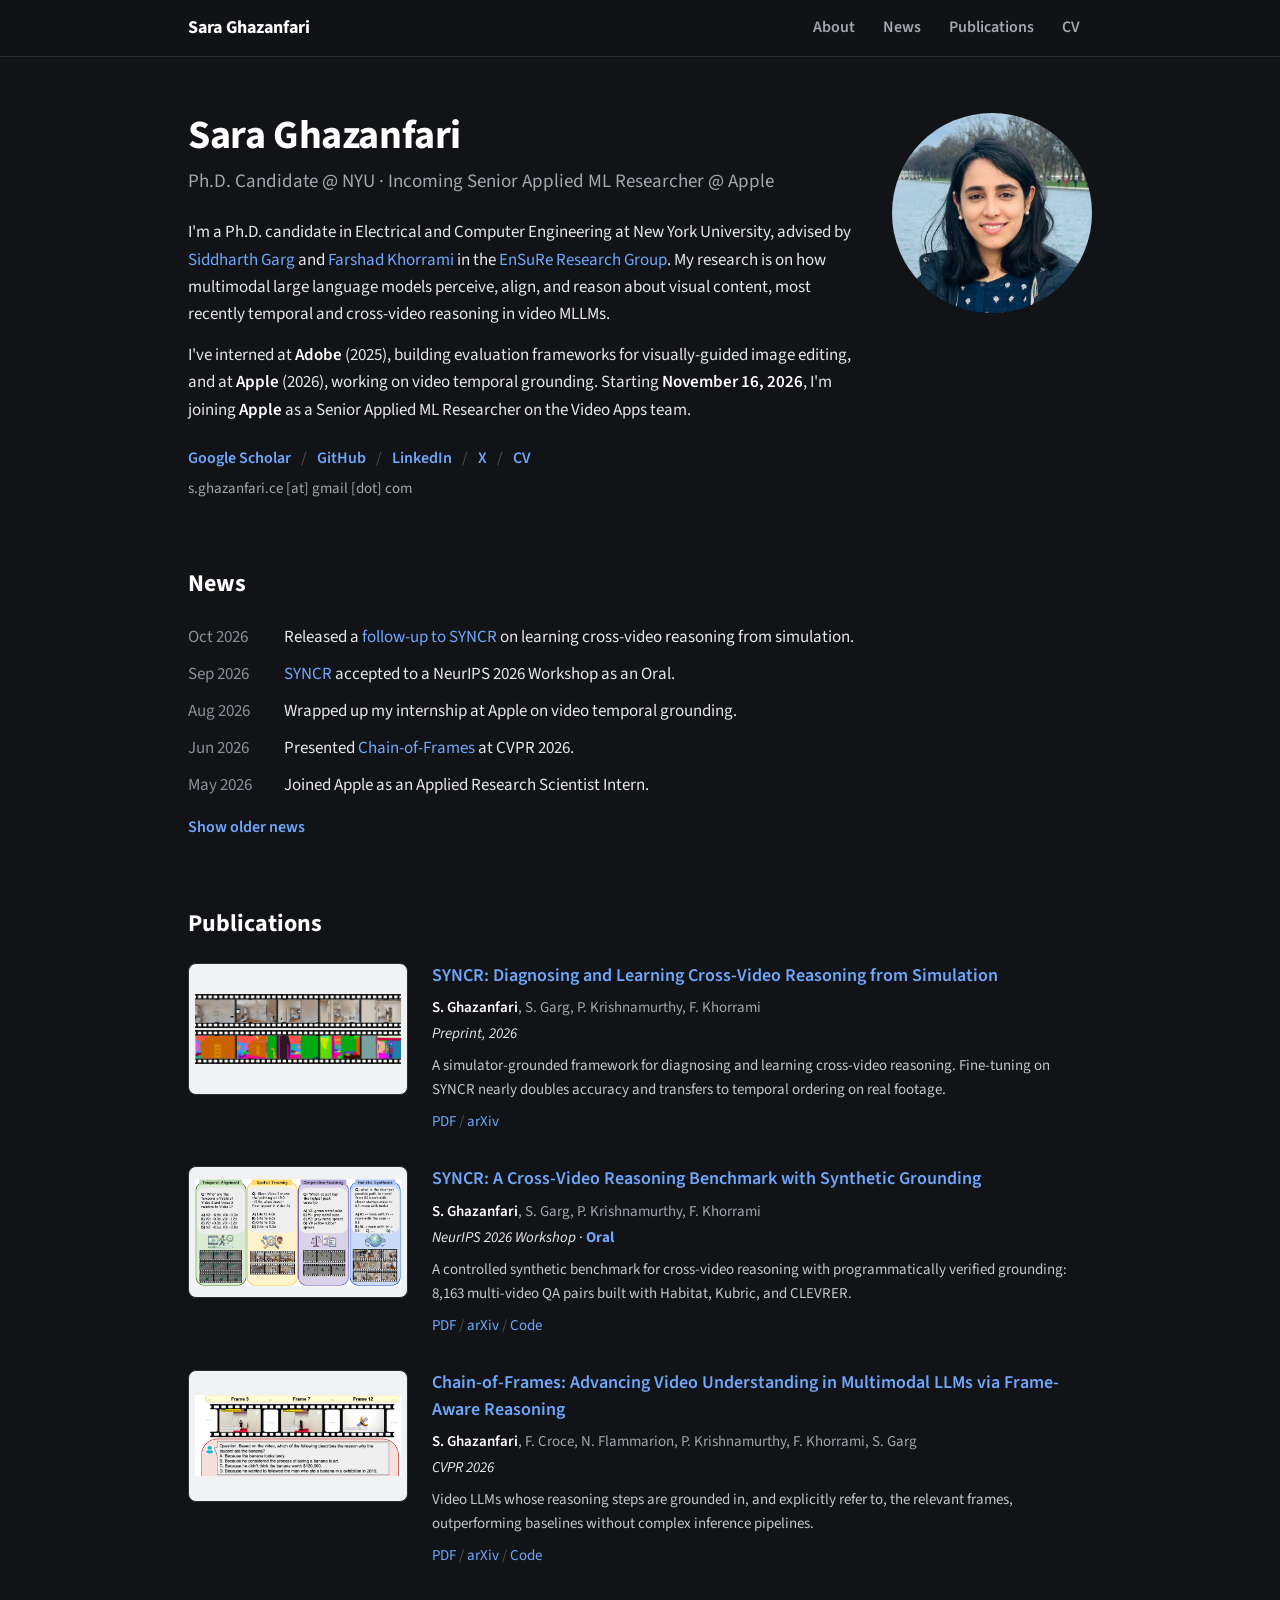
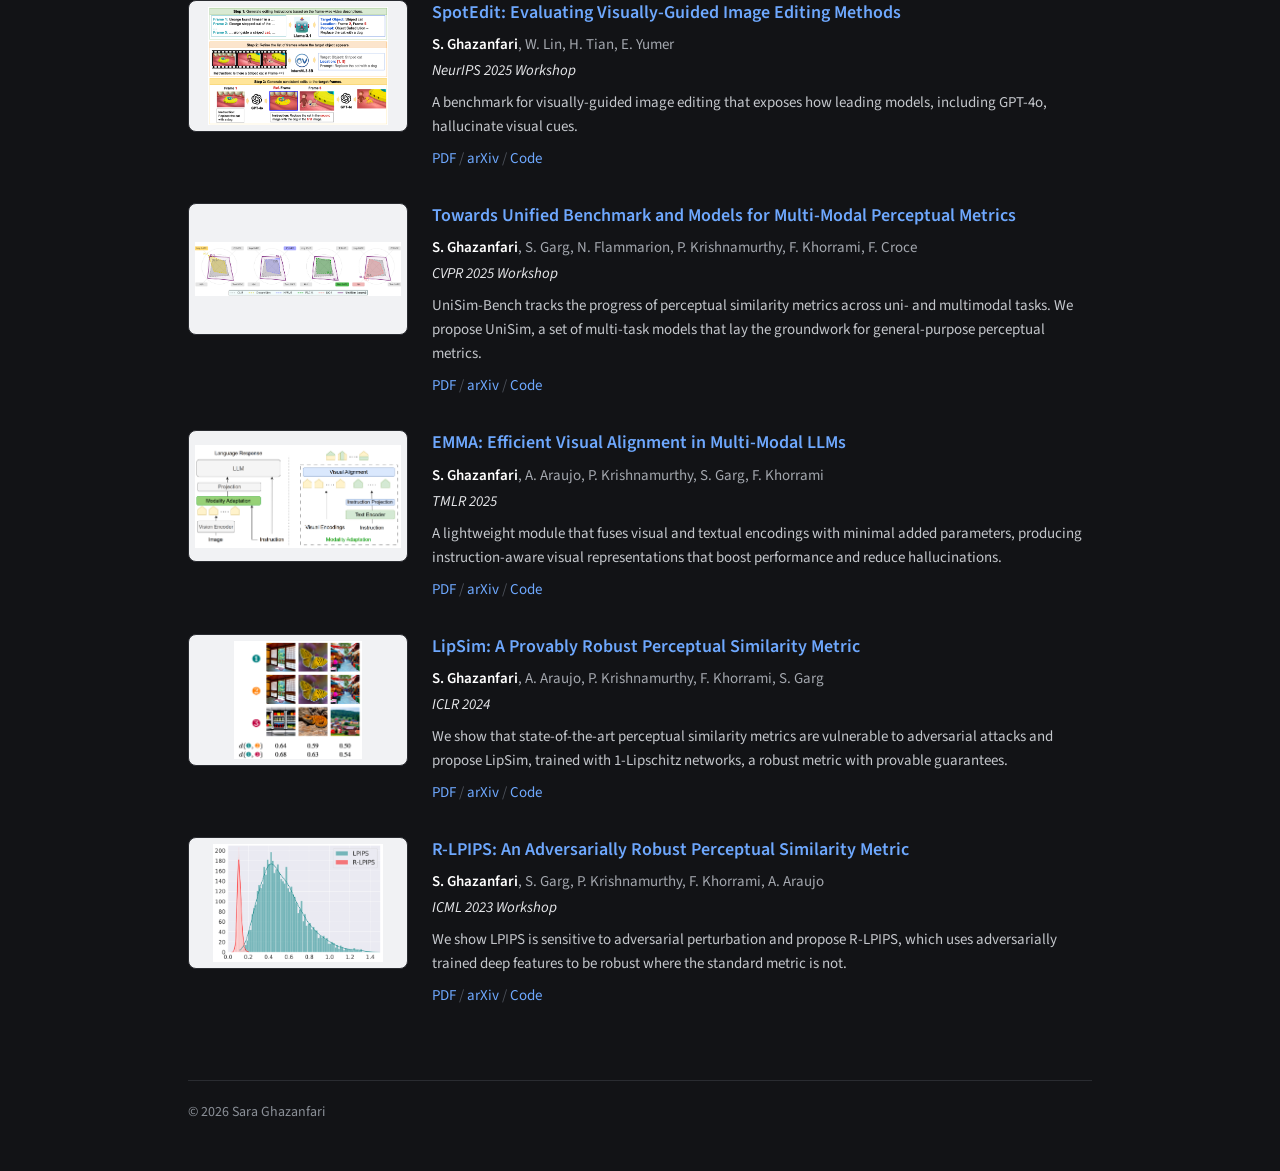
==== commit 81270ba2: "redesign homepage: classic layout in night theme with top nav bar - sticky top bar linking to About," ====
--- a/index.html
+++ b/index.html
@@ -5,257 +5,182 @@
   <meta name="viewport" content="width=device-width, initial-scale=1.0">
   <title>Sara Ghazanfari</title>
   <meta name="author" content="Sara Ghazanfari">
+  <meta name="theme-color" content="#121316">
+  <meta name="description" content="Sara Ghazanfari: Ph.D. candidate at NYU and incoming Senior Applied ML Researcher at Apple, working on multimodal LLMs and video understanding.">
+  <link rel="icon" type="image/png" href="Data/sara5.png">
+  <link rel="preconnect" href="https://fonts.googleapis.com">
+  <link rel="preconnect" href="https://fonts.gstatic.com" crossorigin>
+  <link href="https://fonts.googleapis.com/css2?family=Source+Sans+3:wght@400;600;700&display=swap" rel="stylesheet">
   <link rel="stylesheet" href="stylesheet.css">
-  <link rel="icon" type="image/jpg" href="Data/sara3.png">
-  <link href="https://fonts.googleapis.com/css2?family=Inter:wght@400;500;600;700&display=swap" rel="stylesheet">
 </head>
 <body>
-  <div class="container">
 
-    <header class="profile-header">
-      <img src="Data/sara5.png" alt="Sara Ghazanfari" class="profile-img">
-      <h1 class="name">Sara Ghazanfari</h1>
-      <p class="subtitle">Ph.D. Candidate @ NYU · Incoming Senior Applied ML Researcher @ Apple</p>
-      <p class="email-obfuscated"><code>s.ghazanfari.ce [at] gmail [dot] com</code></p>
+  <nav class="site-nav" aria-label="Sections">
+    <div class="site-nav-inner">
+      <a href="#about" class="site-nav-name">Sara Ghazanfari</a>
+      <ul class="site-nav-links">
+        <li><a href="#about">About</a></li>
+        <li><a href="#news">News</a></li>
+        <li><a href="#publications">Publications</a></li>
+        <li><a href="Data/Sara_Ghazanfari_CV.pdf">CV</a></li>
+      </ul>
+    </div>
+  </nav>
 
-      <div class="social-icons">
-        <a href="https://github.com/SaraGhazanfari" title="GitHub">
-          <svg viewBox="0 0 24 24"><path d="M12 0c-6.626 0-12 5.373-12 12 0 5.302 3.438 9.8 8.207 11.387.599.111.793-.261.793-.577v-2.234c-3.338.726-4.033-1.416-4.033-1.416-.546-1.387-1.333-1.756-1.333-1.756-1.089-.745.083-.729.083-.729 1.205.084 1.839 1.237 1.839 1.237 1.07 1.834 2.807 1.304 3.492.997.107-.775.418-1.305.762-1.604-2.665-.305-5.467-1.334-5.467-5.931 0-1.311.469-2.381 1.236-3.221-.124-.303-.535-1.524.117-3.176 0 0 1.008-.322 3.301 1.23.957-.266 1.983-.399 3.003-.404 1.02.005 2.047.138 3.006.404 2.291-1.552 3.297-1.23 3.297-1.23.653 1.653.242 2.874.118 3.176.77.84 1.235 1.911 1.235 3.221 0 4.609-2.807 5.624-5.479 5.921.43.372.823 1.102.823 2.222v3.293c0 .319.192.694.801.576 4.765-1.589 8.199-6.086 8.199-11.386 0-6.627-5.373-12-12-12z"/></svg>
-        </a>
-        <a href="https://www.linkedin.com/in/sara-ghazanfari-1a8b37163/" title="LinkedIn">
-          <svg viewBox="0 0 24 24"><path d="M19 0h-14c-2.761 0-5 2.239-5 5v14c0 2.761 2.239 5 5 5h14c2.762 0 5-2.239 5-5v-14c0-2.761-2.238-5-5-5zm-11 19h-3v-11h3v11zm-1.5-12.268c-.966 0-1.75-.79-1.75-1.764s.784-1.764 1.75-1.764 1.75.79 1.75 1.764-.783 1.764-1.75 1.764zm13.5 12.268h-3v-5.604c0-3.368-4-3.113-4 0v5.604h-3v-11h3v1.765c1.396-2.586 7-2.777 7 2.476v6.759z"/></svg>
-        </a>
-        <a href="https://scholar.google.com/citations?user=0dMW47QAAAAJ&hl=en" title="Google Scholar">
-          <svg viewBox="0 0 24 24"><path d="M12 24a7 7 0 1 1 0-14 7 7 0 0 1 0 14zm0-24L0 9.5l4.838 2.735c-.143.467-.22 .966-.22 1.481v2.535l-.01.006v4.618l7.392 3.125 7.392-3.125v-4.618l-.01-.006v-2.535c0-.515-.077-1.014-.22-1.481L24 9.5 12 0zm0 11.458c-1.353 0-2.458-1.105-2.458-2.458S10.647 6.542 12 6.542s2.458 1.105 2.458 2.458-1.105 2.458-2.458 2.458z"/></svg>
-        </a>
-        <a href="https://twitter.com/SaraGhznfri" title="X (Twitter)">
-          <svg viewBox="0 0 24 24"><path d="M18.244 2.25h3.308l-7.227 8.26 8.502 11.24H16.17l-5.214-6.817L4.99 21.75H1.68l7.73-8.835L1.254 2.25H8.08l4.713 6.231zm-1.161 17.52h1.833L7.084 4.126H5.117z"/></svg>
-        </a>
-        <a href="Data/Sara_Ghazanfari_CV.pdf" title="Resume">
-          <svg viewBox="0 0 24 24"><path d="M14 2H6c-1.1 0-1.99.9-1.99 2L4 20c0 1.1.89 2 1.99 2H18c1.1 0 2-.9 2-2V8l-6-6zm2 16H8v-2h8v2zm0-4H8v-2h8v2zm-3-5V3.5L18.5 9H13z"/></svg>
-        </a>
+  <main class="container">
+
+    <section id="about" class="profile">
+      <img src="Data/sara5.png" alt="Portrait of Sara Ghazanfari" class="profile-img">
+      <div class="profile-text">
+        <h1 class="name">Sara Ghazanfari</h1>
+        <p class="subtitle">Ph.D. Candidate @ NYU · Incoming Senior Applied ML Researcher @ Apple</p>
+        <p class="bio">
+          I'm a Ph.D. candidate in Electrical and Computer Engineering at New York University, advised by <a href="https://engineering.nyu.edu/faculty/siddharth-garg">Siddharth Garg</a> and <a href="https://engineering.nyu.edu/faculty/farshad-khorrami">Farshad Khorrami</a> in the <a href="https://wp.nyu.edu/ensure_group/">EnSuRe Research Group</a>. My research is on how multimodal large language models perceive, align, and reason about visual content, most recently temporal and cross-video reasoning in video MLLMs.
+        </p>
+        <p class="bio">
+          I've interned at <b>Adobe</b> (2025), building evaluation frameworks for visually-guided image editing, and at <b>Apple</b> (2026), working on video temporal grounding. Starting <b>November 16, 2026</b>, I'm joining <b>Apple</b> as a Senior Applied ML Researcher on the Video Apps team.
+        </p>
+        <p class="profile-links">
+          <a href="https://scholar.google.com/citations?user=0dMW47QAAAAJ&amp;hl=en">Google Scholar</a>
+          <span class="sep" aria-hidden="true">/</span>
+          <a href="https://github.com/SaraGhazanfari">GitHub</a>
+          <span class="sep" aria-hidden="true">/</span>
+          <a href="https://www.linkedin.com/in/sara-ghazanfari-1a8b37163/">LinkedIn</a>
+          <span class="sep" aria-hidden="true">/</span>
+          <a href="https://twitter.com/SaraGhznfri">X</a>
+          <span class="sep" aria-hidden="true">/</span>
+          <a href="Data/Sara_Ghazanfari_CV.pdf">CV</a>
+        </p>
+        <p class="email">s.ghazanfari.ce [at] gmail [dot] com</p>
       </div>
-    </header>
+    </section>
 
-    <main class="content">
-      <section id="about">
-       <p>
-        I am a Ph.D. candidate in Electrical and Computer Engineering at New York University, working within the <a href="https://wp.nyu.edu/ensure_group/">EnSuRe Research Group</a> under the advisement of <a href="https://engineering.nyu.edu/faculty/siddharth-garg">Siddharth Garg</a> and <a href="https://engineering.nyu.edu/faculty/farshad-khorrami">Farshad Khorrami</a>. My research is dedicated to advancing the visual understanding and reasoning of <b>Multimodal Large Language Models (MLLMs)</b> and <b>Foundation Models</b>.
-      </p>
+    <section id="news">
+      <h2>News</h2>
+      <ul class="news-list">
+        <li><span class="date">Oct 2026</span><span class="news-text">Released a <a href="https://arxiv.org/abs/2609.37918">follow-up to SYNCR</a> on learning cross-video reasoning from simulation.</span></li>
+        <!-- TODO: add workshop name/link -->
+        <li><span class="date">Sep 2026</span><span class="news-text"><a href="https://arxiv.org/abs/2605.08412">SYNCR</a> accepted to a NeurIPS 2026 Workshop as an Oral.</span></li>
+        <li><span class="date">Aug 2026</span><span class="news-text">Wrapped up my internship at Apple on video temporal grounding.</span></li>
+        <li><span class="date">Jun 2026</span><span class="news-text">Presented <a href="https://arxiv.org/abs/2506.00318">Chain-of-Frames</a> at CVPR 2026.</span></li>
+        <li><span class="date">May 2026</span><span class="news-text">Joined Apple as an Applied Research Scientist Intern.</span></li>
+      </ul>
+      <details class="news-more">
+        <summary><span class="when-closed">Show older news</span><span class="when-open">Hide older news</span></summary>
+        <ul class="news-list">
+          <li><span class="date">May 2026</span><span class="news-text">SYNCR released on arXiv, a controlled synthetic benchmark for cross-video reasoning.</span></li>
+          <li><span class="date">Feb 2026</span><span class="news-text"><a href="https://arxiv.org/abs/2506.00318">Chain-of-Frames</a> accepted to CVPR 2026.</span></li>
+          <li><span class="date">Dec 2025</span><span class="news-text">Attended NeurIPS 2025 to present <a href="https://arxiv.org/abs/2508.18159">SpotEdit</a> and <a href="https://arxiv.org/abs/2506.00318">Chain-of-Frames</a>.</span></li>
+          <li><span class="date">Sep 2025</span><span class="news-text">SpotEdit accepted to a NeurIPS 2025 Workshop, with benchmark and code released on <a href="https://github.com/SaraGhazanfari/SpotEdit">GitHub</a>.</span></li>
+          <li><span class="date">Jun 2025</span><span class="news-text">Chain-of-Frames released on arXiv, with code and models on <a href="https://github.com/SaraGhazanfari/CoF">GitHub</a>.</span></li>
+          <li><span class="date">May 2025</span><span class="news-text">Joined Adobe as a Research Intern, advancing research on unified multimodal models.</span></li>
+          <li><span class="date">May 2025</span><span class="news-text">EMMA accepted to <a href="https://openreview.net/pdf?id=lbrO3bGpeO">TMLR 2025</a>.</span></li>
+          <li><span class="date">Apr 2025</span><span class="news-text">UniSim accepted to a <a href="https://sites.google.com/view/eval-fomo-2-cvpr/home">CVPR 2025 Workshop</a>.</span></li>
+          <li><span class="date">Jun 2024</span><span class="news-text">Attended CVPR 2024.</span></li>
+          <li><span class="date">Jan 2024</span><span class="news-text">LipSim accepted to ICLR 2024.</span></li>
+          <li><span class="date">Jun 2023</span><span class="news-text">R-LPIPS accepted to an ICML 2023 Workshop.</span></li>
+          <li><span class="date">Jan 2023</span><span class="news-text">Started my Ph.D. at NYU.</span></li>
+        </ul>
+      </details>
+    </section>
 
-      <p>
-        During my PhD, I interned at <b>Adobe</b> (summer 2025), where I built evaluation frameworks for visually-guided image editing, and at <b>Apple</b> (summer 2026), where I worked on video temporal grounding for an internal visual search product.
-      </p>
+    <section id="publications">
+      <h2>Publications</h2>
+      <div class="pub-list">
 
-      <p>
-        Starting <b>November 16, 2026</b>, I will be joining <b>Apple</b> as a <b>Senior Applied ML Researcher</b> on the Video Apps team in Cupertino, where I will design and train multimodal models for video, image, and audio-visual understanding.
-      </p>
-      </section>
+        <article class="pub">
+          <img class="pub-img" src="Data/syncr_v2.png" alt="SYNCR teaser: paired video frames and segmentation maps">
+          <div class="pub-info">
+            <a href="https://arxiv.org/abs/2609.37918" class="pub-title">SYNCR: Diagnosing and Learning Cross-Video Reasoning from Simulation</a>
+            <p class="pub-authors"><b>S. Ghazanfari</b>, S. Garg, P. Krishnamurthy, F. Khorrami</p>
+            <p class="pub-venue"><i>Preprint, 2026</i></p>
+            <p class="pub-desc">A simulator-grounded framework for diagnosing and learning cross-video reasoning. Fine-tuning on SYNCR nearly doubles accuracy and transfers to temporal ordering on real footage.</p>
+            <p class="pub-links"><a href="https://arxiv.org/pdf/2609.37918">PDF</a> <span class="sep" aria-hidden="true">/</span> <a href="https://arxiv.org/abs/2609.37918">arXiv</a></p>
+          </div>
+        </article>
 
-      <section id="research">
-        <h2>Research</h2>
-        <p>
-          My research is at the intersection of computer vision and multimodal large language models, with a focus on how these models perceive, align, and reason about visual content. My earlier work spans <a href="https://arxiv.org/abs/2412.10594">perceptual similarity metrics</a> and <a href="https://arxiv.org/abs/2410.02080">visual alignment</a> in multimodal LLMs, where I studied how to make vision-language systems more robust and better aligned with human perception. Building on this foundation, I have increasingly turned to the temporal dimension of visual understanding.
-        </p>
-        <p>
-          In <a href="https://arxiv.org/abs/2506.00318"><em>Chain-of-Frames</em></a> (CVPR 2026), I introduced a frame-aware reasoning approach for video understanding in MLLMs that produces explicit temporal grounding traces, leveraging synthetic data to teach models to anchor their reasoning in specific frames rather than treating videos as undifferentiated visual context. I have since extended this line of work from single-video to multi-video settings.
-        </p>
-        <p>
-          In my latest project, <a href="https://arxiv.org/abs/2609.37918"><em>SYNCR</em></a>, I introduce a simulator-grounded framework that uses the same task generators to both diagnose cross-video reasoning failures and test whether targeted supervision can fix them. Built on Habitat, Kubric, and CLEVRER, it derives answers from environment state across eight tasks spanning temporal alignment, spatial tracking, comparative reasoning, and holistic synthesis.        </p>
-      </section>
+        <article class="pub">
+          <img class="pub-img" src="Data/syncr_teaser.png" alt="SYNCR benchmark overview">
+          <div class="pub-info">
+            <a href="https://arxiv.org/abs/2605.08412" class="pub-title">SYNCR: A Cross-Video Reasoning Benchmark with Synthetic Grounding</a>
+            <p class="pub-authors"><b>S. Ghazanfari</b>, S. Garg, P. Krishnamurthy, F. Khorrami</p>
+            <p class="pub-venue"><i>NeurIPS 2026 Workshop</i> · <span class="oral">Oral</span></p>
+            <p class="pub-desc">A controlled synthetic benchmark for cross-video reasoning with programmatically verified grounding: 8,163 multi-video QA pairs built with Habitat, Kubric, and CLEVRER.</p>
+            <p class="pub-links"><a href="https://arxiv.org/pdf/2605.08412">PDF</a> <span class="sep" aria-hidden="true">/</span> <a href="https://arxiv.org/abs/2605.08412">arXiv</a> <span class="sep" aria-hidden="true">/</span> <a href="https://github.com/SaraGhazanfari/SYNCR">Code</a></p>
+          </div>
+        </article>
 
-      <section id="news">
-        <h2>News</h2>
-        <ul class="news-list">
-          <li><span class="date">Oct 2026</span><span class="news-text"><a href="https://arxiv.org/abs/2609.37918">follow-up work</a> to <b>SYNCR</b> released on learning cross-video reasoning from simulation.</span></li>
-          <!-- TODO: add workshop name/link -->
-          <li><span class="date">Sep 2026</span><span class="news-text"><a href="https://arxiv.org/abs/2605.08412">SYNCR</a> was accepted to a <b>NeurIPS 2026 Workshop</b> as an <b>Oral</b>.</span></li>
-          <li><span class="date">Aug 2026</span><span class="news-text">Wrapped up my internship at <b>Apple</b>, where I worked on video temporal grounding.</span></li>
-          <li><span class="date">Jun 2026</span><span class="news-text">Attended <b>CVPR 2026</b> to present my <a href="https://arxiv.org/pdf/2506.00318">Chain-of-Frames</a> paper.</span></li>
-          <li><span class="date">May 2026</span><span class="news-text">Joined <b>Apple</b> as an Applied Research Scientist Intern for summer 2026.</span></li>
-          <li><span class="date">May 2026</span><span class="news-text"><b>SYNCR</b> released on arXiv, a controlled synthetic benchmark for cross-video reasoning.</span></li>
-          <li><span class="date">Feb 2026</span><span class="news-text"><a href="https://arxiv.org/pdf/2506.00318">Chain-of-Frames</a> was accepted to <b>CVPR 2026</b>.</span></li>
-          <li><span class="date">Dec 2025</span><span class="news-text">Attended <b>NeurIPS 2025</b> to present <a href="https://arxiv.org/pdf/2508.18159">SpotEdit</a> and <a href="https://arxiv.org/pdf/2506.00318">Chain-of-Frames</a> papers.</span></li>
-          <li><span class="date">Sep 2025</span><span class="news-text"><b>SpotEdit</b> accepted to <b>NeurIPS 2025 Workshop</b>, with benchmark and code released on <a href="https://github.com/SaraGhazanfari/SpotEdit">GitHub</a>.</span></li>
-          <li><span class="date">Jun 2025</span><span class="news-text"><b>Chain-of-Frames</b> released on arXiv, with code and models on <a href="https://github.com/SaraGhazanfari/CoF">GitHub</a>.</span></li>
-          <li><span class="date">May 2025</span><span class="news-text">Joined <b>Adobe</b> as a Research Intern, advancing research on unified multimodal models.</span></li>
-          <li><span class="date">May 2025</span><span class="news-text"><b>EMMA</b> accepted to <a href="https://openreview.net/pdf?id=lbrO3bGpeO">TMLR 2025</a>.</span></li>
-          <li><span class="date">Apr 2025</span><span class="news-text"><b>UniSim</b> accepted to <a href="https://sites.google.com/view/eval-fomo-2-cvpr/home">CVPR Workshop 2025</a>.</span></li>
-          <li><span class="date">Jun 2024</span><span class="news-text">Attended <b>CVPR 2024</b>.</span></li>
-          <li><span class="date">Jan 2024</span><span class="news-text"><b>LipSim</b> accepted to <b>ICLR 2024</b>.</span></li>
-          <li><span class="date">Jun 2023</span><span class="news-text"><b>R-LPIPS</b> accepted to <b>ICML Workshop 2023</b>.</span></li>
-          <li><span class="date">Jan 2023</span><span class="news-text">Started my Ph.D. at <b>NYU</b>.</span></li>
-        </ul>
-      </section>
+        <article class="pub">
+          <img class="pub-img" src="Data/cof_crop.png" alt="Chain-of-Frames example: reasoning that cites frames 3, 7 and 12">
+          <div class="pub-info">
+            <a href="https://arxiv.org/abs/2506.00318" class="pub-title">Chain-of-Frames: Advancing Video Understanding in Multimodal LLMs via Frame-Aware Reasoning</a>
+            <p class="pub-authors"><b>S. Ghazanfari</b>, F. Croce, N. Flammarion, P. Krishnamurthy, F. Khorrami, S. Garg</p>
+            <p class="pub-venue"><i>CVPR 2026</i></p>
+            <p class="pub-desc">Video LLMs whose reasoning steps are grounded in, and explicitly refer to, the relevant frames, outperforming baselines without complex inference pipelines.</p>
+            <p class="pub-links"><a href="https://arxiv.org/pdf/2506.00318">PDF</a> <span class="sep" aria-hidden="true">/</span> <a href="https://arxiv.org/abs/2506.00318">arXiv</a> <span class="sep" aria-hidden="true">/</span> <a href="https://github.com/SaraGhazanfari/CoF">Code</a></p>
+          </div>
+        </article>
 
-      <section id="publications">
-        <h2>Publications</h2>
-        <div class="pub-list">
+        <article class="pub">
+          <img class="pub-img" src="Data/spotedit_teaser.png" alt="SpotEdit benchmark overview">
+          <div class="pub-info">
+            <a href="https://arxiv.org/abs/2508.18159" class="pub-title">SpotEdit: Evaluating Visually-Guided Image Editing Methods</a>
+            <p class="pub-authors"><b>S. Ghazanfari</b>, W. Lin, H. Tian, E. Yumer</p>
+            <p class="pub-venue"><i>NeurIPS 2025 Workshop</i></p>
+            <p class="pub-desc">A benchmark for visually-guided image editing that exposes how leading models, including GPT-4o, hallucinate visual cues.</p>
+            <p class="pub-links"><a href="https://arxiv.org/pdf/2508.18159">PDF</a> <span class="sep" aria-hidden="true">/</span> <a href="https://arxiv.org/abs/2508.18159">arXiv</a> <span class="sep" aria-hidden="true">/</span> <a href="https://github.com/SaraGhazanfari/SpotEdit">Code</a></p>
+          </div>
+        </article>
 
-          <div class="pub-item">
-            <div class="pub-image-wrapper">
-              <span class="venue-badge">Preprint</span>
-              <div class="pub-image">
-                <img src="Data/syncr_v2.png" alt="SYNCR: Diagnosing and Learning Cross-Video Reasoning">
-              </div>
-            </div>
-            <div class="pub-info">
-              <a href="https://arxiv.org/abs/2609.37918" class="pub-title">SYNCR: Diagnosing and Learning Cross-Video Reasoning from Simulation</a>
-              <div class="pub-authors"><u><b>S. Ghazanfari</b></u>, S. Garg, P. Krishnamurthy, and F. Khorrami</div>
-              <div class="pub-venue"><em>Preprint 2026</em></div>
-              <div class="pub-buttons">
-                <a href="https://arxiv.org/pdf/2609.37918" class="pub-btn">PDF</a>
-                <a href="https://arxiv.org/abs/2609.37918" class="pub-btn">ARXIV</a>
-              </div>
-              <p class="pub-desc">We extend SYNCR into a simulator-grounded framework for both diagnosing and learning cross-video reasoning, with 4,000 evaluation and 15,960 training questions spanning eight tasks. Evaluating 22 MLLMs reveals persistent failures in physical comparison and scene integration, while fine-tuning on SYNCR nearly doubles accuracy and transfers to temporal ordering on real footage.</p>
-            </div>
+        <article class="pub">
+          <img class="pub-img" src="Data/radar_plot.png" alt="UniSim results across perceptual tasks">
+          <div class="pub-info">
+            <a href="https://arxiv.org/abs/2412.10594" class="pub-title">Towards Unified Benchmark and Models for Multi-Modal Perceptual Metrics</a>
+            <p class="pub-authors"><b>S. Ghazanfari</b>, S. Garg, N. Flammarion, P. Krishnamurthy, F. Khorrami, F. Croce</p>
+            <p class="pub-venue"><i>CVPR 2025 Workshop</i></p>
+            <p class="pub-desc">UniSim-Bench tracks the progress of perceptual similarity metrics across uni- and multimodal tasks. We propose UniSim, a set of multi-task models that lay the groundwork for general-purpose perceptual metrics.</p>
+            <p class="pub-links"><a href="https://arxiv.org/pdf/2412.10594">PDF</a> <span class="sep" aria-hidden="true">/</span> <a href="https://arxiv.org/abs/2412.10594">arXiv</a> <span class="sep" aria-hidden="true">/</span> <a href="https://github.com/SaraGhazanfari/UniSim">Code</a></p>
           </div>
+        </article>
 
-          <div class="pub-item">
-            <div class="pub-image-wrapper">
-              <span class="venue-badge">NeurIPS</span>
-              <div class="pub-image">
-                <img src="Data/syncr_teaser.png" alt="SYNCR Framework">
-              </div>
-            </div>
-            <div class="pub-info">
-              <a href="https://arxiv.org/abs/2605.08412" class="pub-title">SYNCR: A Cross-Video Reasoning Benchmark with Synthetic Grounding</a>
-              <div class="pub-authors"><u><b>S. Ghazanfari</b></u>, S. Garg, P. Krishnamurthy, and F. Khorrami</div>
-              <div class="pub-venue"><em>NeurIPS Workshop 2026 (Oral)</em></div>
-              <div class="pub-buttons">
-                <a href="https://arxiv.org/pdf/2605.08412" class="pub-btn">PDF</a>
-                <a href="https://arxiv.org/abs/2605.08412" class="pub-btn">ARXIV</a>
-                <a href="https://github.com/SaraGhazanfari/SYNCR" class="pub-btn">CODE</a>
-              </div>
-              <p class="pub-desc">We introduce SYNCR, a controlled synthetic benchmark for cross-video reasoning with programmatically verified grounding. Built using Habitat, Kubric, and CLEVRER, it contains 8,163 multi-video QA pairs evaluating MLLMs across four diagnostic pillars, revealing a substantial gap between current models and human performance.</p>
-            </div>
+        <article class="pub">
+          <img class="pub-img" src="Data/emma.png" alt="EMMA architecture">
+          <div class="pub-info">
+            <a href="https://arxiv.org/abs/2410.02080" class="pub-title">EMMA: Efficient Visual Alignment in Multi-Modal LLMs</a>
+            <p class="pub-authors"><b>S. Ghazanfari</b>, A. Araujo, P. Krishnamurthy, S. Garg, F. Khorrami</p>
+            <p class="pub-venue"><i>TMLR 2025</i></p>
+            <p class="pub-desc">A lightweight module that fuses visual and textual encodings with minimal added parameters, producing instruction-aware visual representations that boost performance and reduce hallucinations.</p>
+            <p class="pub-links"><a href="https://arxiv.org/pdf/2410.02080">PDF</a> <span class="sep" aria-hidden="true">/</span> <a href="https://arxiv.org/abs/2410.02080">arXiv</a> <span class="sep" aria-hidden="true">/</span> <a href="https://github.com/SaraGhazanfari/EMMA">Code</a></p>
           </div>
+        </article>
 
-          <div class="pub-item">
-            <div class="pub-image-wrapper">
-              <span class="venue-badge">CVPR</span>
-              <div class="pub-image">
-                <img src="Data/cof_acc.png" alt="Chain-of-Frames">
-              </div>
-            </div>
-            <div class="pub-info">
-              <a href="https://arxiv.org/abs/2506.00318" class="pub-title">Chain-of-Frames: Advancing Video Understanding in Multimodal LLMs via Frame-Aware Reasoning</a>
-              <div class="pub-authors"><u><b>S. Ghazanfari</b></u>, F. Croce, N. Flammarion, P. Krishnamurthy, F. Khorrami, and S. Garg</div>
-              <div class="pub-venue"><em>CVPR 2026</em></div>
-              <div class="pub-buttons">
-                <a href="https://arxiv.org/pdf/2506.00318" class="pub-btn">PDF</a>
-                <a href="https://arxiv.org/abs/2506.00318" class="pub-btn">ARXIV</a>
-                <a href="https://github.com/SaraGhazanfari/CoF" class="pub-btn">CODE</a>
-              </div>
-              <p class="pub-desc">We propose chain-of-frames (CoF) to obtain video LLMs whose reasoning steps are grounded in, and explicitly refer to, the relevant frames. Fine-tuned on a large dataset of synthetic and natural video reasoning traces, our models outperform baselines without requiring complex inference pipelines.</p>
-            </div>
+        <article class="pub">
+          <img class="pub-img" src="Data/lipsim_ex.png" alt="LipSim adversarial examples">
+          <div class="pub-info">
+            <a href="https://arxiv.org/abs/2310.18274" class="pub-title">LipSim: A Provably Robust Perceptual Similarity Metric</a>
+            <p class="pub-authors"><b>S. Ghazanfari</b>, A. Araujo, P. Krishnamurthy, F. Khorrami, S. Garg</p>
+            <p class="pub-venue"><i>ICLR 2024</i></p>
+            <p class="pub-desc">We show that state-of-the-art perceptual similarity metrics are vulnerable to adversarial attacks and propose LipSim, trained with 1-Lipschitz networks, a robust metric with provable guarantees.</p>
+            <p class="pub-links"><a href="https://arxiv.org/pdf/2310.18274">PDF</a> <span class="sep" aria-hidden="true">/</span> <a href="https://arxiv.org/abs/2310.18274">arXiv</a> <span class="sep" aria-hidden="true">/</span> <a href="https://github.com/SaraGhazanfari/lipsim">Code</a></p>
           </div>
+        </article>
 
-          <div class="pub-item">
-            <div class="pub-image-wrapper">
-              <span class="venue-badge">NeurIPS</span>
-              <div class="pub-image">
-                <img src="Data/spotedit_teaser.png" alt="SpotEdit">
-              </div>
-            </div>
-            <div class="pub-info">
-              <a href="https://arxiv.org/abs/2508.18159" class="pub-title">SpotEdit: Evaluating Visually-Guided Image Editing Methods</a>
-              <div class="pub-authors"><u><b>S. Ghazanfari</b></u>, W. Lin, H. Tian, and E. Yumer</div>
-              <div class="pub-venue"><em>NeurIPS Workshop 2025</em></div>
-              <div class="pub-buttons">
-                <a href="https://arxiv.org/pdf/2508.18159" class="pub-btn">PDF</a>
-                <a href="https://arxiv.org/abs/2508.18159" class="pub-btn">ARXIV</a>
-                <a href="https://github.com/SaraGhazanfari/SpotEdit" class="pub-btn">CODE</a>
-              </div>
-              <p class="pub-desc">SpotEdit is a comprehensive benchmark designed to systematically assess visually-guided image editing methods. It highlights a critical hallucination component, uncovering how leading models like GPT-4o erroneously perform edits by hallucinating visual cues.</p>
-            </div>
+        <article class="pub">
+          <img class="pub-img" src="Data/r_lpips.png" alt="R-LPIPS robustness histogram">
+          <div class="pub-info">
+            <a href="https://arxiv.org/abs/2307.15157" class="pub-title">R-LPIPS: An Adversarially Robust Perceptual Similarity Metric</a>
+            <p class="pub-authors"><b>S. Ghazanfari</b>, S. Garg, P. Krishnamurthy, F. Khorrami, A. Araujo</p>
+            <p class="pub-venue"><i>ICML 2023 Workshop</i></p>
+            <p class="pub-desc">We show LPIPS is sensitive to adversarial perturbation and propose R-LPIPS, which uses adversarially trained deep features to be robust where the standard metric is not.</p>
+            <p class="pub-links"><a href="https://arxiv.org/pdf/2307.15157">PDF</a> <span class="sep" aria-hidden="true">/</span> <a href="https://arxiv.org/abs/2307.15157">arXiv</a> <span class="sep" aria-hidden="true">/</span> <a href="https://github.com/SaraGhazanfari/r-lpips">Code</a></p>
           </div>
+        </article>
 
-          <div class="pub-item">
-             <div class="pub-image-wrapper">
-              <span class="venue-badge">CVPR</span>
-              <div class="pub-image">
-                <img src="Data/radar_plot.png" alt="UniSim">
-              </div>
-            </div>
-            <div class="pub-info">
-              <a href="https://arxiv.org/abs/2412.10594" class="pub-title">Towards Unified Benchmark and Models for Multi-Modal Perceptual Metrics</a>
-              <div class="pub-authors"><u><b>S. Ghazanfari</b></u>, S. Garg, N. Flammarion, P. Krishnamurthy, F. Khorrami, and F. Croce</div>
-              <div class="pub-venue"><em>CVPR Workshop 2025</em></div>
-              <div class="pub-buttons">
-                <a href="https://arxiv.org/pdf/2412.10594" class="pub-btn">PDF</a>
-                <a href="https://arxiv.org/abs/2412.10594" class="pub-btn">ARXIV</a>
-                <a href="https://github.com/SaraGhazanfari/UniSim" class="pub-btn">CODE</a>
-              </div>
-              <p class="pub-desc">UniSim-Bench tracks the progress of perceptual similarity metrics across uni- and multimodal tasks. We propose UniSim, a set of multi-task models that lay the groundwork for understanding general-purpose perceptual metrics beyond narrow applications.</p>
-            </div>
-          </div>
-        <div class="pub-item">
-            <div class="pub-image-wrapper">
-              <span class="venue-badge">TMLR</span>
-              <div class="pub-image">
-                <img src="Data/emma.png" alt="EMMA">
-              </div>
-            </div>
-            <div class="pub-info">
-              <a href="https://arxiv.org/abs/2410.02080" class="pub-title">EMMA: Efficient Visual Alignment in Multi-Modal LLMs</a>
-              <div class="pub-authors"><u><b>S. Ghazanfari</b></u>, A. Araujo, P. Krishnamurthy, S. Garg and F. Khorrami</div>
-              <div class="pub-venue"><em>TMLR 2025</em></div>
-              <div class="pub-buttons">
-                <a href="https://arxiv.org/abs/2410.02080.pdf" class="pub-btn">PDF</a>
-                <a href="https://arxiv.org/abs/2410.02080" class="pub-btn">ARXIV</a>
-                <a href="https://github.com/SaraGhazanfari/EMMA" class="pub-btn">CODE</a>
-              </div>
-              <p class="pub-desc">EMMA (Efficient Multi-Modal Adaptation) is a lightweight module designed to fuse visual and textual encodings with minimal added parameters. It generates instruction-aware visual representations, boosting performance and reducing hallucinations.</p>
-            </div>
-          </div>
+      </div>
+    </section>
 
-          <div class="pub-item">
-            <div class="pub-image-wrapper">
-              <span class="venue-badge">ICLR</span>
-              <div class="pub-image">
-                <img src="Data/lipsim_ex.png" alt="LipSim">
-              </div>
-            </div>
-            <div class="pub-info">
-              <a href="https://arxiv.org/abs/2310.18274" class="pub-title">LipSim: A Provably Robust Perceptual Similarity Metric</a>
-              <div class="pub-authors"><u><b>S. Ghazanfari</b></u>, A. Araujo, P. Krishnamurthy, F. Khorrami and S. Garg</div>
-              <div class="pub-venue"><em>ICLR 2024</em></div>
-              <div class="pub-buttons">
-                <a href="https://arxiv.org/pdf/2310.18274.pdf" class="pub-btn">PDF</a>
-                <a href="https://arxiv.org/abs/2310.18274" class="pub-btn">ARXIV</a>
-                <a href="https://github.com/SaraGhazanfari/lipsim" class="pub-btn">CODE</a>
-              </div>
-              <p class="pub-desc">We demonstrate the vulnerability of SOTA perceptual similarity metrics to adversarial attacks. We propose LipSim, trained with 1-Lipschitz neural networks, to provide a robust metric with provable guarantees.</p>
-            </div>
-          </div>
+    <footer>© 2026 Sara Ghazanfari</footer>
+  </main>
 
-          <div class="pub-item">
-            <div class="pub-image-wrapper">
-              <span class="venue-badge">ICML</span>
-              <div class="pub-image">
-                <img src="Data/r_lpips.png" alt="R-LPIPS">
-              </div>
-            </div>
-            <div class="pub-info">
-              <a href="https://arxiv.org/abs/2307.15157" class="pub-title">R-LPIPS: An Adversarially Robust Perceptual Similarity Metric</a>
-              <div class="pub-authors"><u><b>S. Ghazanfari</b></u>, S. Garg, P. Krishnamurthy, F. Khorrami and A. Araujo</div>
-              <div class="pub-venue"><em>ICML Workshop 2023</em></div>
-              <div class="pub-buttons">
-                <a href="https://arxiv.org/pdf/2307.15157.pdf" class="pub-btn">PDF</a>
-                <a href="https://arxiv.org/abs/2307.15157" class="pub-btn">ARXIV</a>
-                <a href="https://github.com/SaraGhazanfari/r-lpips" class="pub-btn">CODE</a>
-              </div>
-              <p class="pub-desc">We show LPIPS is sensitive to adversarial perturbation and propose R-LPIPS via Adversarial Training. R-LPIPS leverages adversarially trained deep features to demonstrate robustness compared to the standard metric.</p>
-            </div>
-          </div>
-        </div>
-      </section>
-
-      <footer>
-        <p>© 2026 Sara Ghazanfari. Designed with a clean aesthetic.</p>
-      </footer>
-    </main>
-  </div>
 </body>
-</html>+</html>
--- a/stylesheet.css
+++ b/stylesheet.css
@@ -1,297 +1,373 @@
-/* Minimalist, Centered Academic Theme */
+/* Classic academic layout, night theme */
 
 :root {
-  --bg-color: #1a1a1c;         /* Slightly lighter charcoal background matching the image */
-  --text-primary: #e4e4e7;     /* Soft white for primary text */
-  --text-secondary: #a1a1aa;   /* Light gray for secondary text */
-  --text-muted: #71717a;       /* Darker gray for dates/muted text */
-  --accent-color: #3b82f6;     /* Bright blue matching the reference image links */
-  --border-color: #27272a;     /* Subtle dark border */
-  --font-family: 'Inter', -apple-system, BlinkMacSystemFont, "Segoe UI", Roboto, Helvetica, Arial, sans-serif;
+  color-scheme: dark;
+  --bg: #121316;
+  --text: #e6e7ea;
+  --text-strong: #ffffff;
+  --text-secondary: #a3a7ae;
+  --text-muted: #8b9098;
+  --text-body: #c4c7cc;
+  --rule: #2a2c31;
+  --separator: #4b5059;
+  --accent: #6ea8fe;
+  --accent-hover: #9ec5fe;
+  --nav-bg: rgba(18, 19, 22, 0.88);
+  --nav-hover-bg: #1f2126;
+  --figure-bg: #f1f2f4;
+  --nav-height: 56px;
+  --font: 'Source Sans 3', system-ui, -apple-system, BlinkMacSystemFont, "Segoe UI", Roboto, Helvetica, Arial, sans-serif;
 }
 
 * {
   box-sizing: border-box;
+}
+
+html {
+  scroll-behavior: smooth;
+}
+
+body {
+  margin: 0;
+  background: var(--bg);
+  color: var(--text);
+  font-family: var(--font);
+  font-size: 17px;
+  line-height: 1.6;
+  -webkit-font-smoothing: antialiased;
+}
+
+a {
+  color: var(--accent);
+  text-decoration: none;
+}
+
+a:hover {
+  color: var(--accent-hover);
+  text-decoration: underline;
+}
+
+b, strong {
+  font-weight: 600;
+  color: var(--text-strong);
+}
+
+/* Top navigation bar */
+.site-nav {
+  position: sticky;
+  top: 0;
+  z-index: 10;
+  background: var(--nav-bg);
+  -webkit-backdrop-filter: saturate(180%) blur(8px);
+  backdrop-filter: saturate(180%) blur(8px);
+  border-bottom: 1px solid var(--rule);
+}
+
+.site-nav-inner {
+  max-width: 960px;
+  margin: 0 auto;
+  padding: 0 28px;
+  min-height: var(--nav-height);
+  display: flex;
+  align-items: center;
+  justify-content: space-between;
+  gap: 16px;
+}
+
+.site-nav-name {
+  font-weight: 700;
+  font-size: 18px;
+  color: var(--text-strong);
+}
+
+.site-nav-name:hover {
+  color: var(--text-strong);
+  text-decoration: none;
+}
+
+.site-nav-links {
+  display: flex;
+  align-items: center;
+  gap: 4px;
   margin: 0;
   padding: 0;
-}
-
-body {
-  font-family: var(--font-family);
-  background-color: var(--bg-color);
-  color: var(--text-primary);
-  line-height: 1.6;
+  list-style: none;
+}
+
+.site-nav-links a {
+  display: inline-flex;
+  align-items: center;
+  min-height: 44px;
+  padding: 0 12px;
+  border-radius: 6px;
   font-size: 16px;
-  -webkit-font-smoothing: antialiased;
-}
-
-a {
-  color: var(--accent-color);
+  font-weight: 600;
+  color: var(--text-secondary);
+}
+
+.site-nav-links a:hover {
+  color: var(--text-strong);
+  background: var(--nav-hover-bg);
   text-decoration: none;
-  transition: color 0.2s ease;
-}
-
-a:hover {
-  text-decoration: underline;
-}
-
-/* Layout Container */
+}
+
+/* Page layout */
 .container {
-  max-width: 800px; /* Centered, readable width */
+  max-width: 960px;
   margin: 0 auto;
-  padding: 60px 20px;
-}
-
-/* Header Section */
-.profile-header {
-  text-align: center;
-  margin-bottom: 50px;
+  padding: 56px 28px 48px;
+}
+
+section {
+  margin-top: 64px;
+  scroll-margin-top: calc(var(--nav-height) + 16px);
+}
+
+h2 {
+  margin: 0 0 20px;
+  font-size: 24px;
+  font-weight: 700;
+  color: var(--text-strong);
+}
+
+/* Profile header */
+.profile {
+  margin-top: 0;
+  display: flex;
+  flex-direction: row-reverse;
+  flex-wrap: wrap;
+  justify-content: center;
+  align-items: flex-start;
+  gap: 40px;
 }
 
 .profile-img {
-  width: 190px;
-  height: 190px;
+  flex: 0 0 200px;
+  width: 200px;
+  height: 200px;
   border-radius: 50%;
   object-fit: cover;
-  margin-bottom: 20px;
+}
+
+.profile-text {
+  flex: 999 1 420px;
+  min-width: 0;
 }
 
 .name {
-  font-size: 28px;
-  font-weight: 500;
-  letter-spacing: -0.5px;
-  margin-bottom: 8px;
-  color: #ffffff; /* Brighter white for the name */
+  margin: 0;
+  font-size: 40px;
+  line-height: 1.15;
+  font-weight: 700;
+  letter-spacing: -0.01em;
+  color: var(--text-strong);
 }
 
 .subtitle {
-  font-size: 18px;
+  margin: 8px 0 0;
+  font-size: 19px;
   color: var(--text-secondary);
-  margin-bottom: 8px;
-}
-
-.email-obfuscated {
-  margin-bottom: 20px;
-}
-
-.email-obfuscated code {
-  font-family: "SFMono-Regular", Consolas, "Liberation Mono", Menlo, Courier, monospace;
+}
+
+.bio {
+  margin: 14px 0 0;
+}
+
+.subtitle + .bio {
+  margin-top: 22px;
+}
+
+.profile-links {
+  margin: 22px 0 0;
   font-size: 16px;
+  display: flex;
+  flex-wrap: wrap;
+  align-items: center;
+  gap: 6px 10px;
+}
+
+.profile-links a {
+  font-weight: 600;
+}
+
+.sep {
+  color: var(--separator);
+}
+
+.email {
+  margin: 6px 0 0;
+  font-size: 15px;
   color: var(--text-secondary);
-  background: transparent;
-}
-
-/* Social Icons Layout */
-.social-icons {
-  display: flex;
-  justify-content: center;
-  gap: 16px;
-}
-
-.social-icons a {
-  display: inline-block;
-  width: 32px;
-  height: 32px;
-  color: var(--accent-color);
-  transition: opacity 0.2s ease;
-}
-
-.social-icons a:hover {
-  opacity: 0.8;
-}
-
-.social-icons svg {
-  width: 100%;
-  height: 100%;
-  fill: currentColor;
-}
-
-/* Main Content Typography */
-.content p {
-  margin-bottom: 20px;
-  color: #d4d4d8; /* Slightly brighter than secondary, easier to read */
-  text-align: left; /* Overriding previous justify to match the screenshot */
-}
-
-b, strong {
-  color: #ffffff;
-  font-weight: 500;
-}
-
-section {
-  margin-bottom: 60px;
-}
-
-h2 {
-  font-size: 20px;
-  font-weight: 500;
-  margin-bottom: 20px;
-  color: #ffffff;
-  text-transform: capitalize;
-}
-
-/* News Section */
+}
+
+/* News */
 .news-list {
   list-style: none;
+  margin: 0;
+  padding: 0;
+  display: flex;
+  flex-direction: column;
+  gap: 10px;
 }
 
 .news-list li {
-  margin-bottom: 12px;
+  display: flex;
+  gap: 20px;
+}
+
+.news-list .date {
+  flex: 0 0 76px;
+  color: var(--text-muted);
+}
+
+.news-list .news-text {
+  flex: 1 1 auto;
+  min-width: 0;
+}
+
+.news-more {
+  margin-top: 14px;
+}
+
+.news-more summary {
+  display: inline-block;
+  cursor: pointer;
+  font-size: 16px;
+  font-weight: 600;
+  color: var(--accent);
+  list-style: none;
+}
+
+.news-more summary::-webkit-details-marker {
+  display: none;
+}
+
+.news-more summary:hover {
+  color: var(--accent-hover);
+  text-decoration: underline;
+}
+
+.news-more[open] summary .when-closed,
+.news-more:not([open]) summary .when-open {
+  display: none;
+}
+
+.news-more .news-list {
+  margin-top: 12px;
+}
+
+/* Publications */
+.pub-list {
+  display: flex;
+  flex-direction: column;
+  gap: 32px;
+}
+
+.pub {
+  display: flex;
+  flex-wrap: wrap;
+  align-items: flex-start;
+  gap: 24px;
+}
+
+.pub-img {
+  flex: 0 0 220px;
+  width: 220px;
+  height: 132px;
+  object-fit: contain;
+  background: var(--figure-bg);
+  border: 1px solid var(--rule);
+  border-radius: 8px;
+  padding: 6px;
+}
+
+.pub-info {
+  flex: 999 1 360px;
+  min-width: 0;
+}
+
+.pub-title {
+  font-size: 18px;
+  font-weight: 600;
+  line-height: 1.35;
+}
+
+.pub-authors {
+  margin: 6px 0 0;
   font-size: 15px;
   color: var(--text-secondary);
-  display: flex;
-  gap: 15px;
-}
-
-.news-list .date {
+}
+
+.pub-authors b {
+  color: var(--text-strong);
+}
+
+.pub-venue {
+  margin: 2px 0 0;
+  font-size: 15px;
+}
+
+.pub-venue .oral {
+  color: var(--accent);
+  font-weight: 700;
+}
+
+.pub-desc {
+  margin: 8px 0 0;
+  font-size: 15px;
+  color: var(--text-body);
+}
+
+.pub-links {
+  margin: 8px 0 0;
+  font-size: 15px;
+}
+
+footer {
+  margin-top: 72px;
+  padding-top: 20px;
+  border-top: 1px solid var(--rule);
+  font-size: 14px;
   color: var(--text-muted);
-  font-weight: 500;
-  min-width: 75px;
-  flex-shrink: 0;
-}
-
-/* Publications Section */
-.pub-list {
-  display: flex;
-  flex-direction: column;
-  gap: 30px;
-}
-
-.pub-item {
-  display: flex;
-  gap: 25px;
-  background-color: #212124; /* Dark gray card background */
-  padding: 24px;
-  border-radius: 6px;
-  border-left: 4px solid var(--accent-color); /* The thick blue line */
-}
-
-/* New Left Column Layout */
-.pub-image-wrapper {
-  display: flex;
-  flex-direction: column;
-  align-items: center;
-  gap: 12px;
-  flex-shrink: 0;
-}
-
-.venue-badge {
-  background-color: var(--accent-color);
-  color: #ffffff;
-  font-size: 12px;
-  font-weight: 600;
-  padding: 4px 16px;
-  border-radius: 4px;
-  /*text-transform: uppercase;*/
-  letter-spacing: 0.5px;
-}
-
-.pub-image {
-  width: 160px;
-  height: 100px;
-  position: relative;
-  border-radius: 4px;
-  overflow: hidden;
-  background-color: #ffffff; /* White backdrop for transparent PNGs */
-}
-
-.pub-image img {
-  position: absolute;
-  top: 0;
-  left: 0;
-  width: 100%;
-  height: 100%;
-  object-fit: contain; /* Keeps images scaled properly */
-  padding: 4px; /* Slight breathing room inside the white box */
-}
-
-.pub-info {
-  flex: 1;
-}
-
-.pub-title {
-  display: block;
-  font-size: 16px;
-  font-weight: 500;
-  margin-bottom: 6px;
-  color: #ffffff;
-}
-
-.pub-authors {
-  font-size: 14px;
-  color: var(--text-secondary);
-  margin-bottom: 4px;
-}
-
-.pub-authors u {
-  text-decoration-color: var(--text-secondary);
-  text-underline-offset: 3px;
-}
-
-.pub-venue {
-  font-size: 14px;
-  color: var(--text-secondary);
-  margin-bottom: 12px;
-}
-
-/* Button Styling */
-.pub-buttons {
-  display: flex;
-  gap: 10px;
-  margin-bottom: 15px;
-  flex-wrap: wrap;
-}
-
-.pub-btn {
-  display: inline-block;
-  border: 1px solid var(--text-muted);
-  color: var(--text-secondary);
-  padding: 4px 12px;
-  font-size: 11px;
-  text-transform: uppercase;
-  font-weight: 600;
-  letter-spacing: 0.5px;
-  border-radius: 4px;
-  transition: all 0.2s ease;
-}
-
-.pub-btn:hover {
-  border-color: #ffffff;
-  color: #ffffff;
-  text-decoration: none;
-}
-
-.pub-desc {
-  font-size: 14px;
-  color: var(--text-secondary);
-  margin-bottom: 0;
-  text-align: left;
-}
-
-footer {
-  margin-top: 80px;
-  padding-top: 20px;
-  border-top: 1px solid var(--border-color);
-  font-size: 13px;
-  color: var(--text-muted);
-  text-align: center;
-}
-
-/* Responsive Design for Mobile */
+}
+
+/* Phones */
 @media (max-width: 600px) {
-  .pub-item {
-    flex-direction: column;
-    align-items: center; /* Centers the image/badge on small screens */
-    padding: 20px;
-  }
-
-  .pub-image-wrapper {
-     width: 100%;
-  }
-
-  .pub-image {
+  .site-nav-inner {
+    padding: 0 12px 0 20px;
+  }
+
+  .site-nav-links a {
+    padding: 0 8px;
+    font-size: 15px;
+  }
+
+  .container {
+    padding: 40px 20px 40px;
+  }
+
+  .name {
+    font-size: 34px;
+  }
+
+  .profile {
+    gap: 28px;
+  }
+
+  .pub-img {
+    flex-basis: 100%;
     width: 100%;
-    max-width: 250px;
-    height: 140px;
-  }
-}+    height: 180px;
+  }
+}
+
+@media (max-width: 420px) {
+  .site-nav-name {
+    display: none;
+  }
+
+  .site-nav-inner {
+    justify-content: center;
+    padding: 0 8px;
+  }
+}
